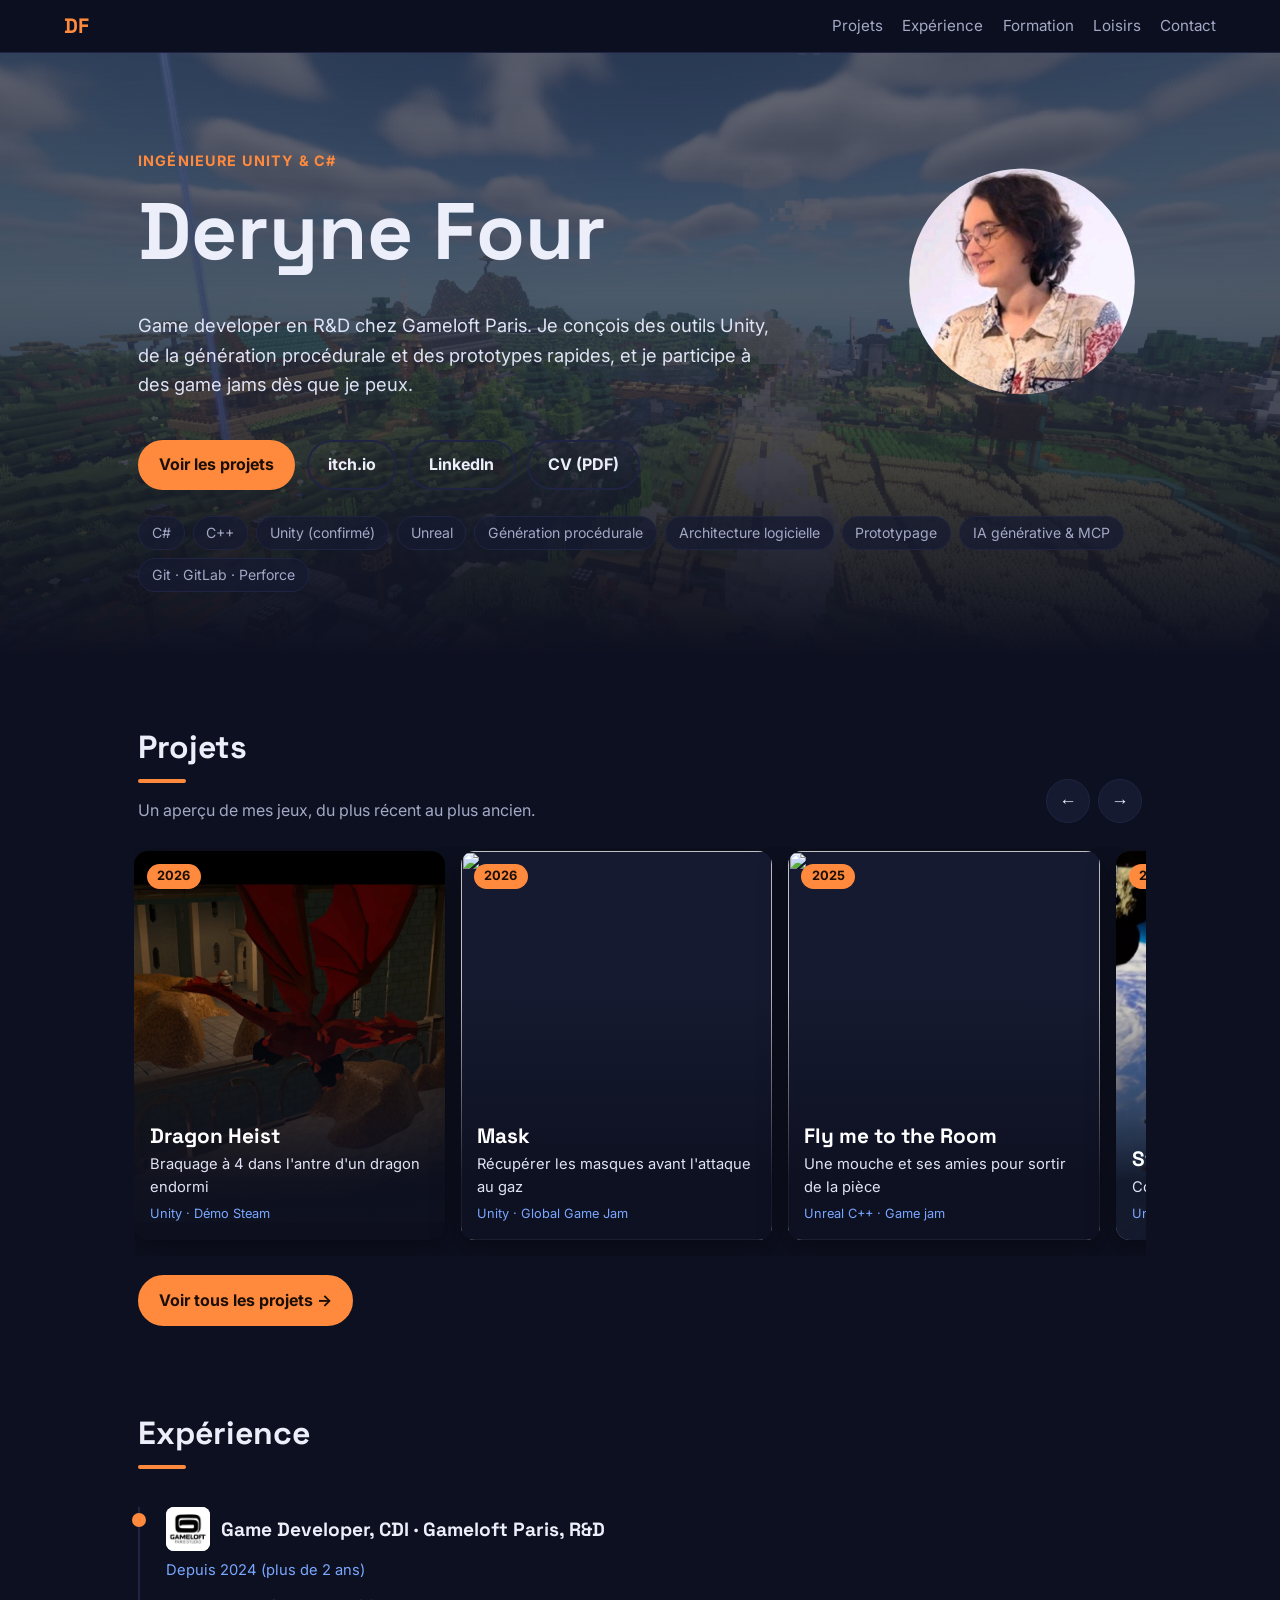
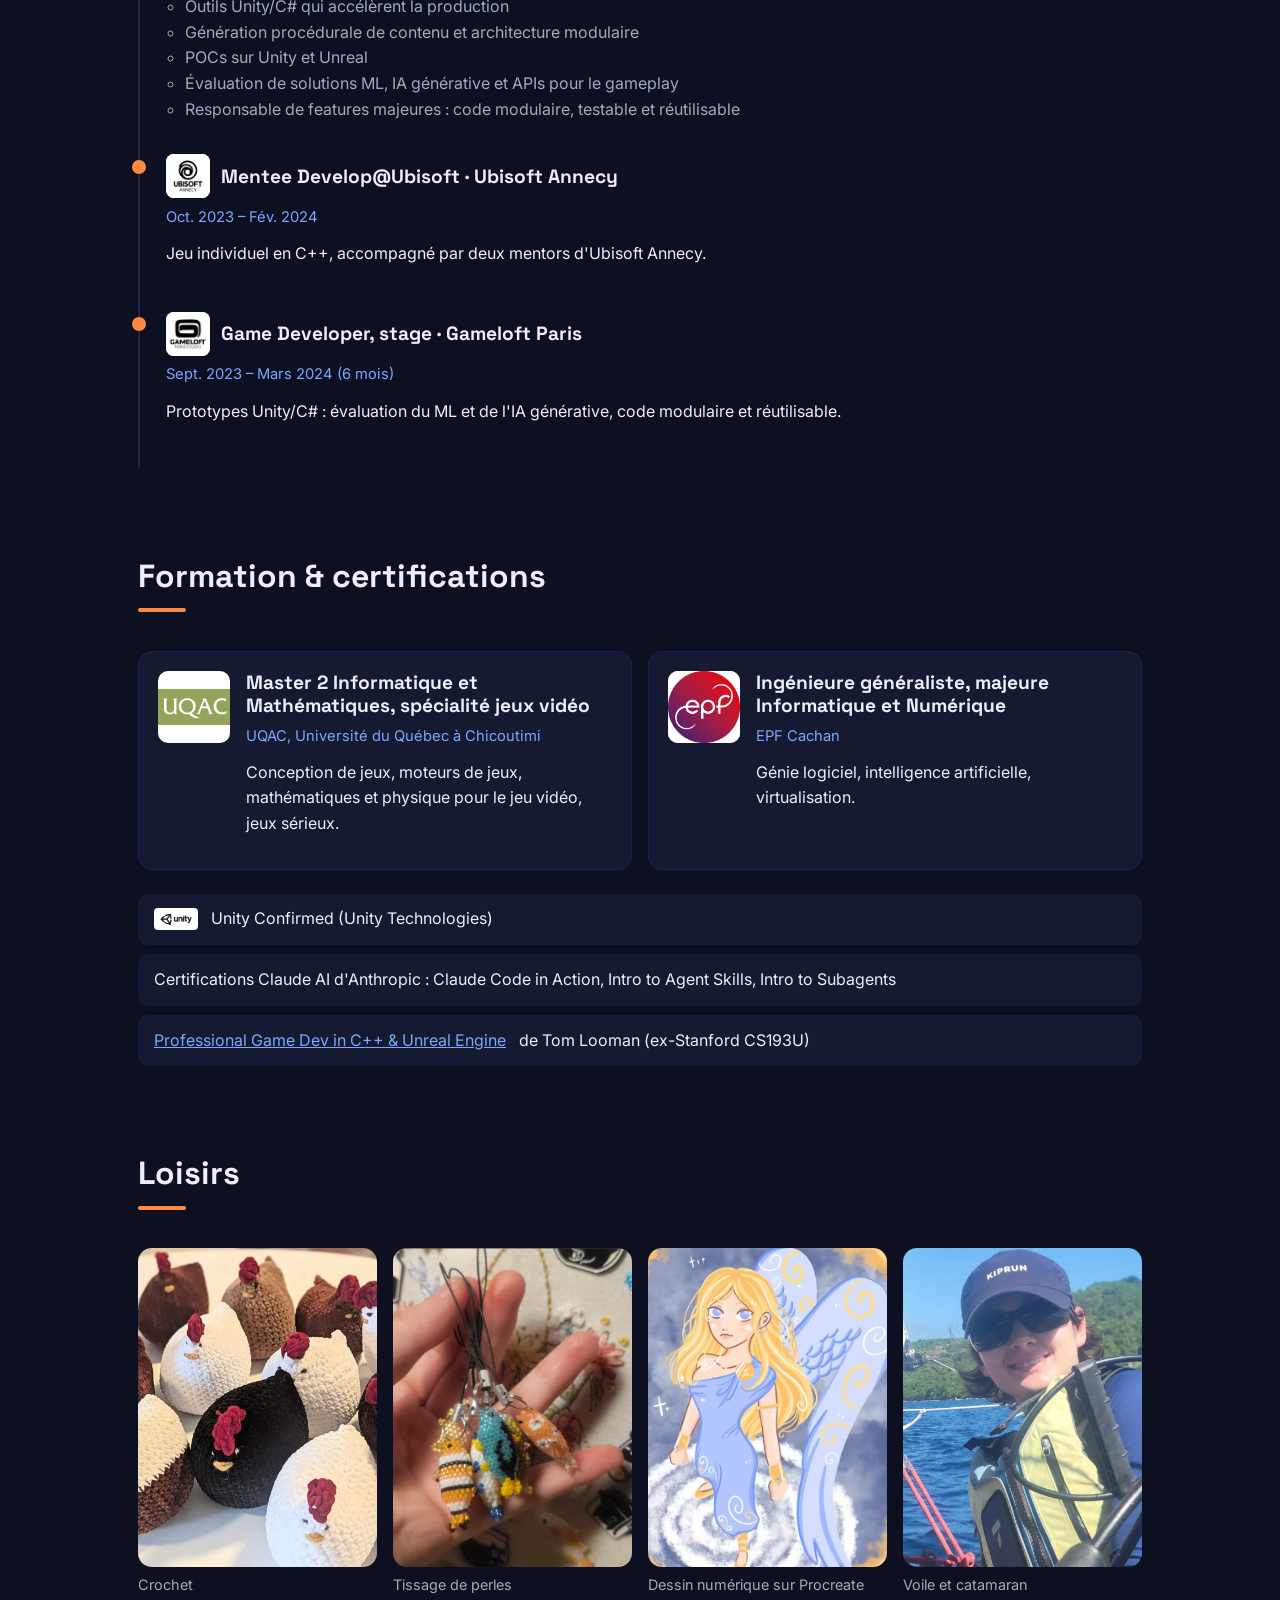
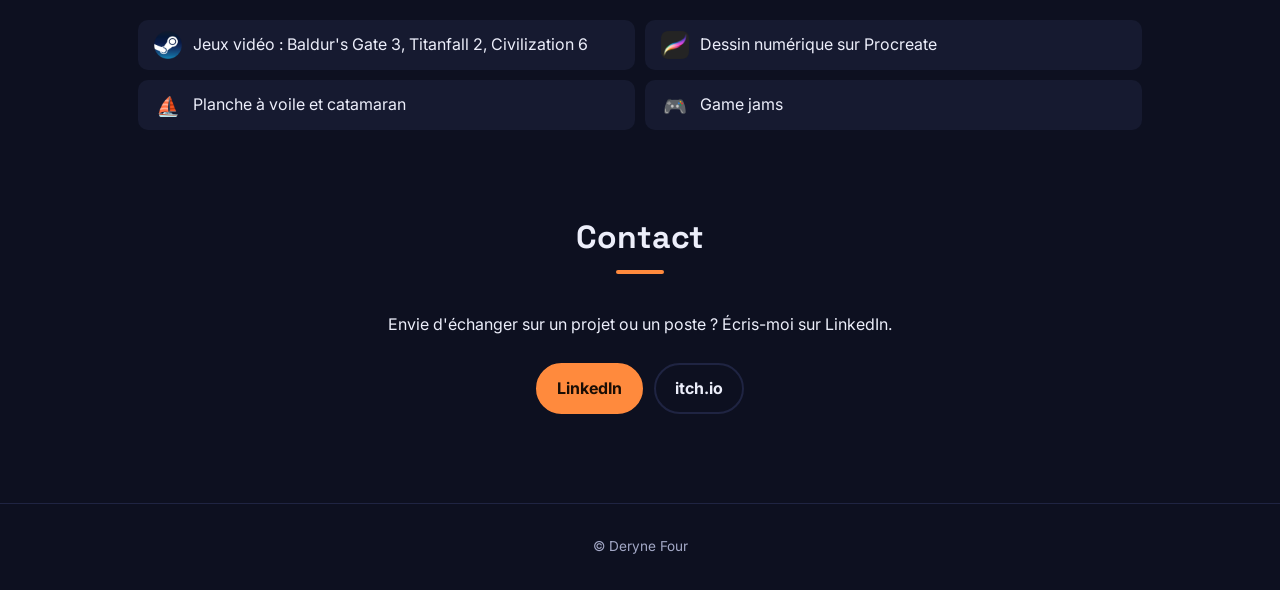
==== index.html @ 3a347647 "Site à la racine pour GitHub Pages, page Projets et kiosque - Fichiers du site déplacés de portfolio" ====
<!doctype html>
<html lang="fr">
<head>
  <meta charset="utf-8">
  <meta name="viewport" content="width=device-width, initial-scale=1">
  <title>Deryne Four – Portfolio</title>
  <meta name="description" content="Portfolio de Deryne Four, ingénieure Unity & C# : génération procédurale, R&D, prototypage et game jams.">
  <link rel="preconnect" href="https://fonts.googleapis.com">
  <link rel="preconnect" href="https://fonts.gstatic.com" crossorigin>
  <link href="https://fonts.googleapis.com/css2?family=Inter:wght@400;500;700&family=Space+Grotesk:wght@500;700&display=swap" rel="stylesheet">
  <link rel="stylesheet" href="style.css">
</head>
<body>
  <header class="nav">
    <a class="nav__logo" href="#top">DF</a>
    <nav>
      <a href="projets.html">Projets</a>
      <a href="#experience">Expérience</a>
      <a href="#formation">Formation</a>
      <a href="#loisirs">Loisirs</a>
      <a href="#contact">Contact</a>
    </nav>
  </header>

  <div class="banner" id="top">
    <section class="hero">
      <div class="hero__top">
        <div>
          <p class="eyebrow">Ingénieure Unity &amp; C#</p>
          <h1>Deryne Four</h1>
          <p class="hero__lead">Game developer en R&amp;D chez Gameloft Paris. Je conçois des outils Unity, de la génération procédurale et des prototypes rapides, et je participe à des game jams dès que je peux.</p>
        </div>
        <img class="hero__photo" src="images/profil.png" alt="Photo de Deryne Four">
      </div>
      <div class="hero__links">
        <a class="btn" href="projets.html">Voir les projets</a>
        <a class="btn btn--ghost" href="https://chevrubis.itch.io" target="_blank" rel="noopener">itch.io</a>
        <a class="btn btn--ghost" href="https://www.linkedin.com/in/deryne-four/" target="_blank" rel="noopener">LinkedIn</a>
        <a class="btn btn--ghost" href="CV_Deryne_Four.pdf" target="_blank">CV (PDF)</a>
      </div>
      <ul class="tags">
        <li>C#</li><li>C++</li><li>Unity (confirmé)</li><li>Unreal</li>
        <li>Génération procédurale</li><li>Architecture logicielle</li><li>Prototypage</li>
        <li>IA générative &amp; MCP</li><li>Git · GitLab · Perforce</li>
      </ul>
    </section>
  </div>

  <main>

    <section id="projets" class="kiosk">
      <div class="kiosk__head">
        <div>
          <h2>Projets</h2>
          <p class="section-lead">Un aperçu de mes jeux, du plus récent au plus ancien.</p>
        </div>
        <div class="kiosk__controls">
          <button class="kiosk__prev" aria-label="Projets précédents">←</button>
          <button class="kiosk__next" aria-label="Projets suivants">→</button>
        </div>
      </div>

      <div class="kiosk__track">
        <a class="tile" href="projets.html#dragon-heist">
          <img src="images/projets/dragon-heist-2.webp" alt="" loading="lazy">
          <span class="tile__year">2026</span>
          <span class="tile__body"><strong>Dragon Heist</strong><span>Braquage à 4 dans l'antre d'un dragon endormi</span><em>Unity · Démo Steam</em></span>
        </a>
        <a class="tile" href="projets.html#mask">
          <img src="https://i.ytimg.com/vi/B4GymNxbt9g/hqdefault.jpg" alt="" loading="lazy">
          <span class="tile__year">2026</span>
          <span class="tile__body"><strong>Mask</strong><span>Récupérer les masques avant l'attaque au gaz</span><em>Unity · Global Game Jam</em></span>
        </a>
        <a class="tile" href="projets.html#fly-me-to-the-room">
          <img src="https://i.ytimg.com/vi/cltRaqTl5Mg/hqdefault.jpg" alt="" loading="lazy">
          <span class="tile__year">2025</span>
          <span class="tile__body"><strong>Fly me to the Room</strong><span>Une mouche et ses amies pour sortir de la pièce</span><em>Unreal C++ · Game jam</em></span>
        </a>
        <a class="tile" href="projets.html#star-nebula">
          <img src="images/projets/star-nebula-3.webp" alt="" loading="lazy">
          <span class="tile__year">2025</span>
          <span class="tile__body"><strong>Star Nebula</strong><span>Combat spatial multijoueur</span><em>Unreal Blueprints · Game jam</em></span>
        </a>
        <a class="tile" href="projets.html#the-raven">
          <img src="https://i.ytimg.com/vi/gVHDz8_UDx8/hqdefault.jpg" alt="" loading="lazy">
          <span class="tile__year">2024</span>
          <span class="tile__body"><strong>The Raven</strong><span>Un corbeau au service des tombes d'un cimetière</span><em>Unity · Solo</em></span>
        </a>
        <a class="tile" href="projets.html#mustang-runner">
          <img src="https://i.ytimg.com/vi/jNiAygSIh3o/hqdefault.jpg" alt="" loading="lazy">
          <span class="tile__year">2024</span>
          <span class="tile__body"><strong>Mustang Runner</strong><span>Runner en C++ avec le mentorat d'Ubisoft Annecy</span><em>C++ · Develop@Ubisoft</em></span>
        </a>
        <a class="tile" href="projets.html#waterloose">
          <img src="https://i.ytimg.com/vi/ufqxh2Q9vwQ/hqdefault.jpg" alt="" loading="lazy">
          <span class="tile__year">2023 – 2024</span>
          <span class="tile__body"><strong>WaterLoose</strong><span>Batailles de bateaux en PvP et PvE</span><em>Unreal · Multijoueur</em></span>
        </a>
        <a class="tile" href="projets.html#scales-and-forks">
          <img src="images/projets/scales-cover.webp" alt="" loading="lazy">
          <span class="tile__year">2023 – 2024</span>
          <span class="tile__body"><strong>Scales &amp; Forks</strong><span>Faire cohabiter un village et des dragons</span><em>Unity · Gestion</em></span>
        </a>
        <a class="tile" href="projets.html#thalassa-rv">
          <img src="https://i.ytimg.com/vi/MAafIw4F0PQ/hqdefault.jpg" alt="" loading="lazy">
          <span class="tile__year">2023 – 2024</span>
          <span class="tile__body"><strong>Thalassa RV</strong><span>La VR pour apaiser la thalassophobie</span><em>Unity · Réalité virtuelle</em></span>
        </a>
        <a class="tile" href="projets.html#squirrel-vs-man">
          <img src="https://i.ytimg.com/vi/RU5ATIRwp10/hqdefault.jpg" alt="" loading="lazy">
          <span class="tile__year">2023 – 2024</span>
          <span class="tile__body"><strong>Squirrel VS Man</strong><span>Un écureuil contre les chasseurs de sa forêt</span><em>Unity · 3D</em></span>
        </a>
        <a class="tile" href="projets.html#snow-memories">
          <img src="https://i.ytimg.com/vi/BtSh83b8zgo/hqdefault.jpg" alt="" loading="lazy">
          <span class="tile__year">2023</span>
          <span class="tile__body"><strong>Snow Memories</strong><span>Un petit jeu offert en cadeau d'anniversaire</span><em>Unity · Solo</em></span>
        </a>
        <a class="tile" href="projets.html#tales-of-stars">
          <img src="images/projets/tales-4.jpg" alt="" loading="lazy">
          <span class="tile__year">2023</span>
          <span class="tile__body"><strong>Tales of Stars</strong><span>Constellations et légendes grecques en pixel art</span><em>Unity · Mobile</em></span>
        </a>
        <a class="tile" href="projets.html#virtual-campus">
          <img src="images/projets/virtual-campus-2.png" alt="" loading="lazy">
          <span class="tile__year">2022</span>
          <span class="tile__body"><strong>EPF Virtual Campus</strong><span>Le campus de l'école en ligne pendant le Covid</span><em>Unity · Photon</em></span>
        </a>
      </div>

      <a class="btn kiosk__all" href="projets.html">Voir tous les projets →</a>
    </section>

    <section id="experience">
      <h2>Expérience</h2>
      <ol class="timeline">
        <li>
          <h3 class="job"><img src="images/logos/gameloft.jpg" alt="Logo Gameloft Paris Studio"> Game Developer, CDI · Gameloft Paris, R&amp;D</h3>
          <p class="meta">Depuis 2024 (plus de 2 ans)</p>
          <ul>
            <li>Outils Unity/C# qui accélèrent la production</li>
            <li>Génération procédurale de contenu et architecture modulaire</li>
            <li>POCs sur Unity et Unreal</li>
            <li>Évaluation de solutions ML, IA générative et APIs pour le gameplay</li>
            <li>Responsable de features majeures : code modulaire, testable et réutilisable</li>
          </ul>
        </li>
        <li>
          <h3 class="job"><img src="images/logos/ubisoft-annecy.jpg" alt="Logo Ubisoft Annecy"> Mentee Develop@Ubisoft · Ubisoft Annecy</h3>
          <p class="meta">Oct. 2023 – Fév. 2024</p>
          <p>Jeu individuel en C++, accompagné par deux mentors d'Ubisoft Annecy.</p>
        </li>
        <li>
          <h3 class="job"><img src="images/logos/gameloft.jpg" alt="Logo Gameloft Paris Studio"> Game Developer, stage · Gameloft Paris</h3>
          <p class="meta">Sept. 2023 – Mars 2024 (6 mois)</p>
          <p>Prototypes Unity/C# : évaluation du ML et de l'IA générative, code modulaire et réutilisable.</p>
        </li>
      </ol>
    </section>

    <section id="formation">
      <h2>Formation &amp; certifications</h2>
      <div class="grid grid--2">
        <article class="card card--logo">
          <img src="images/logos/uqac.gif" alt="Logo UQAC">
          <div>
            <h3>Master 2 Informatique et Mathématiques, spécialité jeux vidéo</h3>
            <p class="meta">UQAC, Université du Québec à Chicoutimi</p>
            <p>Conception de jeux, moteurs de jeux, mathématiques et physique pour le jeu vidéo, jeux sérieux.</p>
          </div>
        </article>
        <article class="card card--logo">
          <img src="images/logos/epf.jpg" alt="Logo EPF">
          <div>
            <h3>Ingénieure généraliste, majeure Informatique et Numérique</h3>
            <p class="meta">EPF Cachan</p>
            <p>Génie logiciel, intelligence artificielle, virtualisation.</p>
          </div>
        </article>
      </div>
      <ul class="certs">
        <li><img src="images/logos/unity.png" alt="" class="certs__logo"> Unity Confirmed (Unity Technologies)</li>
        <li>Certifications Claude AI d'Anthropic : Claude Code in Action, Intro to Agent Skills, Intro to Subagents</li>
        <li><a href="https://courses.tomlooman.com/p/unrealengine-cpp" target="_blank" rel="noopener">Professional Game Dev in C++ &amp; Unreal Engine</a> de Tom Looman (ex-Stanford CS193U)</li>
      </ul>
    </section>

    <section id="loisirs">
      <h2>Loisirs</h2>
      <div class="hobbies">
        <figure>
          <img src="images/loisirs/crochet.jpg" alt="Poules en crochet" loading="lazy">
          <figcaption>Crochet</figcaption>
        </figure>
        <figure>
          <img src="images/loisirs/perles.webp" alt="Porte-clés poissons en perles" loading="lazy">
          <figcaption>Tissage de perles</figcaption>
        </figure>
        <figure>
          <img src="images/loisirs/dessin.webp" alt="Dessin d'une femme ailée aux cheveux blonds, réalisé sur Procreate" loading="lazy">
          <figcaption>Dessin numérique sur Procreate</figcaption>
        </figure>
        <figure>
          <img src="images/loisirs/voile.jpg" alt="Deryne sur un catamaran" loading="lazy">
          <figcaption>Voile et catamaran</figcaption>
        </figure>
      </div>
      <ul class="hobby-list">
        <li><img src="images/logos/steam.webp" alt=""> Jeux vidéo : Baldur's Gate 3, Titanfall 2, Civilization 6</li>
        <li><img src="images/logos/procreate.png" alt=""> Dessin numérique sur Procreate</li>
        <li><span class="dot">⛵</span> Planche à voile et catamaran</li>
        <li><span class="dot">🎮</span> Game jams</li>
      </ul>
    </section>

    <section id="contact" class="contact">
      <h2>Contact</h2>
      <p>Envie d'échanger sur un projet ou un poste ? Écris-moi sur LinkedIn.</p>
      <div class="hero__links">
        <a class="btn" href="https://www.linkedin.com/in/deryne-four/" target="_blank" rel="noopener">LinkedIn</a>
        <a class="btn btn--ghost" href="https://chevrubis.itch.io" target="_blank" rel="noopener">itch.io</a>
      </div>
    </section>
  </main>

  <footer>© Deryne Four</footer>

  <dialog id="lightbox"><img alt=""><button aria-label="Fermer">×</button></dialog>
  <script src="main.js"></script>
</body>
</html>
---- style.css ----
:root {
  --bg: #0d1020;
  --surface: #161a30;
  --surface-2: #1f2442;
  --text: #eceefa;
  --muted: #a3a8c6;
  --accent: #ff8a3d;
  --accent-2: #7aa7ff;
  --radius: 14px;
}

* { box-sizing: border-box; }
html { scroll-behavior: smooth; }
body {
  margin: 0;
  background: var(--bg);
  color: var(--text);
  font: 16px/1.6 Inter, system-ui, sans-serif;
}
img { max-width: 100%; display: block; }
a { color: inherit; }
h1, h2, h3 { font-family: "Space Grotesk", sans-serif; line-height: 1.2; margin: 0 0 .4em; }
h2 { font-size: 2rem; margin-bottom: 1.2em; }
h2::after { content: ""; display: block; width: 48px; height: 4px; background: var(--accent); border-radius: 2px; margin-top: .4em; }
h3 { font-size: 1.2rem; }
p { margin: 0 0 .8em; }

.nav {
  position: sticky; top: 0; z-index: 10;
  display: flex; justify-content: space-between; align-items: center; gap: 1rem;
  padding: .8rem clamp(16px, 5vw, 64px);
  background: rgba(13, 16, 32, .85);
  backdrop-filter: blur(8px);
  border-bottom: 1px solid var(--surface-2);
}
.nav__logo { font: 700 1.3rem "Space Grotesk", sans-serif; text-decoration: none; color: var(--accent); }
.nav nav { display: flex; gap: 1.2rem; flex-wrap: wrap; }
.nav nav a { text-decoration: none; color: var(--muted); font-size: .95rem; }
.nav nav a:hover { color: var(--text); }

main { max-width: 1100px; margin: 0 auto; padding: 0 clamp(16px, 5vw, 48px); }
section { padding: 4.5rem 0 1rem; scroll-margin-top: 3rem; }

.hero { padding-top: 6rem; }
.eyebrow { color: var(--accent); font-weight: 700; letter-spacing: .08em; text-transform: uppercase; font-size: .9rem; }
.hero h1 { font-size: clamp(2.8rem, 8vw, 5rem); }
.hero__lead { max-width: 640px; font-size: 1.15rem; color: var(--muted); }
.hero__links { display: flex; flex-wrap: wrap; gap: .7rem; margin: 1.6rem 0; }

.btn {
  display: inline-block; padding: .65rem 1.2rem; border-radius: 999px;
  background: var(--accent); color: #1a0e05; font-weight: 700; text-decoration: none;
  border: 2px solid var(--accent); transition: transform .15s;
}
.btn:hover { transform: translateY(-2px); }
.btn--ghost { background: transparent; color: var(--text); border-color: var(--surface-2); }
.btn--ghost:hover { border-color: var(--accent-2); }

.tags { list-style: none; padding: 0; display: flex; flex-wrap: wrap; gap: .5rem; }
.tags li { background: var(--surface); border: 1px solid var(--surface-2); padding: .3rem .8rem; border-radius: 999px; font-size: .88rem; color: var(--muted); }

.meta { color: var(--accent-2); font-size: .92rem; }
.role { color: var(--muted); font-size: .92rem; }
.link { color: var(--accent); font-weight: 700; text-decoration: none; }
.link:hover { text-decoration: underline; }

.section-lead { color: var(--muted); margin-top: -1.5rem; margin-bottom: 2rem; }
.project {
  display: grid; grid-template-columns: minmax(0, 1.2fr) minmax(0, 1fr); gap: 1.5rem;
  background: var(--surface); border-radius: var(--radius); padding: 1.2rem; margin-bottom: 1.5rem;
}
.project__body { padding: .3rem; align-self: center; }
.year { display: inline-block; background: var(--surface-2); color: var(--accent); font-weight: 700; font-size: .85rem; padding: .15rem .7rem; border-radius: 999px; margin-bottom: .6rem; }
.desc:empty { display: none; }
.video {
  width: 100%; aspect-ratio: 16 / 9; border: 0; border-radius: 10px; padding: 0;
  background: #000 center / cover no-repeat; cursor: pointer; position: relative; align-self: start;
}
button.video::after {
  content: ""; position: absolute; inset: 50% auto auto 50%; translate: -50% -50%;
  width: 68px; height: 48px; border-radius: 12px; background: rgba(255, 138, 61, .92);
  clip-path: none; transition: transform .15s;
}
button.video::before {
  content: ""; position: absolute; inset: 50% auto auto 50%; translate: -35% -50%; z-index: 1;
  border-style: solid; border-width: 11px 0 11px 19px; border-color: transparent transparent transparent #1a0e05;
}
button.video:hover::after { transform: scale(1.08); }
.thumbs { display: flex; flex-wrap: wrap; gap: .4rem; margin-top: .9rem; }
.thumbs img {
  width: 88px; aspect-ratio: 16 / 9; object-fit: cover; border-radius: 6px; cursor: zoom-in;
  transition: opacity .15s;
}
.thumbs img:hover { opacity: .8; }

.grid { display: grid; grid-template-columns: repeat(auto-fill, minmax(min(240px, 100%), 1fr)); gap: 1rem; }
.grid--2 { grid-template-columns: repeat(auto-fit, minmax(min(300px, 100%), 1fr)); }
.card { background: var(--surface); border: 1px solid var(--surface-2); border-radius: var(--radius); padding: 1.2rem; }
.card--image img { border-radius: 8px; margin-bottom: .8rem; aspect-ratio: 16 / 9; object-fit: cover; width: 100%; }
.card--logo { display: flex; gap: 1rem; align-items: flex-start; }
.card--logo img { width: 72px; height: 72px; object-fit: contain; border-radius: 10px; background: #fff; flex-shrink: 0; }

.timeline { list-style: none; padding: 0; margin: 0; border-left: 2px solid var(--surface-2); }
.timeline > li { position: relative; padding: 0 0 2rem 1.6rem; }
.timeline > li::before {
  content: ""; position: absolute; left: -8px; top: .35em;
  width: 14px; height: 14px; border-radius: 50%; background: var(--accent);
}
.timeline ul { margin: .3rem 0 0; padding-left: 1.2rem; color: var(--muted); }

.certs { list-style: none; padding: 0; margin: 1.5rem 0 0; display: grid; gap: .6rem; }
.certs li { background: var(--surface); border-radius: 10px; padding: .8rem 1rem; display: flex; align-items: center; gap: .8rem; }
.certs a { color: var(--accent-2); }
.certs__logo { height: 22px; width: auto; background: #fff; padding: 2px 6px; border-radius: 4px; }

.hobbies { display: grid; grid-template-columns: repeat(auto-fit, minmax(min(200px, 100%), 1fr)); gap: 1rem; }
.hobbies figure { margin: 0; }
.hobbies img { width: 100%; aspect-ratio: 3 / 4; object-position: center 20%; object-fit: cover; border-radius: var(--radius); cursor: zoom-in; }
.hobbies figcaption { color: var(--muted); font-size: .9rem; margin-top: .4rem; }
.hobby-list { list-style: none; padding: 0; margin: 1.5rem 0 0; display: grid; grid-template-columns: repeat(auto-fit, minmax(min(340px, 100%), 1fr)); gap: .6rem; }
.hobby-list li { display: flex; align-items: center; gap: .7rem; background: var(--surface); padding: .7rem 1rem; border-radius: 10px; }
.hobby-list img, .dot { width: 28px; height: 28px; object-fit: contain; border-radius: 6px; flex-shrink: 0; text-align: center; font-size: 1.2rem; }

.contact { text-align: center; padding-bottom: 4rem; }
.contact h2::after { margin-inline: auto; }
.contact .hero__links { justify-content: center; }

footer { text-align: center; color: var(--muted); font-size: .85rem; padding: 2rem; border-top: 1px solid var(--surface-2); }

dialog { border: 0; padding: 0; background: transparent; max-width: 95vw; max-height: 95vh; }
dialog::backdrop { background: rgba(0, 0, 0, .85); }
dialog img { max-height: 90vh; max-width: 95vw; border-radius: 8px; }
dialog button { position: fixed; top: 1rem; right: 1.5rem; background: none; border: 0; color: #fff; font-size: 2.4rem; cursor: pointer; }

/* Tablette */
@media (max-width: 900px) {
  .project { grid-template-columns: 1fr; gap: 1rem; }
  .project__body { padding: 0 .2rem .2rem; }
}

/* Mobile */
@media (max-width: 640px) {
  body { font-size: 15px; }
  .nav { flex-wrap: wrap; row-gap: .4rem; padding-block: .6rem; }
  .nav nav {
    width: 100%; flex-wrap: nowrap; gap: 1rem;
    overflow-x: auto; scrollbar-width: none; -webkit-overflow-scrolling: touch;
  }
  .nav nav::-webkit-scrollbar { display: none; }
  .nav nav a { white-space: nowrap; padding: .2rem 0; }
  section { padding-top: 3rem; scroll-margin-top: 5.5rem; }
  .hero { padding-top: 3rem; }
  .hero__lead { font-size: 1.05rem; }
  .hero__links .btn { flex: 1 1 auto; text-align: center; }
  h2 { font-size: 1.6rem; }
  .project, .card { padding: .9rem; }
  .thumbs img { width: calc((100% - 1.2rem) / 4); }
  .card--logo { flex-direction: column; }
  .card--logo img { width: 56px; height: 56px; }
  .certs li { align-items: flex-start; flex-wrap: wrap; }
  .timeline > li { padding-left: 1.2rem; }
}

.link--steam { display: inline-flex; align-items: center; gap: .45rem; }
.link--steam img { width: 20px; height: 20px; }

.hero__top { display: flex; align-items: center; justify-content: space-between; gap: 2rem; }
.hero__photo {
  width: clamp(140px, 22vw, 240px); aspect-ratio: 1; flex-shrink: 0;
  border-radius: 50%; object-fit: cover;
  clip-path: circle(47%); background: var(--surface);
  box-shadow: 0 0 0 4px var(--accent);
}

@media (max-width: 640px) {
  .hero__top { flex-direction: column-reverse; align-items: flex-start; gap: 1.2rem; }
  .hero__photo { width: 120px; }
}

.job { display: flex; align-items: center; gap: .7rem; }
.job img { width: 44px; height: 44px; object-fit: contain; border-radius: 8px; background: #fff; flex-shrink: 0; }

/* Bandeau d'en-tête */
.banner {
  background:
    linear-gradient(180deg, rgba(13, 16, 32, .55) 0%, rgba(13, 16, 32, .7) 60%, var(--bg) 100%),
    url(images/bandeau.webp) center 35% / cover no-repeat;
}
.banner .hero {
  max-width: 1100px; margin: 0 auto;
  padding: 6rem clamp(16px, 5vw, 48px) 3rem;
}
.banner .hero__lead { color: #dfe3f5; }
.banner .tags li { background: rgba(22, 26, 48, .75); }

/* Projets : alternance sombre / clair */
.project:nth-of-type(even) {
  --light-text: #1d2033;
  background: #f1ede6; color: var(--light-text);
}
.project:nth-of-type(even) .meta { color: #2f55b8; }
.project:nth-of-type(even) .role { color: #5a5f78; }
.project:nth-of-type(even) .year { background: #e2dccf; color: #b4500f; }
.project:nth-of-type(even) .link { color: #c2560f; }

@media (max-width: 640px) {
  .banner .hero { padding-top: 3rem; }
}

/* Page Projets */
.banner--small .hero { padding-bottom: 1.5rem; }
.banner--small .hero h1 { font-size: clamp(2.4rem, 6vw, 3.8rem); }
.nav nav a[aria-current="page"] { color: var(--accent); }
.project { scroll-margin-top: 5rem; }
.project:target { box-shadow: 0 0 0 3px var(--accent); }

/* Kiosque de l'accueil */
.kiosk__head { display: flex; justify-content: space-between; align-items: flex-end; gap: 1rem; }
.kiosk__head .section-lead { margin-top: -1.5rem; margin-bottom: 1.5rem; }
.kiosk__controls { display: flex; gap: .5rem; margin-bottom: 1.5rem; }
.kiosk__controls button {
  width: 44px; height: 44px; border-radius: 50%; cursor: pointer;
  background: var(--surface); color: var(--text); border: 1px solid var(--surface-2); font-size: 1.1rem;
}
.kiosk__controls button:hover { border-color: var(--accent); color: var(--accent); }
.kiosk__track {
  display: grid; grid-auto-flow: column; grid-auto-columns: clamp(250px, 31%, 340px); gap: 16px;
  overflow-x: auto; scroll-snap-type: x mandatory; padding: 4px 4px 1rem; margin: 0 -4px;
  scrollbar-width: thin; scrollbar-color: var(--surface-2) transparent;
}
.tile {
  position: relative; display: block; aspect-ratio: 4 / 5; border-radius: var(--radius); overflow: hidden;
  scroll-snap-align: start; text-decoration: none; color: #fff; background: var(--surface);
  box-shadow: 0 10px 30px rgba(0, 0, 0, .35);
}
.tile img { width: 100%; height: 100%; object-fit: cover; transition: transform .4s ease; }
.tile::after {
  content: ""; position: absolute; inset: 0;
  background: linear-gradient(180deg, rgba(13, 16, 32, 0) 35%, rgba(13, 16, 32, .92) 85%);
}
.tile:hover img, .tile:focus-visible img { transform: scale(1.07); }
.tile:focus-visible { outline: 3px solid var(--accent); outline-offset: 2px; }
.tile__year {
  position: absolute; top: .8rem; left: .8rem; z-index: 1;
  background: var(--accent); color: #1a0e05; font-weight: 700; font-size: .8rem;
  padding: .15rem .65rem; border-radius: 999px;
}
.tile__body { position: absolute; inset: auto 0 0; z-index: 1; padding: 1rem; display: grid; gap: .25rem; }
.tile__body strong { font: 700 1.3rem/1.2 "Space Grotesk", sans-serif; }
.tile__body span { font-size: .92rem; color: #dfe3f5; }
.tile__body em { font-style: normal; font-size: .8rem; color: var(--accent-2); }
.kiosk__all { margin-top: 1.2rem; }

@media (max-width: 640px) {
  .kiosk__controls { display: none; }
  .kiosk__track { grid-auto-columns: 78%; }
}
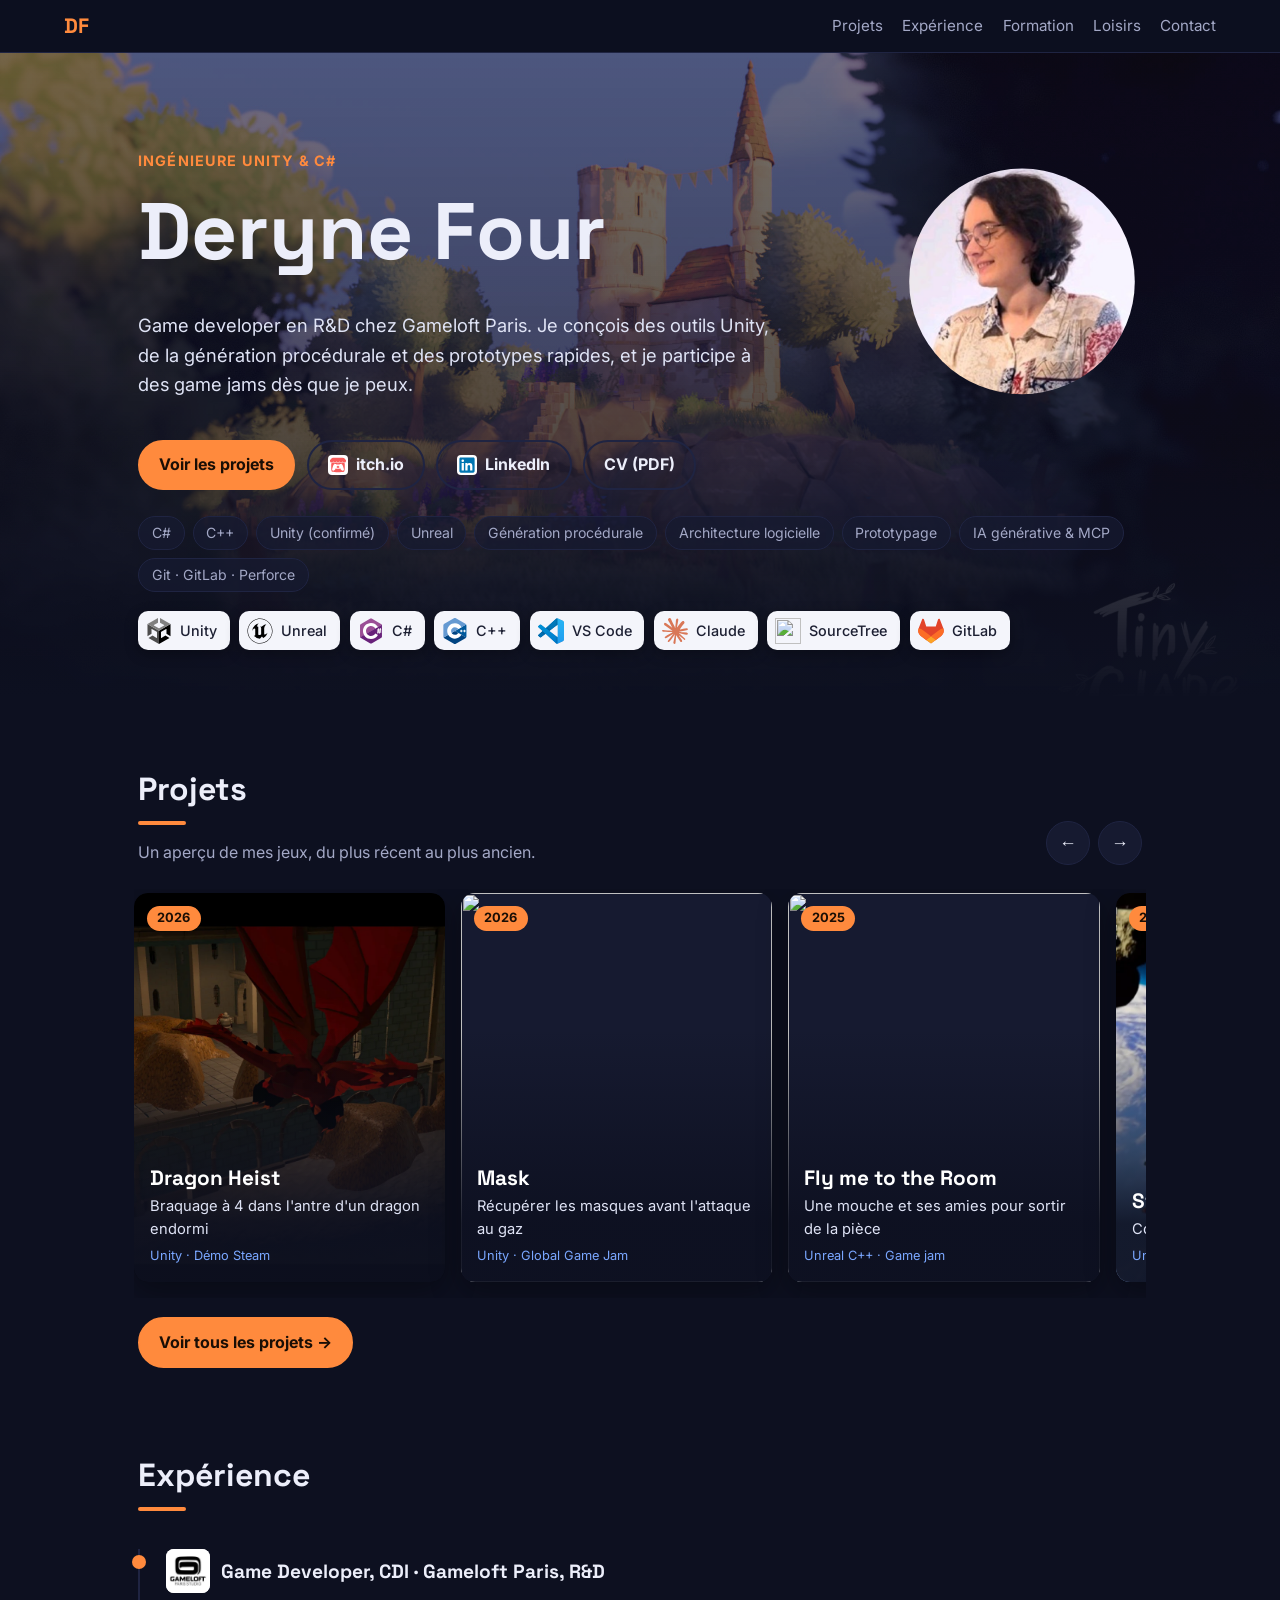
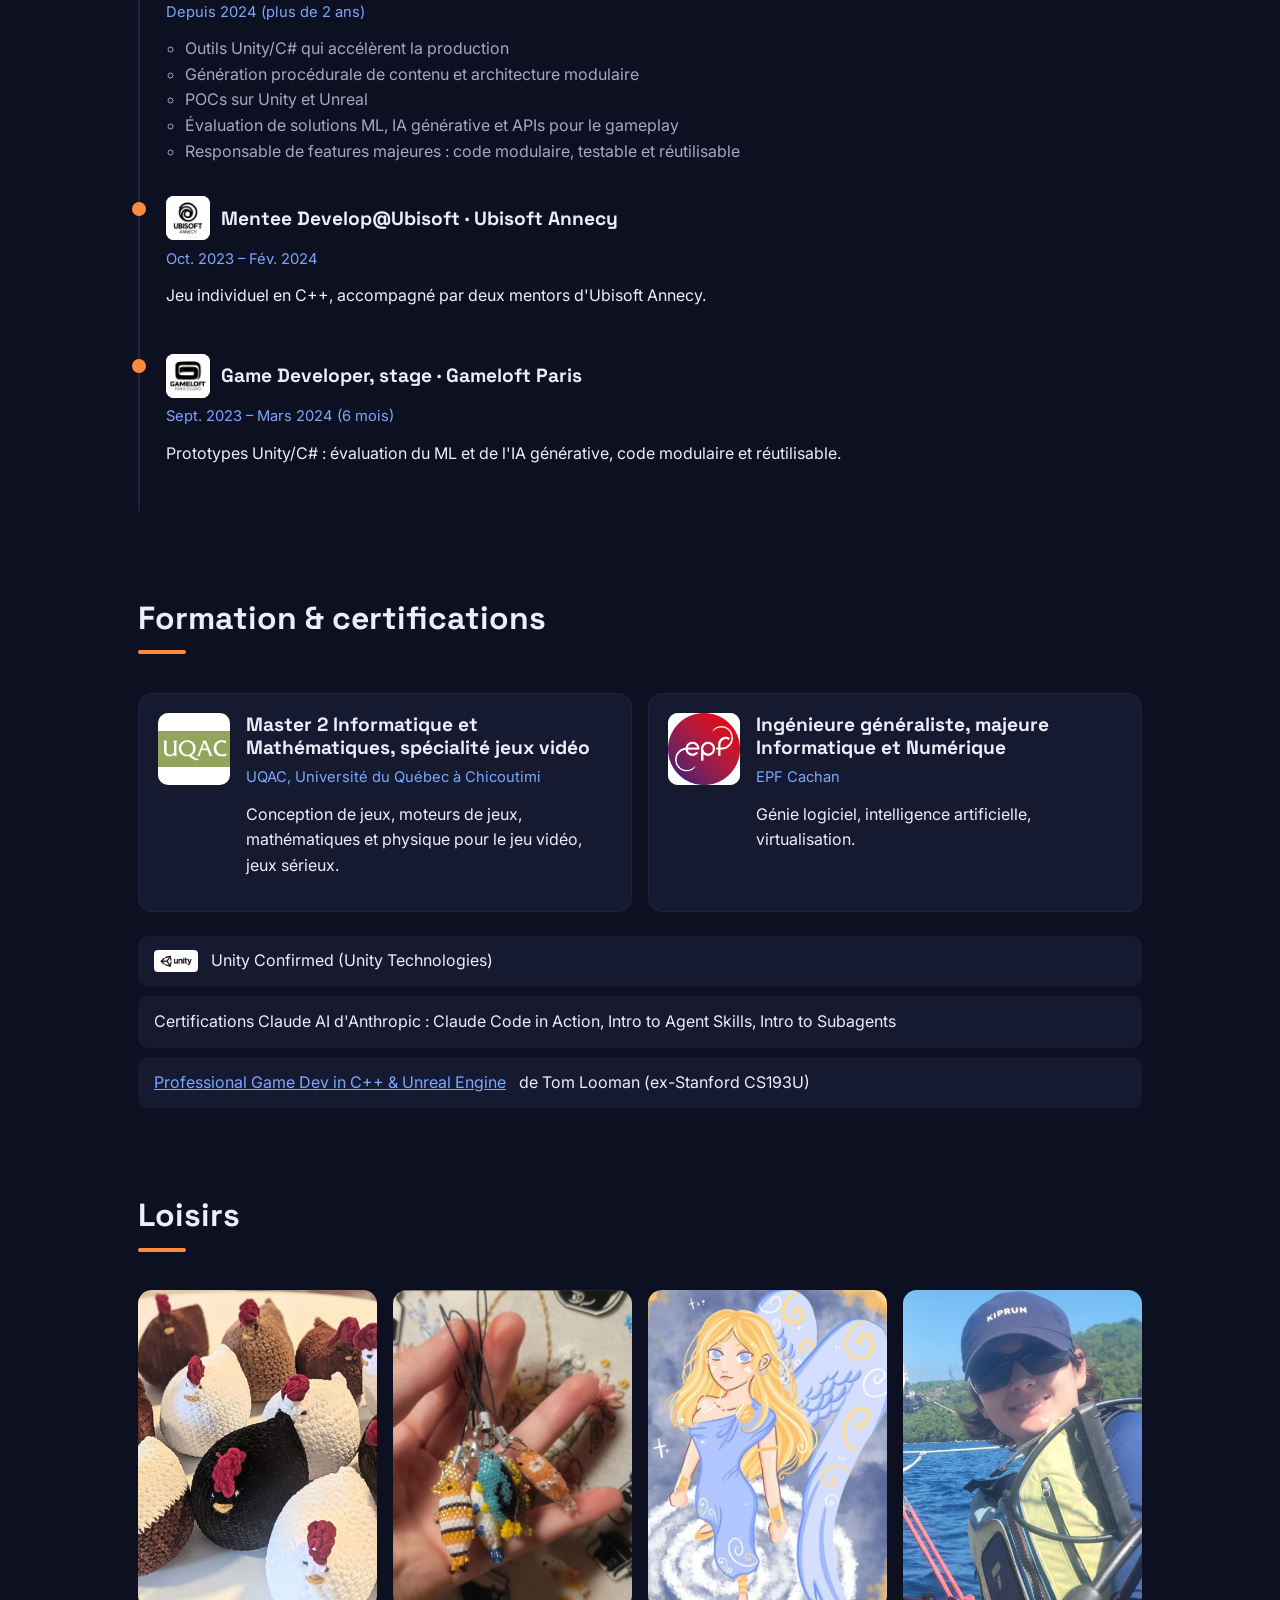
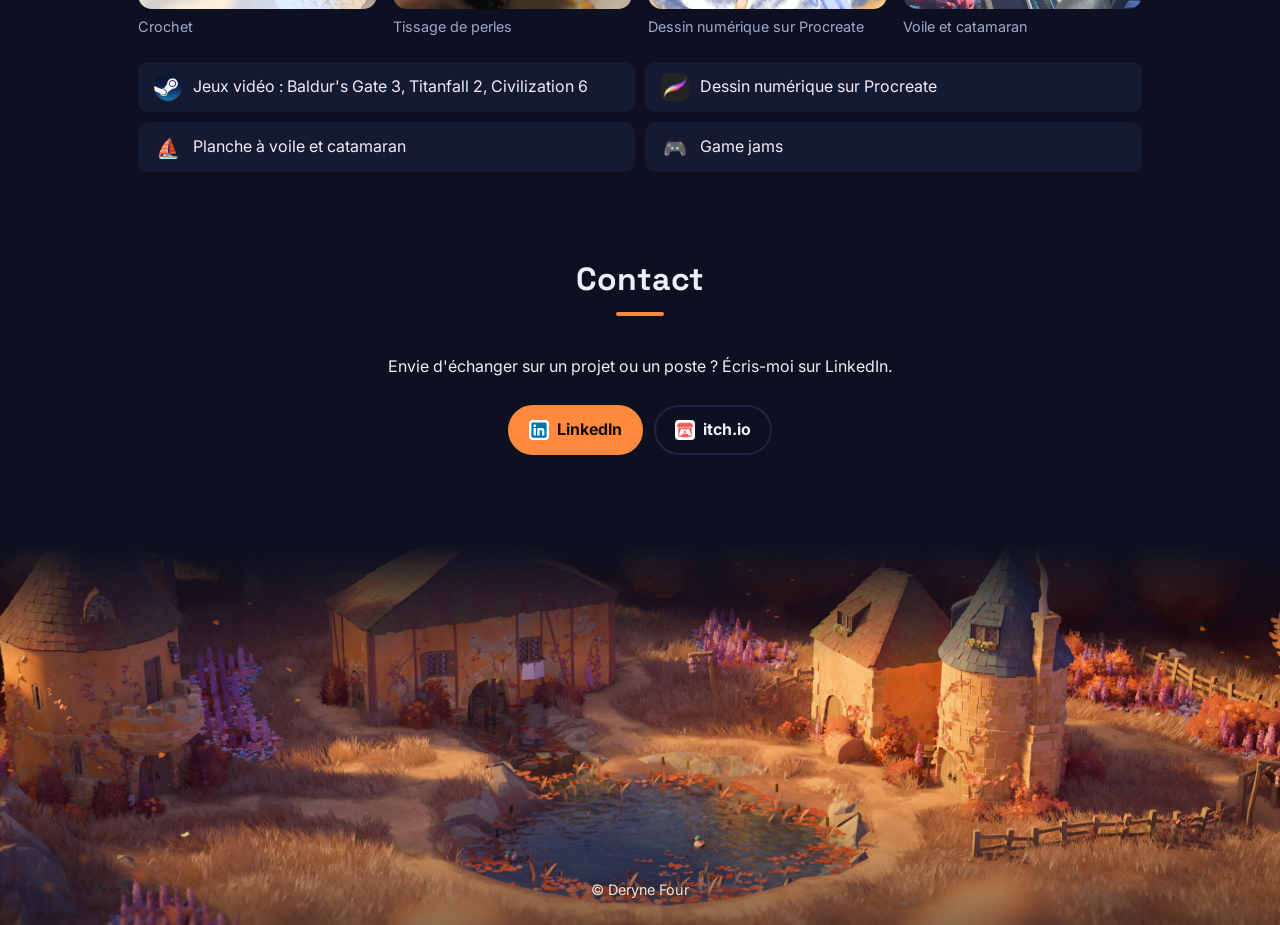
==== commit 744cbd70: "Logos d'outils, filtres par moteur, nouveaux bandeaux et captures - Logos Unity, Unreal, C#, C++, VS" ====
--- a/index.html
+++ b/index.html
@@ -30,18 +30,33 @@
           <h1>Deryne Four</h1>
           <p class="hero__lead">Game developer en R&amp;D chez Gameloft Paris. Je conçois des outils Unity, de la génération procédurale et des prototypes rapides, et je participe à des game jams dès que je peux.</p>
         </div>
-        <img class="hero__photo" src="images/profil.png" alt="Photo de Deryne Four">
+        <button class="flip" aria-label="Retourner la photo" aria-pressed="false">
+          <span class="flip__inner">
+            <img class="hero__photo flip__front" src="images/profil.png" alt="Photo de Deryne Four">
+            <img class="flip__back" src="images/profil-dessin.png" alt="Portrait dessiné de Deryne Four">
+          </span>
+        </button>
       </div>
       <div class="hero__links">
         <a class="btn" href="projets.html">Voir les projets</a>
-        <a class="btn btn--ghost" href="https://chevrubis.itch.io" target="_blank" rel="noopener">itch.io</a>
-        <a class="btn btn--ghost" href="https://www.linkedin.com/in/deryne-four/" target="_blank" rel="noopener">LinkedIn</a>
+        <a class="btn btn--ghost" href="https://chevrubis.itch.io" target="_blank" rel="noopener"><img class="btn__icon" src="images/outils/itchio.svg" alt=""> itch.io</a>
+        <a class="btn btn--ghost" href="https://www.linkedin.com/in/deryne-four/" target="_blank" rel="noopener"><img class="btn__icon" src="images/outils/linkedin.svg" alt=""> LinkedIn</a>
         <a class="btn btn--ghost" href="CV_Deryne_Four.pdf" target="_blank">CV (PDF)</a>
       </div>
       <ul class="tags">
         <li>C#</li><li>C++</li><li>Unity (confirmé)</li><li>Unreal</li>
         <li>Génération procédurale</li><li>Architecture logicielle</li><li>Prototypage</li>
         <li>IA générative &amp; MCP</li><li>Git · GitLab · Perforce</li>
+      </ul>
+      <ul class="tools" aria-label="Outils">
+        <li><img src="images/outils/unity.svg" alt=""> Unity</li>
+        <li><img src="images/outils/unreal.svg" alt=""> Unreal</li>
+        <li><img src="images/outils/csharp.svg" alt=""> C#</li>
+        <li><img src="images/outils/cplusplus.svg" alt=""> C++</li>
+        <li><img src="images/outils/vscode.svg" alt=""> VS Code</li>
+        <li><img src="images/outils/claude.svg" alt=""> Claude</li>
+        <li><img src="images/outils/sourcetree.svg" alt=""> SourceTree</li>
+        <li><img src="images/outils/gitlab.svg" alt=""> GitLab</li>
       </ul>
     </section>
   </div>
@@ -92,22 +107,22 @@
           <span class="tile__body"><strong>Mustang Runner</strong><span>Runner en C++ avec le mentorat d'Ubisoft Annecy</span><em>C++ · Develop@Ubisoft</em></span>
         </a>
         <a class="tile" href="projets.html#waterloose">
-          <img src="https://i.ytimg.com/vi/ufqxh2Q9vwQ/hqdefault.jpg" alt="" loading="lazy">
+          <img src="images/projets/waterloose-2.webp" alt="" loading="lazy">
           <span class="tile__year">2023 – 2024</span>
           <span class="tile__body"><strong>WaterLoose</strong><span>Batailles de bateaux en PvP et PvE</span><em>Unreal · Multijoueur</em></span>
         </a>
         <a class="tile" href="projets.html#scales-and-forks">
-          <img src="images/projets/scales-cover.webp" alt="" loading="lazy">
+          <img src="images/projets/scales-titre.webp" alt="" loading="lazy">
           <span class="tile__year">2023 – 2024</span>
           <span class="tile__body"><strong>Scales &amp; Forks</strong><span>Faire cohabiter un village et des dragons</span><em>Unity · Gestion</em></span>
         </a>
         <a class="tile" href="projets.html#thalassa-rv">
-          <img src="https://i.ytimg.com/vi/MAafIw4F0PQ/hqdefault.jpg" alt="" loading="lazy">
+          <img src="images/projets/thalassa-1.webp" alt="" loading="lazy">
           <span class="tile__year">2023 – 2024</span>
           <span class="tile__body"><strong>Thalassa RV</strong><span>La VR pour apaiser la thalassophobie</span><em>Unity · Réalité virtuelle</em></span>
         </a>
         <a class="tile" href="projets.html#squirrel-vs-man">
-          <img src="https://i.ytimg.com/vi/RU5ATIRwp10/hqdefault.jpg" alt="" loading="lazy">
+          <img src="images/projets/squirrel-3.webp" alt="" loading="lazy">
           <span class="tile__year">2023 – 2024</span>
           <span class="tile__body"><strong>Squirrel VS Man</strong><span>Un écureuil contre les chasseurs de sa forêt</span><em>Unity · 3D</em></span>
         </a>
@@ -217,8 +232,8 @@
       <h2>Contact</h2>
       <p>Envie d'échanger sur un projet ou un poste ? Écris-moi sur LinkedIn.</p>
       <div class="hero__links">
-        <a class="btn" href="https://www.linkedin.com/in/deryne-four/" target="_blank" rel="noopener">LinkedIn</a>
-        <a class="btn btn--ghost" href="https://chevrubis.itch.io" target="_blank" rel="noopener">itch.io</a>
+        <a class="btn" href="https://www.linkedin.com/in/deryne-four/" target="_blank" rel="noopener"><img class="btn__icon" src="images/outils/linkedin.svg" alt=""> LinkedIn</a>
+        <a class="btn btn--ghost" href="https://chevrubis.itch.io" target="_blank" rel="noopener"><img class="btn__icon" src="images/outils/itchio.svg" alt=""> itch.io</a>
       </div>
     </section>
   </main>
--- a/style.css
+++ b/style.css
@@ -125,7 +125,14 @@
 .contact h2::after { margin-inline: auto; }
 .contact .hero__links { justify-content: center; }
 
-footer { text-align: center; color: var(--muted); font-size: .85rem; padding: 2rem; border-top: 1px solid var(--surface-2); }
+footer {
+  display: flex; align-items: flex-end; justify-content: center;
+  min-height: clamp(220px, 32vw, 380px); padding: 2rem 1rem 1.5rem;
+  color: #f3e6d8; font-size: .9rem; text-shadow: 0 1px 6px rgba(0, 0, 0, .7);
+  background:
+    linear-gradient(180deg, var(--bg) 0%, rgba(13, 16, 32, 0) 30%, rgba(13, 16, 32, 0) 70%, rgba(13, 16, 32, .45) 100%),
+    url(images/bandeau-bas-tinyglade.jpg) center 45% / cover no-repeat;
+}
 
 dialog { border: 0; padding: 0; background: transparent; max-width: 95vw; max-height: 95vh; }
 dialog::backdrop { background: rgba(0, 0, 0, .85); }
@@ -184,7 +191,7 @@
 .banner {
   background:
     linear-gradient(180deg, rgba(13, 16, 32, .55) 0%, rgba(13, 16, 32, .7) 60%, var(--bg) 100%),
-    url(images/bandeau.webp) center 35% / cover no-repeat;
+    url(images/bandeau-tinyglade.jpg) center 30% / cover no-repeat;
 }
 .banner .hero {
   max-width: 1100px; margin: 0 auto;
@@ -194,14 +201,14 @@
 .banner .tags li { background: rgba(22, 26, 48, .75); }
 
 /* Projets : alternance sombre / clair */
-.project:nth-of-type(even) {
+.project.is-light {
   --light-text: #1d2033;
   background: #f1ede6; color: var(--light-text);
 }
-.project:nth-of-type(even) .meta { color: #2f55b8; }
-.project:nth-of-type(even) .role { color: #5a5f78; }
-.project:nth-of-type(even) .year { background: #e2dccf; color: #b4500f; }
-.project:nth-of-type(even) .link { color: #c2560f; }
+.project.is-light .meta { color: #2f55b8; }
+.project.is-light .role { color: #5a5f78; }
+.project.is-light .year { background: #e2dccf; color: #b4500f; }
+.project.is-light .link { color: #c2560f; }
 
 @media (max-width: 640px) {
   .banner .hero { padding-top: 3rem; }
@@ -255,3 +262,53 @@
   .kiosk__controls { display: none; }
   .kiosk__track { grid-auto-columns: 78%; }
 }
+
+/* Logos des outils (accueil) */
+.tools { list-style: none; padding: 0; margin: 1.2rem 0 0; display: flex; flex-wrap: wrap; gap: .6rem; }
+.tools li {
+  display: flex; align-items: center; gap: .5rem;
+  background: #f4f5fb; color: #1d2033; font-weight: 500; font-size: .9rem;
+  padding: .4rem .8rem .4rem .5rem; border-radius: 10px;
+  box-shadow: 0 4px 14px rgba(0, 0, 0, .3); transition: transform .15s;
+}
+.tools li:hover { transform: translateY(-2px); }
+.tools img { width: 26px; height: 26px; object-fit: contain; }
+
+@media (max-width: 640px) {
+  .tools { gap: .45rem; }
+  .tools li { font-size: .82rem; padding: .3rem .6rem .3rem .4rem; }
+  .tools img { width: 22px; height: 22px; }
+}
+
+/* Filtres par moteur (page Projets) */
+.filters { display: flex; flex-wrap: wrap; gap: .5rem; margin-bottom: 1.5rem; }
+.filter {
+  display: inline-flex; align-items: center; gap: .45rem; cursor: pointer;
+  background: var(--surface); color: var(--text); border: 1px solid var(--surface-2);
+  padding: .45rem .9rem; border-radius: 999px; font: 500 .92rem Inter, system-ui, sans-serif;
+}
+.filter img { width: 20px; height: 20px; object-fit: contain; background: #f4f5fb; border-radius: 4px; padding: 1px; }
+.filter__count { color: var(--muted); font-size: .8rem; }
+.filter:hover { border-color: var(--accent-2); }
+.filter.is-active { background: var(--accent); border-color: var(--accent); color: #1a0e05; }
+.filter.is-active .filter__count { color: #1a0e05; }
+.project[hidden] { display: none; }
+
+/* Photo de profil qui se retourne au clic */
+.flip {
+  flex-shrink: 0; padding: 0; border: 0; background: none; cursor: pointer;
+  perspective: 900px; border-radius: 50%;
+}
+.flip:focus-visible { outline: 3px solid var(--accent); outline-offset: 6px; }
+.flip__inner { display: block; position: relative; transition: transform .7s cubic-bezier(.4, .2, .2, 1); transform-style: preserve-3d; }
+.flip.is-flipped .flip__inner { transform: rotateY(180deg); }
+.flip__front, .flip__back { backface-visibility: hidden; -webkit-backface-visibility: hidden; }
+.flip__back {
+  position: absolute; inset: 0; width: 100%; height: 100%; object-fit: contain; transform: rotateY(180deg) scale(1.12);
+  filter: drop-shadow(0 6px 16px rgba(0, 0, 0, .45));
+}
+.flip:not(.is-flipped):hover .flip__inner { transform: rotateY(12deg); }
+
+/* Logos dans les boutons itch.io / LinkedIn */
+.btn:has(.btn__icon) { display: inline-flex; align-items: center; justify-content: center; gap: .5rem; }
+.btn__icon { width: 20px; height: 20px; object-fit: contain; background: #fff; border-radius: 4px; padding: 2px; }
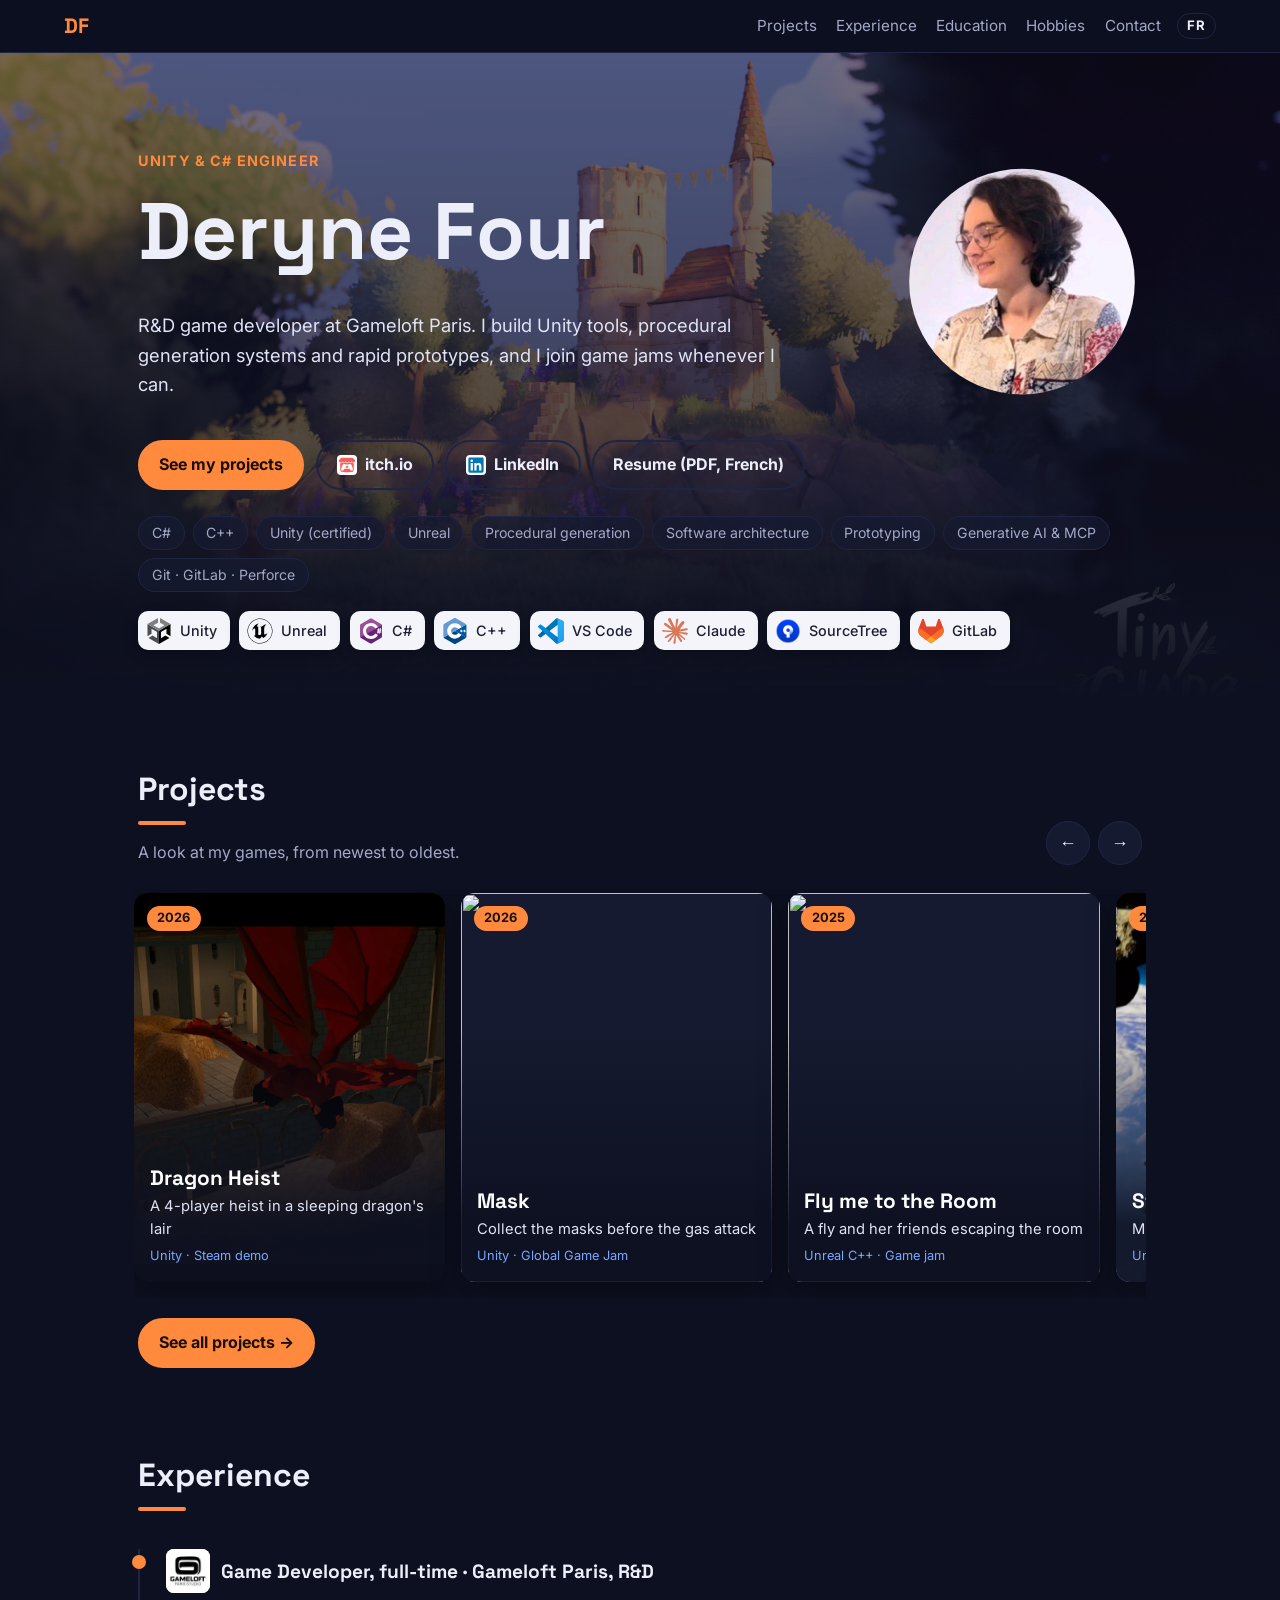
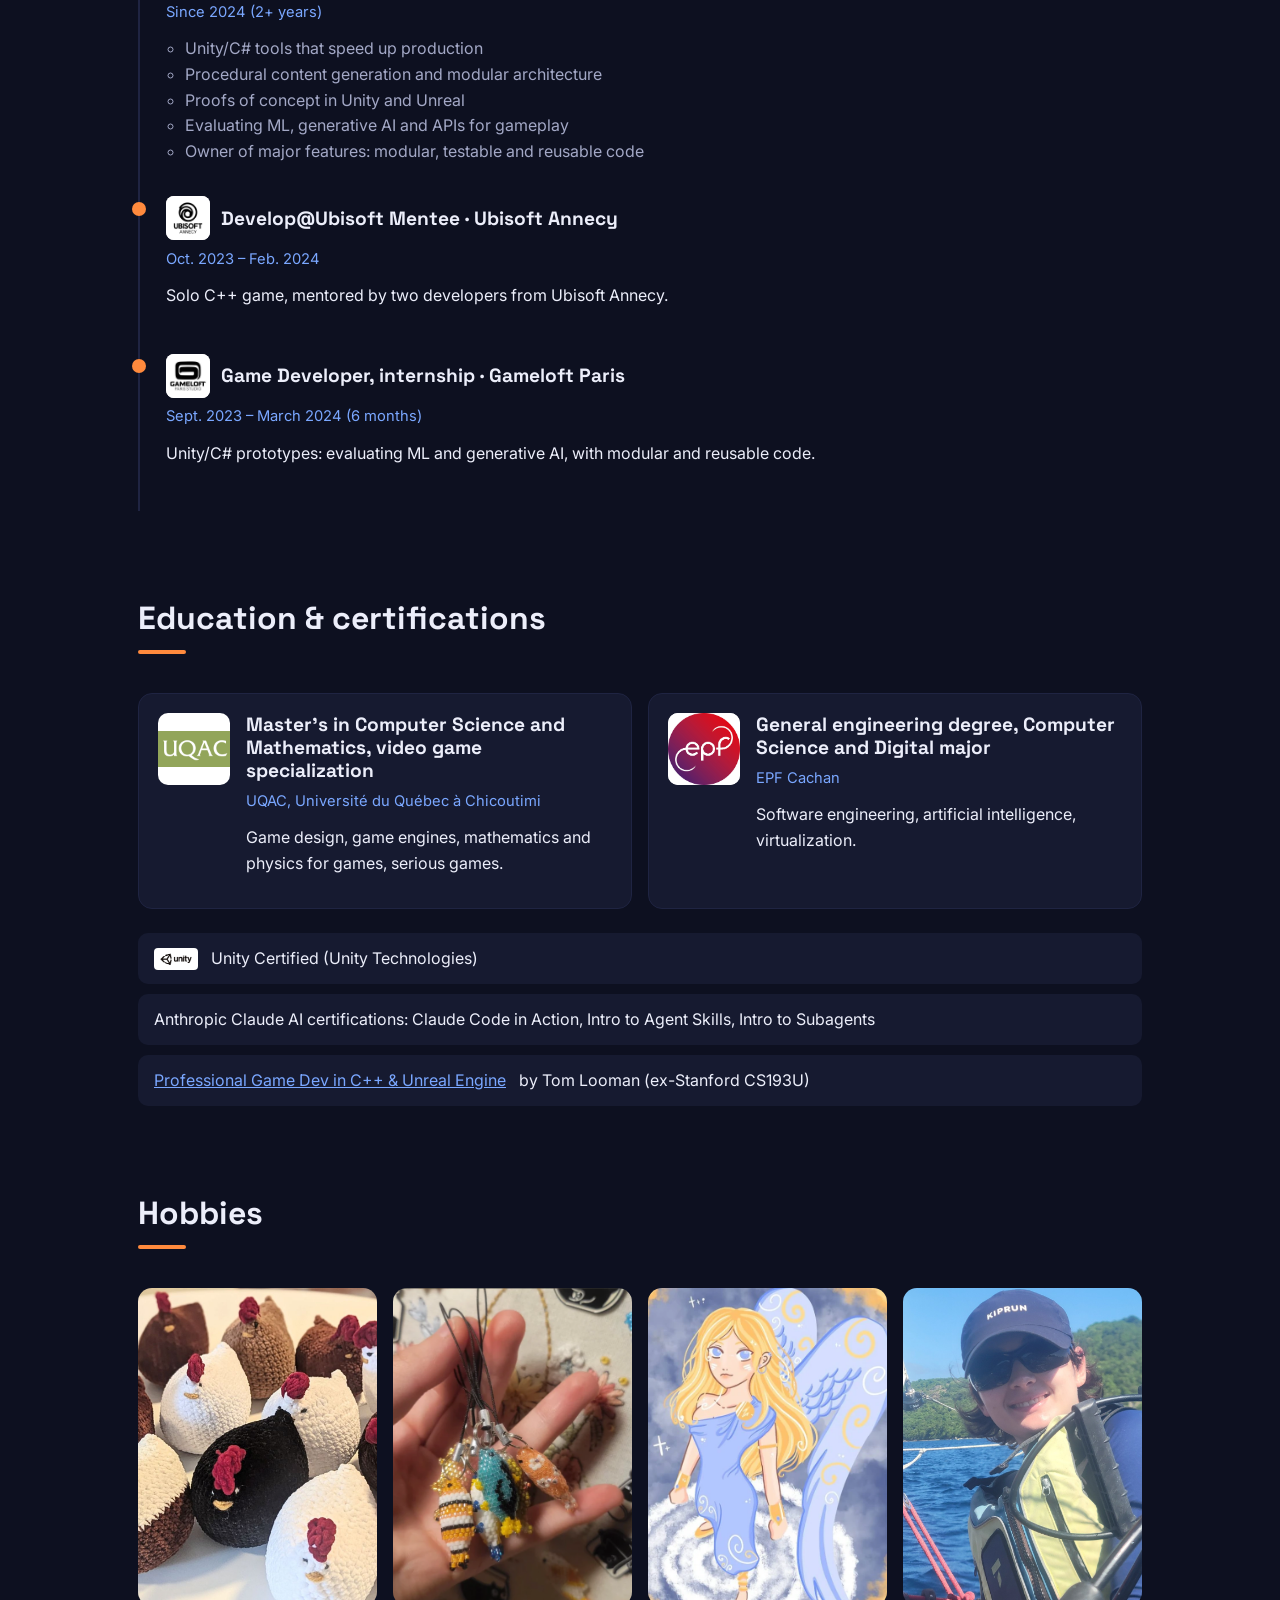
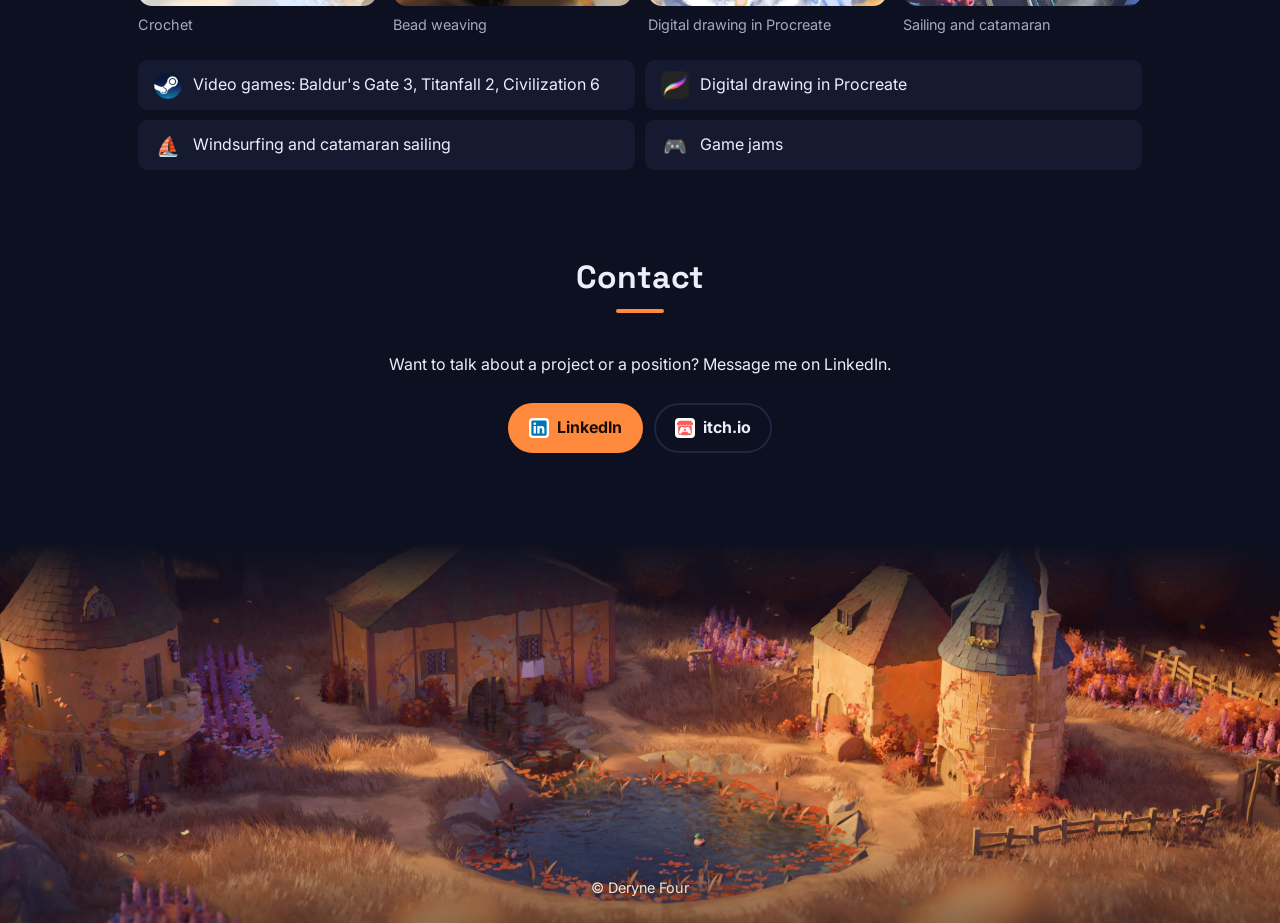
==== commit 00d51575: "Version anglaise par défaut, version française dans fr/, portrait dessiné - Accueil et page Projets " ====
--- a/index.html
+++ b/index.html
@@ -1,61 +1,64 @@
 <!doctype html>
-<html lang="fr">
+<html lang="en">
 <head>
   <meta charset="utf-8">
   <meta name="viewport" content="width=device-width, initial-scale=1">
   <title>Deryne Four – Portfolio</title>
-  <meta name="description" content="Portfolio de Deryne Four, ingénieure Unity & C# : génération procédurale, R&D, prototypage et game jams.">
+  <meta name="description" content="Portfolio of Deryne Four, Unity &amp; C# engineer: procedural generation, R&amp;D, rapid prototyping and game jams.">
   <link rel="preconnect" href="https://fonts.googleapis.com">
   <link rel="preconnect" href="https://fonts.gstatic.com" crossorigin>
   <link href="https://fonts.googleapis.com/css2?family=Inter:wght@400;500;700&family=Space+Grotesk:wght@500;700&display=swap" rel="stylesheet">
   <link rel="stylesheet" href="style.css">
+  <link rel="alternate" hreflang="en" href="https://deryne.github.io/Portfolio/">
+  <link rel="alternate" hreflang="fr" href="https://deryne.github.io/Portfolio/fr/">
 </head>
 <body>
   <header class="nav">
     <a class="nav__logo" href="#top">DF</a>
     <nav>
-      <a href="projets.html">Projets</a>
-      <a href="#experience">Expérience</a>
-      <a href="#formation">Formation</a>
-      <a href="#loisirs">Loisirs</a>
+      <a href="projects.html">Projects</a>
+      <a href="#experience">Experience</a>
+      <a href="#formation">Education</a>
+      <a href="#loisirs">Hobbies</a>
       <a href="#contact">Contact</a>
     </nav>
+        <a class="lang" href="fr/index.html" hreflang="fr" lang="fr" title="Version française">FR</a>
   </header>
 
   <div class="banner" id="top">
     <section class="hero">
       <div class="hero__top">
         <div>
-          <p class="eyebrow">Ingénieure Unity &amp; C#</p>
+          <p class="eyebrow">Unity &amp; C# Engineer</p>
           <h1>Deryne Four</h1>
-          <p class="hero__lead">Game developer en R&amp;D chez Gameloft Paris. Je conçois des outils Unity, de la génération procédurale et des prototypes rapides, et je participe à des game jams dès que je peux.</p>
+          <p class="hero__lead">R&amp;D game developer at Gameloft Paris. I build Unity tools, procedural generation systems and rapid prototypes, and I join game jams whenever I can.</p>
         </div>
-        <button class="flip" aria-label="Retourner la photo" aria-pressed="false">
+        <button class="flip" aria-label="Flip the photo" aria-pressed="false">
           <span class="flip__inner">
-            <img class="hero__photo flip__front" src="images/profil.png" alt="Photo de Deryne Four">
-            <img class="flip__back" src="images/profil-dessin.png" alt="Portrait dessiné de Deryne Four">
+            <img class="hero__photo flip__front" src="images/profil.png" alt="Photo of Deryne Four">
+            <img class="flip__back" src="images/profil-dessin.webp" alt="Drawn portrait of Deryne Four">
           </span>
         </button>
       </div>
       <div class="hero__links">
-        <a class="btn" href="projets.html">Voir les projets</a>
+        <a class="btn" href="projects.html">See my projects</a>
         <a class="btn btn--ghost" href="https://chevrubis.itch.io" target="_blank" rel="noopener"><img class="btn__icon" src="images/outils/itchio.svg" alt=""> itch.io</a>
         <a class="btn btn--ghost" href="https://www.linkedin.com/in/deryne-four/" target="_blank" rel="noopener"><img class="btn__icon" src="images/outils/linkedin.svg" alt=""> LinkedIn</a>
-        <a class="btn btn--ghost" href="CV_Deryne_Four.pdf" target="_blank">CV (PDF)</a>
+        <a class="btn btn--ghost" href="CV_Deryne_Four.pdf" target="_blank">Resume (PDF, French)</a>
       </div>
       <ul class="tags">
-        <li>C#</li><li>C++</li><li>Unity (confirmé)</li><li>Unreal</li>
-        <li>Génération procédurale</li><li>Architecture logicielle</li><li>Prototypage</li>
-        <li>IA générative &amp; MCP</li><li>Git · GitLab · Perforce</li>
-      </ul>
-      <ul class="tools" aria-label="Outils">
+        <li>C#</li><li>C++</li><li>Unity (certified)</li><li>Unreal</li>
+        <li>Procedural generation</li><li>Software architecture</li><li>Prototyping</li>
+        <li>Generative AI &amp; MCP</li><li>Git · GitLab · Perforce</li>
+      </ul>
+      <ul class="tools" aria-label="Tools">
         <li><img src="images/outils/unity.svg" alt=""> Unity</li>
         <li><img src="images/outils/unreal.svg" alt=""> Unreal</li>
         <li><img src="images/outils/csharp.svg" alt=""> C#</li>
         <li><img src="images/outils/cplusplus.svg" alt=""> C++</li>
         <li><img src="images/outils/vscode.svg" alt=""> VS Code</li>
         <li><img src="images/outils/claude.svg" alt=""> Claude</li>
-        <li><img src="images/outils/sourcetree.svg" alt=""> SourceTree</li>
+        <li><img src="images/outils/sourcetree.png" alt=""> SourceTree</li>
         <li><img src="images/outils/gitlab.svg" alt=""> GitLab</li>
       </ul>
     </section>
@@ -66,171 +69,171 @@
     <section id="projets" class="kiosk">
       <div class="kiosk__head">
         <div>
-          <h2>Projets</h2>
-          <p class="section-lead">Un aperçu de mes jeux, du plus récent au plus ancien.</p>
+          <h2>Projects</h2>
+          <p class="section-lead">A look at my games, from newest to oldest.</p>
         </div>
         <div class="kiosk__controls">
-          <button class="kiosk__prev" aria-label="Projets précédents">←</button>
-          <button class="kiosk__next" aria-label="Projets suivants">→</button>
+          <button class="kiosk__prev" aria-label="Previous projects">←</button>
+          <button class="kiosk__next" aria-label="Next projects">→</button>
         </div>
       </div>
 
       <div class="kiosk__track">
-        <a class="tile" href="projets.html#dragon-heist">
+        <a class="tile" href="projects.html#dragon-heist">
           <img src="images/projets/dragon-heist-2.webp" alt="" loading="lazy">
           <span class="tile__year">2026</span>
-          <span class="tile__body"><strong>Dragon Heist</strong><span>Braquage à 4 dans l'antre d'un dragon endormi</span><em>Unity · Démo Steam</em></span>
-        </a>
-        <a class="tile" href="projets.html#mask">
+          <span class="tile__body"><strong>Dragon Heist</strong><span>A 4-player heist in a sleeping dragon's lair</span><em>Unity · Steam demo</em></span>
+        </a>
+        <a class="tile" href="projects.html#mask">
           <img src="https://i.ytimg.com/vi/B4GymNxbt9g/hqdefault.jpg" alt="" loading="lazy">
           <span class="tile__year">2026</span>
-          <span class="tile__body"><strong>Mask</strong><span>Récupérer les masques avant l'attaque au gaz</span><em>Unity · Global Game Jam</em></span>
-        </a>
-        <a class="tile" href="projets.html#fly-me-to-the-room">
+          <span class="tile__body"><strong>Mask</strong><span>Collect the masks before the gas attack</span><em>Unity · Global Game Jam</em></span>
+        </a>
+        <a class="tile" href="projects.html#fly-me-to-the-room">
           <img src="https://i.ytimg.com/vi/cltRaqTl5Mg/hqdefault.jpg" alt="" loading="lazy">
           <span class="tile__year">2025</span>
-          <span class="tile__body"><strong>Fly me to the Room</strong><span>Une mouche et ses amies pour sortir de la pièce</span><em>Unreal C++ · Game jam</em></span>
-        </a>
-        <a class="tile" href="projets.html#star-nebula">
+          <span class="tile__body"><strong>Fly me to the Room</strong><span>A fly and her friends escaping the room</span><em>Unreal C++ · Game jam</em></span>
+        </a>
+        <a class="tile" href="projects.html#star-nebula">
           <img src="images/projets/star-nebula-3.webp" alt="" loading="lazy">
           <span class="tile__year">2025</span>
-          <span class="tile__body"><strong>Star Nebula</strong><span>Combat spatial multijoueur</span><em>Unreal Blueprints · Game jam</em></span>
-        </a>
-        <a class="tile" href="projets.html#the-raven">
+          <span class="tile__body"><strong>Star Nebula</strong><span>Multiplayer space combat</span><em>Unreal Blueprints · Game jam</em></span>
+        </a>
+        <a class="tile" href="projects.html#the-raven">
           <img src="https://i.ytimg.com/vi/gVHDz8_UDx8/hqdefault.jpg" alt="" loading="lazy">
           <span class="tile__year">2024</span>
-          <span class="tile__body"><strong>The Raven</strong><span>Un corbeau au service des tombes d'un cimetière</span><em>Unity · Solo</em></span>
-        </a>
-        <a class="tile" href="projets.html#mustang-runner">
+          <span class="tile__body"><strong>The Raven</strong><span>A raven serving the graves of a cemetery</span><em>Unity · Solo</em></span>
+        </a>
+        <a class="tile" href="projects.html#mustang-runner">
           <img src="https://i.ytimg.com/vi/jNiAygSIh3o/hqdefault.jpg" alt="" loading="lazy">
           <span class="tile__year">2024</span>
-          <span class="tile__body"><strong>Mustang Runner</strong><span>Runner en C++ avec le mentorat d'Ubisoft Annecy</span><em>C++ · Develop@Ubisoft</em></span>
-        </a>
-        <a class="tile" href="projets.html#waterloose">
+          <span class="tile__body"><strong>Mustang Runner</strong><span>A C++ runner mentored by Ubisoft Annecy</span><em>C++ · Develop@Ubisoft</em></span>
+        </a>
+        <a class="tile" href="projects.html#waterloose">
           <img src="images/projets/waterloose-2.webp" alt="" loading="lazy">
           <span class="tile__year">2023 – 2024</span>
-          <span class="tile__body"><strong>WaterLoose</strong><span>Batailles de bateaux en PvP et PvE</span><em>Unreal · Multijoueur</em></span>
-        </a>
-        <a class="tile" href="projets.html#scales-and-forks">
+          <span class="tile__body"><strong>WaterLoose</strong><span>PvP and PvE naval battles</span><em>Unreal · Multiplayer</em></span>
+        </a>
+        <a class="tile" href="projects.html#scales-and-forks">
           <img src="images/projets/scales-titre.webp" alt="" loading="lazy">
           <span class="tile__year">2023 – 2024</span>
-          <span class="tile__body"><strong>Scales &amp; Forks</strong><span>Faire cohabiter un village et des dragons</span><em>Unity · Gestion</em></span>
-        </a>
-        <a class="tile" href="projets.html#thalassa-rv">
+          <span class="tile__body"><strong>Scales &amp; Forks</strong><span>Helping villagers and dragons live together</span><em>Unity · Management</em></span>
+        </a>
+        <a class="tile" href="projects.html#thalassa-rv">
           <img src="images/projets/thalassa-1.webp" alt="" loading="lazy">
           <span class="tile__year">2023 – 2024</span>
-          <span class="tile__body"><strong>Thalassa RV</strong><span>La VR pour apaiser la thalassophobie</span><em>Unity · Réalité virtuelle</em></span>
-        </a>
-        <a class="tile" href="projets.html#squirrel-vs-man">
+          <span class="tile__body"><strong>Thalassa VR</strong><span>VR to ease thalassophobia</span><em>Unity · Virtual reality</em></span>
+        </a>
+        <a class="tile" href="projects.html#squirrel-vs-man">
           <img src="images/projets/squirrel-3.webp" alt="" loading="lazy">
           <span class="tile__year">2023 – 2024</span>
-          <span class="tile__body"><strong>Squirrel VS Man</strong><span>Un écureuil contre les chasseurs de sa forêt</span><em>Unity · 3D</em></span>
-        </a>
-        <a class="tile" href="projets.html#snow-memories">
+          <span class="tile__body"><strong>Squirrel VS Man</strong><span>A squirrel against the hunters in its forest</span><em>Unity · 3D</em></span>
+        </a>
+        <a class="tile" href="projects.html#snow-memories">
           <img src="https://i.ytimg.com/vi/BtSh83b8zgo/hqdefault.jpg" alt="" loading="lazy">
           <span class="tile__year">2023</span>
-          <span class="tile__body"><strong>Snow Memories</strong><span>Un petit jeu offert en cadeau d'anniversaire</span><em>Unity · Solo</em></span>
-        </a>
-        <a class="tile" href="projets.html#tales-of-stars">
+          <span class="tile__body"><strong>Snow Memories</strong><span>A small game made as a birthday gift</span><em>Unity · Solo</em></span>
+        </a>
+        <a class="tile" href="projects.html#tales-of-stars">
           <img src="images/projets/tales-4.jpg" alt="" loading="lazy">
           <span class="tile__year">2023</span>
-          <span class="tile__body"><strong>Tales of Stars</strong><span>Constellations et légendes grecques en pixel art</span><em>Unity · Mobile</em></span>
-        </a>
-        <a class="tile" href="projets.html#virtual-campus">
+          <span class="tile__body"><strong>Tales of Stars</strong><span>Constellations and Greek myths in pixel art</span><em>Unity · Mobile</em></span>
+        </a>
+        <a class="tile" href="projects.html#virtual-campus">
           <img src="images/projets/virtual-campus-2.png" alt="" loading="lazy">
           <span class="tile__year">2022</span>
-          <span class="tile__body"><strong>EPF Virtual Campus</strong><span>Le campus de l'école en ligne pendant le Covid</span><em>Unity · Photon</em></span>
-        </a>
-      </div>
-
-      <a class="btn kiosk__all" href="projets.html">Voir tous les projets →</a>
+          <span class="tile__body"><strong>EPF Virtual Campus</strong><span>The school campus online during Covid</span><em>Unity · Photon</em></span>
+        </a>
+      </div>
+
+      <a class="btn kiosk__all" href="projects.html">See all projects →</a>
     </section>
 
     <section id="experience">
-      <h2>Expérience</h2>
+      <h2>Experience</h2>
       <ol class="timeline">
         <li>
-          <h3 class="job"><img src="images/logos/gameloft.jpg" alt="Logo Gameloft Paris Studio"> Game Developer, CDI · Gameloft Paris, R&amp;D</h3>
-          <p class="meta">Depuis 2024 (plus de 2 ans)</p>
+          <h3 class="job"><img src="images/logos/gameloft.jpg" alt="Gameloft Paris Studio logo"> Game Developer, full-time · Gameloft Paris, R&amp;D</h3>
+          <p class="meta">Since 2024 (2+ years)</p>
           <ul>
-            <li>Outils Unity/C# qui accélèrent la production</li>
-            <li>Génération procédurale de contenu et architecture modulaire</li>
-            <li>POCs sur Unity et Unreal</li>
-            <li>Évaluation de solutions ML, IA générative et APIs pour le gameplay</li>
-            <li>Responsable de features majeures : code modulaire, testable et réutilisable</li>
+            <li>Unity/C# tools that speed up production</li>
+            <li>Procedural content generation and modular architecture</li>
+            <li>Proofs of concept in Unity and Unreal</li>
+            <li>Evaluating ML, generative AI and APIs for gameplay</li>
+            <li>Owner of major features: modular, testable and reusable code</li>
           </ul>
         </li>
         <li>
-          <h3 class="job"><img src="images/logos/ubisoft-annecy.jpg" alt="Logo Ubisoft Annecy"> Mentee Develop@Ubisoft · Ubisoft Annecy</h3>
-          <p class="meta">Oct. 2023 – Fév. 2024</p>
-          <p>Jeu individuel en C++, accompagné par deux mentors d'Ubisoft Annecy.</p>
+          <h3 class="job"><img src="images/logos/ubisoft-annecy.jpg" alt="Ubisoft Annecy logo"> Develop@Ubisoft Mentee · Ubisoft Annecy</h3>
+          <p class="meta">Oct. 2023 – Feb. 2024</p>
+          <p>Solo C++ game, mentored by two developers from Ubisoft Annecy.</p>
         </li>
         <li>
-          <h3 class="job"><img src="images/logos/gameloft.jpg" alt="Logo Gameloft Paris Studio"> Game Developer, stage · Gameloft Paris</h3>
-          <p class="meta">Sept. 2023 – Mars 2024 (6 mois)</p>
-          <p>Prototypes Unity/C# : évaluation du ML et de l'IA générative, code modulaire et réutilisable.</p>
+          <h3 class="job"><img src="images/logos/gameloft.jpg" alt="Gameloft Paris Studio logo"> Game Developer, internship · Gameloft Paris</h3>
+          <p class="meta">Sept. 2023 – March 2024 (6 months)</p>
+          <p>Unity/C# prototypes: evaluating ML and generative AI, with modular and reusable code.</p>
         </li>
       </ol>
     </section>
 
     <section id="formation">
-      <h2>Formation &amp; certifications</h2>
+      <h2>Education &amp; certifications</h2>
       <div class="grid grid--2">
         <article class="card card--logo">
-          <img src="images/logos/uqac.gif" alt="Logo UQAC">
+          <img src="images/logos/uqac.gif" alt="UQAC logo">
           <div>
-            <h3>Master 2 Informatique et Mathématiques, spécialité jeux vidéo</h3>
+            <h3>Master's in Computer Science and Mathematics, video game specialization</h3>
             <p class="meta">UQAC, Université du Québec à Chicoutimi</p>
-            <p>Conception de jeux, moteurs de jeux, mathématiques et physique pour le jeu vidéo, jeux sérieux.</p>
+            <p>Game design, game engines, mathematics and physics for games, serious games.</p>
           </div>
         </article>
         <article class="card card--logo">
-          <img src="images/logos/epf.jpg" alt="Logo EPF">
+          <img src="images/logos/epf.jpg" alt="EPF logo">
           <div>
-            <h3>Ingénieure généraliste, majeure Informatique et Numérique</h3>
+            <h3>General engineering degree, Computer Science and Digital major</h3>
             <p class="meta">EPF Cachan</p>
-            <p>Génie logiciel, intelligence artificielle, virtualisation.</p>
+            <p>Software engineering, artificial intelligence, virtualization.</p>
           </div>
         </article>
       </div>
       <ul class="certs">
-        <li><img src="images/logos/unity.png" alt="" class="certs__logo"> Unity Confirmed (Unity Technologies)</li>
-        <li>Certifications Claude AI d'Anthropic : Claude Code in Action, Intro to Agent Skills, Intro to Subagents</li>
-        <li><a href="https://courses.tomlooman.com/p/unrealengine-cpp" target="_blank" rel="noopener">Professional Game Dev in C++ &amp; Unreal Engine</a> de Tom Looman (ex-Stanford CS193U)</li>
+        <li><img src="images/logos/unity.png" alt="" class="certs__logo"> Unity Certified (Unity Technologies)</li>
+        <li>Anthropic Claude AI certifications: Claude Code in Action, Intro to Agent Skills, Intro to Subagents</li>
+        <li><a href="https://courses.tomlooman.com/p/unrealengine-cpp" target="_blank" rel="noopener">Professional Game Dev in C++ &amp; Unreal Engine</a> by Tom Looman (ex-Stanford CS193U)</li>
       </ul>
     </section>
 
     <section id="loisirs">
-      <h2>Loisirs</h2>
+      <h2>Hobbies</h2>
       <div class="hobbies">
         <figure>
-          <img src="images/loisirs/crochet.jpg" alt="Poules en crochet" loading="lazy">
+          <img src="images/loisirs/crochet.jpg" alt="Crocheted hens" loading="lazy">
           <figcaption>Crochet</figcaption>
         </figure>
         <figure>
-          <img src="images/loisirs/perles.webp" alt="Porte-clés poissons en perles" loading="lazy">
-          <figcaption>Tissage de perles</figcaption>
-        </figure>
-        <figure>
-          <img src="images/loisirs/dessin.webp" alt="Dessin d'une femme ailée aux cheveux blonds, réalisé sur Procreate" loading="lazy">
-          <figcaption>Dessin numérique sur Procreate</figcaption>
-        </figure>
-        <figure>
-          <img src="images/loisirs/voile.jpg" alt="Deryne sur un catamaran" loading="lazy">
-          <figcaption>Voile et catamaran</figcaption>
+          <img src="images/loisirs/perles.webp" alt="Beaded fish keychains" loading="lazy">
+          <figcaption>Bead weaving</figcaption>
+        </figure>
+        <figure>
+          <img src="images/loisirs/dessin.webp" alt="Drawing of a winged woman with blond hair, made in Procreate" loading="lazy">
+          <figcaption>Digital drawing in Procreate</figcaption>
+        </figure>
+        <figure>
+          <img src="images/loisirs/voile.jpg" alt="Deryne on a catamaran" loading="lazy">
+          <figcaption>Sailing and catamaran</figcaption>
         </figure>
       </div>
       <ul class="hobby-list">
-        <li><img src="images/logos/steam.webp" alt=""> Jeux vidéo : Baldur's Gate 3, Titanfall 2, Civilization 6</li>
-        <li><img src="images/logos/procreate.png" alt=""> Dessin numérique sur Procreate</li>
-        <li><span class="dot">⛵</span> Planche à voile et catamaran</li>
+        <li><img src="images/logos/steam.webp" alt=""> Video games: Baldur's Gate 3, Titanfall 2, Civilization 6</li>
+        <li><img src="images/logos/procreate.png" alt=""> Digital drawing in Procreate</li>
+        <li><span class="dot">⛵</span> Windsurfing and catamaran sailing</li>
         <li><span class="dot">🎮</span> Game jams</li>
       </ul>
     </section>
 
     <section id="contact" class="contact">
       <h2>Contact</h2>
-      <p>Envie d'échanger sur un projet ou un poste ? Écris-moi sur LinkedIn.</p>
+      <p>Want to talk about a project or a position? Message me on LinkedIn.</p>
       <div class="hero__links">
         <a class="btn" href="https://www.linkedin.com/in/deryne-four/" target="_blank" rel="noopener"><img class="btn__icon" src="images/outils/linkedin.svg" alt=""> LinkedIn</a>
         <a class="btn btn--ghost" href="https://chevrubis.itch.io" target="_blank" rel="noopener"><img class="btn__icon" src="images/outils/itchio.svg" alt=""> itch.io</a>
@@ -240,7 +243,7 @@
 
   <footer>© Deryne Four</footer>
 
-  <dialog id="lightbox"><img alt=""><button aria-label="Fermer">×</button></dialog>
+  <dialog id="lightbox"><img alt=""><button aria-label="Close">×</button></dialog>
   <script src="main.js"></script>
 </body>
 </html>
--- a/style.css
+++ b/style.css
@@ -307,8 +307,22 @@
   position: absolute; inset: 0; width: 100%; height: 100%; object-fit: contain; transform: rotateY(180deg) scale(1.12);
   filter: drop-shadow(0 6px 16px rgba(0, 0, 0, .45));
 }
-.flip:not(.is-flipped):hover .flip__inner { transform: rotateY(12deg); }
+.flip:not(.is-flipped):not(:disabled):hover .flip__inner { transform: rotateY(12deg); }
 
 /* Logos dans les boutons itch.io / LinkedIn */
 .btn:has(.btn__icon) { display: inline-flex; align-items: center; justify-content: center; gap: .5rem; }
 .btn__icon { width: 20px; height: 20px; object-fit: contain; background: #fff; border-radius: 4px; padding: 2px; }
+
+/* Bouton de langue EN / FR */
+.nav a.lang {
+  color: var(--text); font-weight: 700; font-size: .82rem; letter-spacing: .05em;
+  border: 1px solid var(--surface-2); border-radius: 999px; padding: .1rem .6rem;
+}
+.nav a.lang:hover { border-color: var(--accent); color: var(--accent); }
+.nav { gap: 1rem; }
+.nav__logo { margin-right: auto; }
+.nav a.lang { text-decoration: none; }
+@media (max-width: 640px) {
+  .nav a.lang { order: 1; }
+  .nav nav { order: 2; }
+}
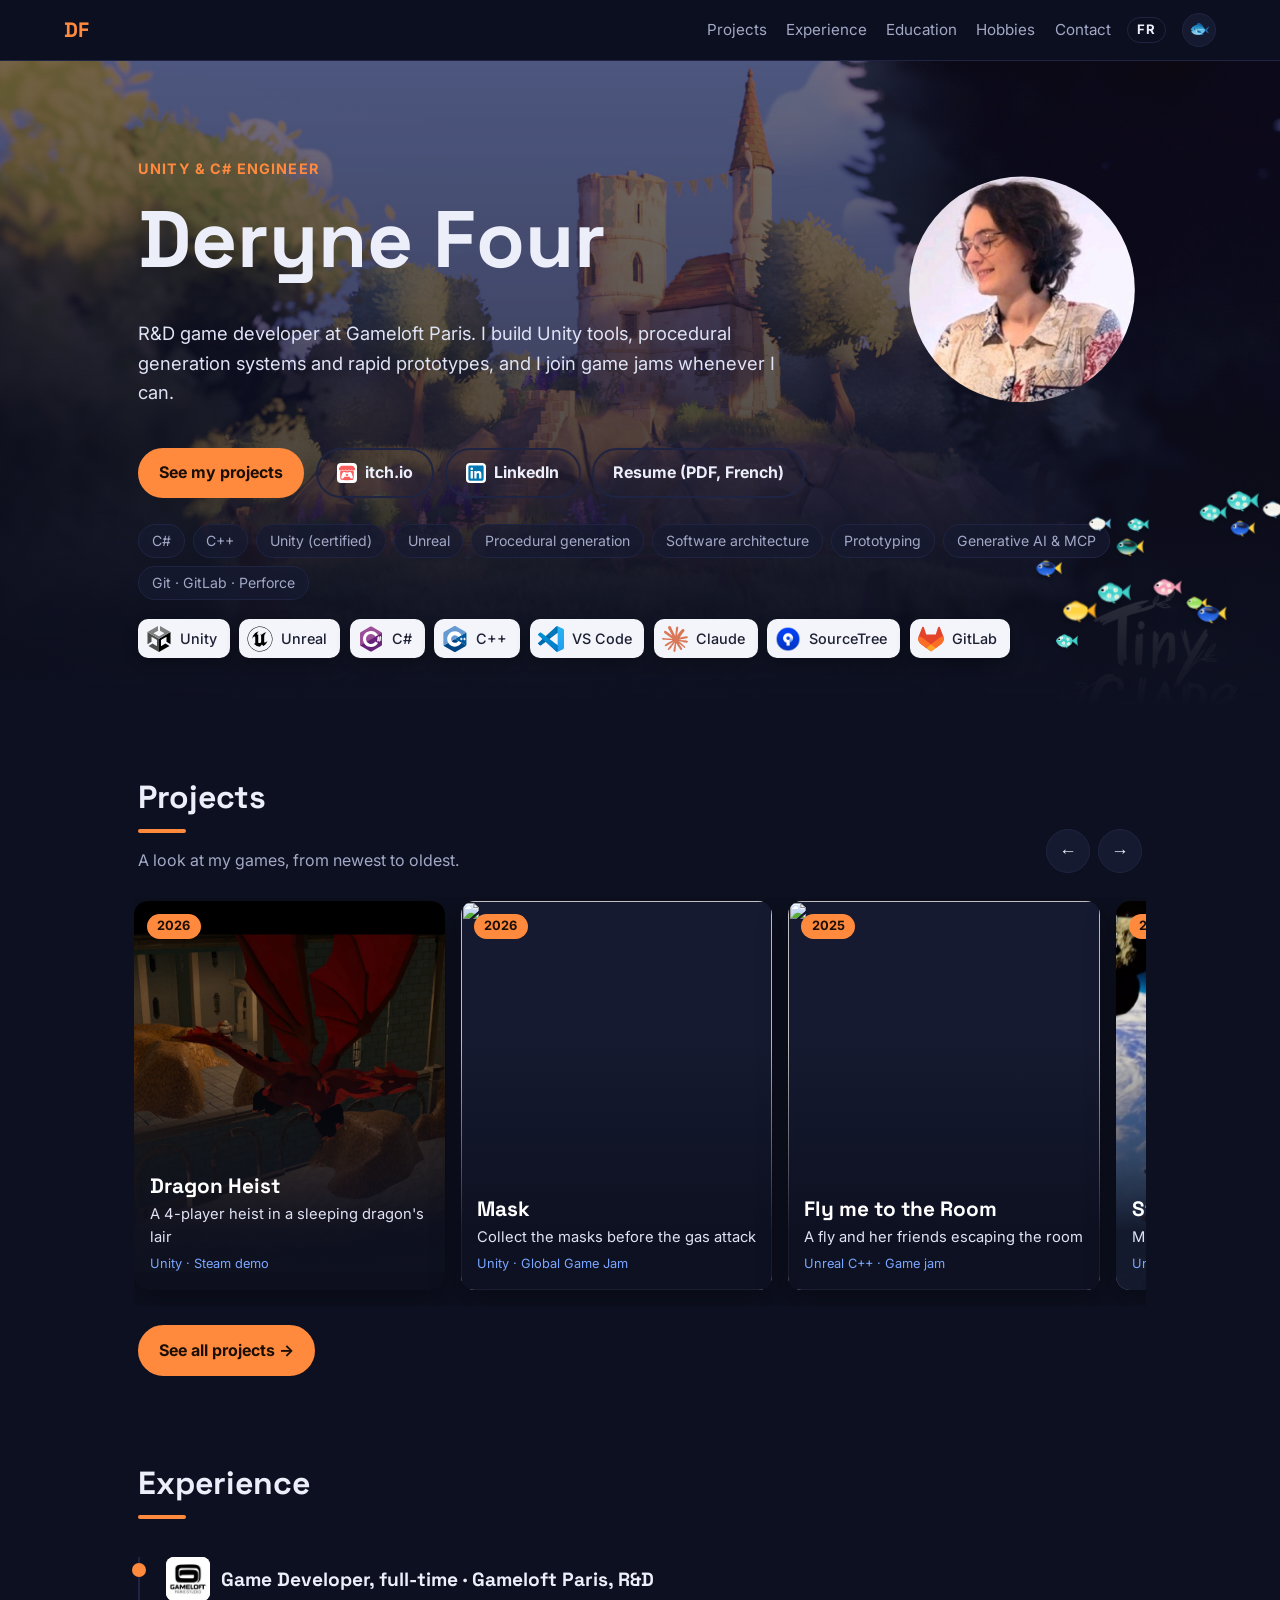
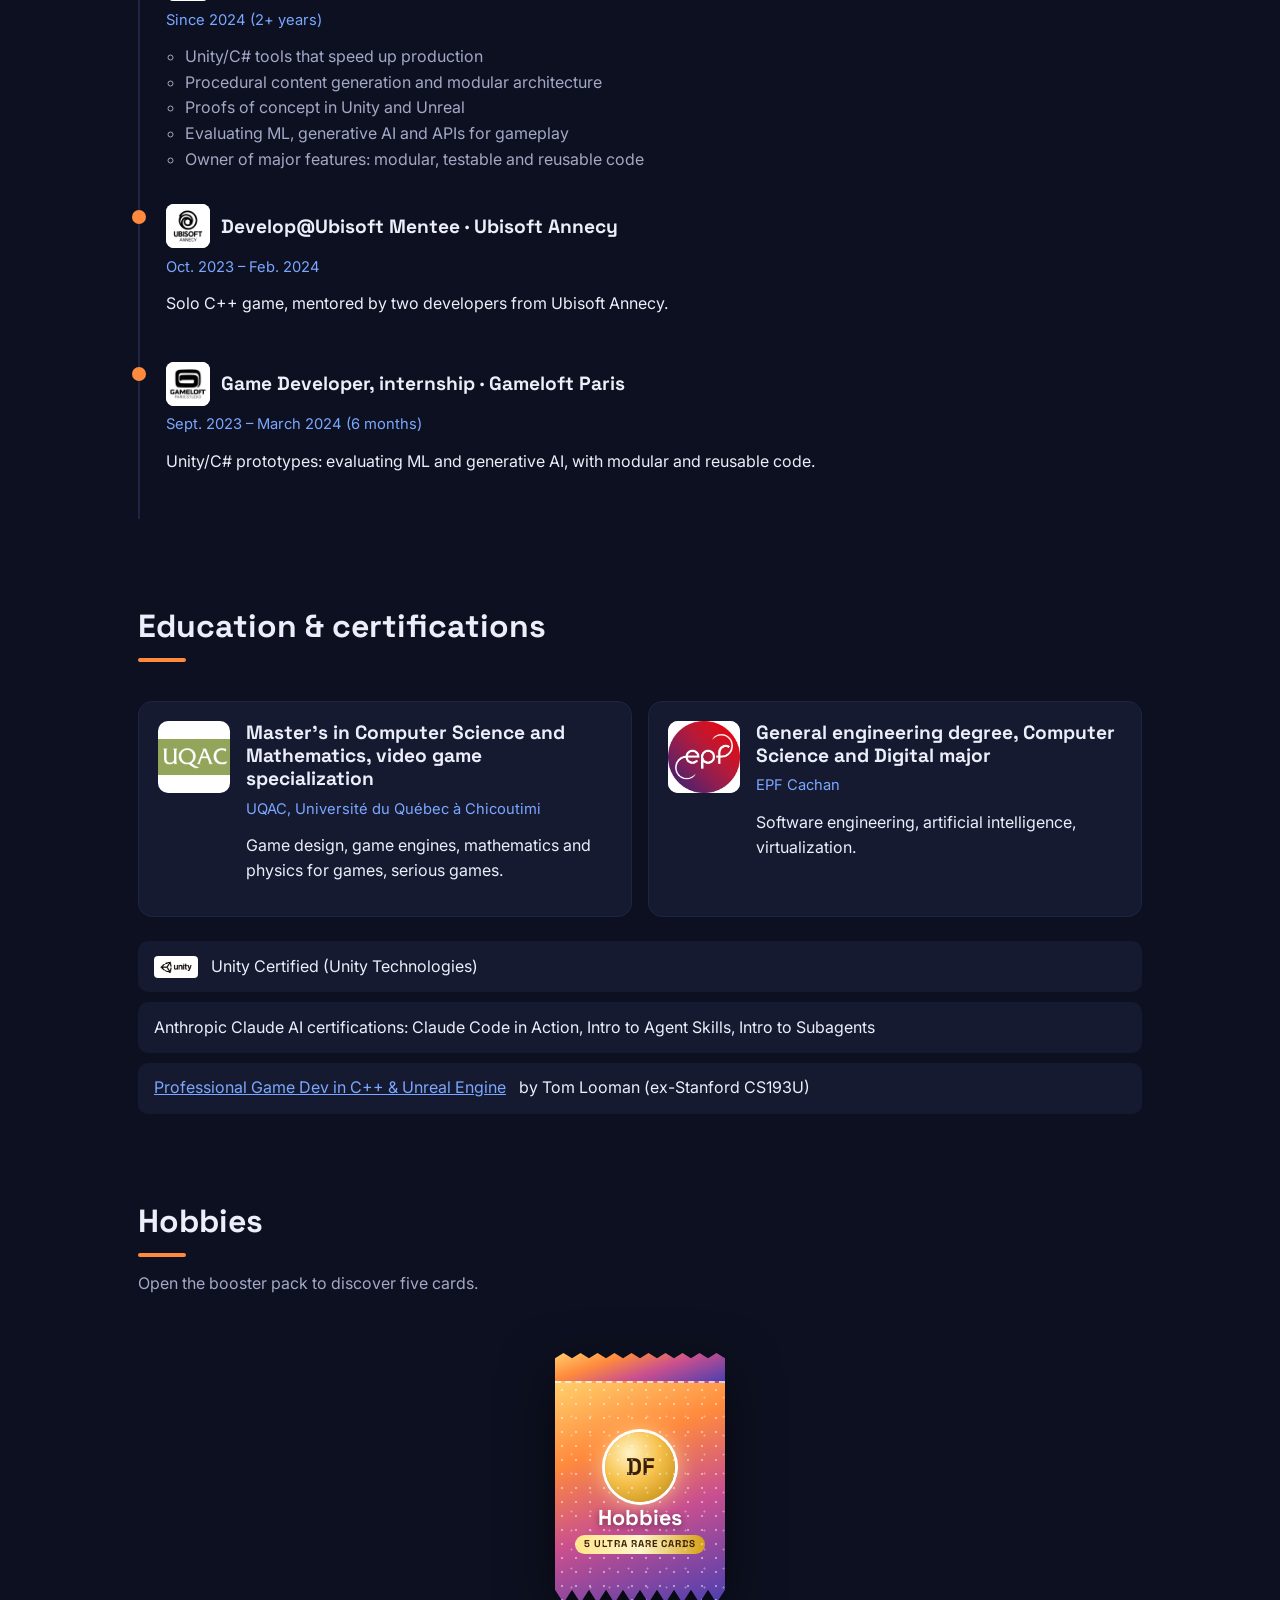
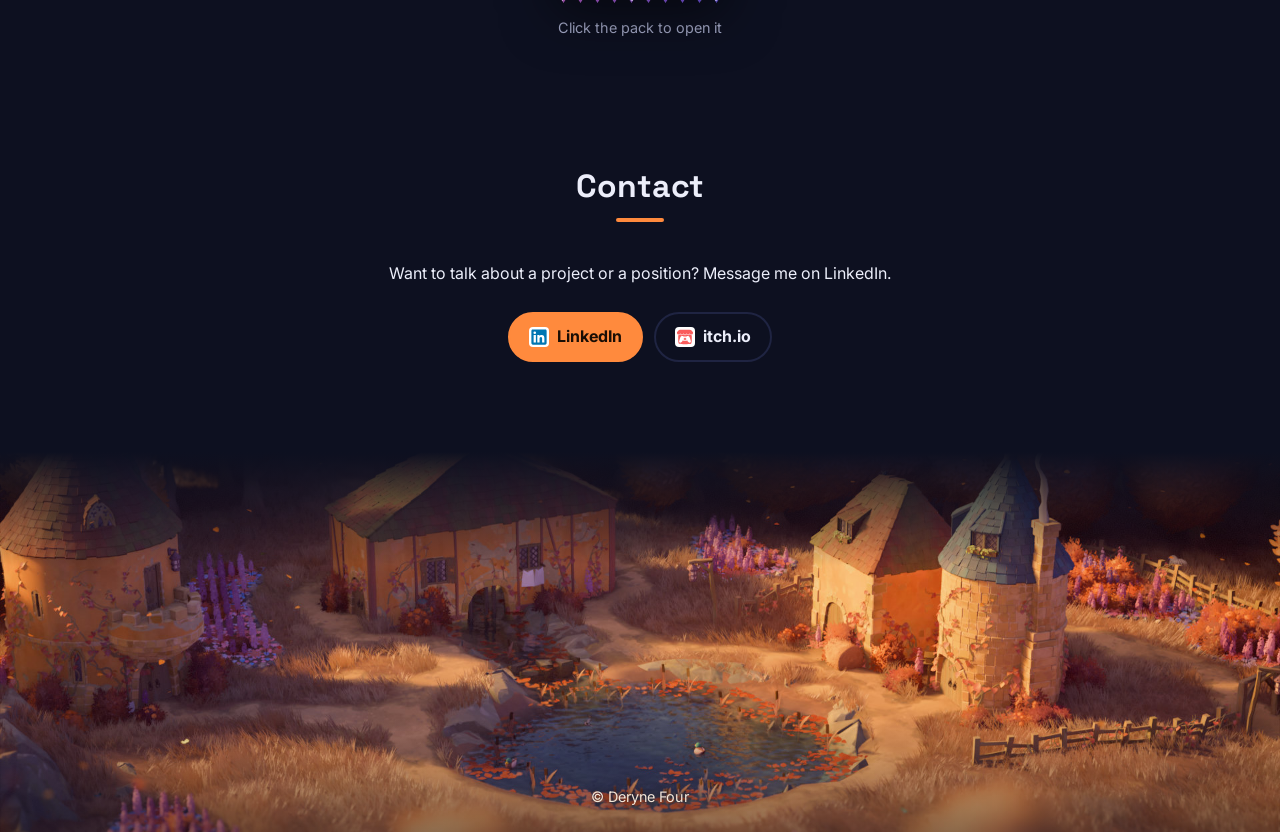
==== commit b0a53c7f: "Poissons avec bulles, cartes de loisirs ultra rares et booster - Bancs de petits poissons colorés av" ====
--- a/index.html
+++ b/index.html
@@ -205,30 +205,59 @@
 
     <section id="loisirs">
       <h2>Hobbies</h2>
-      <div class="hobbies">
-        <figure>
-          <img src="images/loisirs/crochet.jpg" alt="Crocheted hens" loading="lazy">
-          <figcaption>Crochet</figcaption>
-        </figure>
-        <figure>
-          <img src="images/loisirs/perles.webp" alt="Beaded fish keychains" loading="lazy">
-          <figcaption>Bead weaving</figcaption>
-        </figure>
-        <figure>
-          <img src="images/loisirs/dessin.webp" alt="Drawing of a winged woman with blond hair, made in Procreate" loading="lazy">
-          <figcaption>Digital drawing in Procreate</figcaption>
-        </figure>
-        <figure>
-          <img src="images/loisirs/voile.jpg" alt="Deryne on a catamaran" loading="lazy">
-          <figcaption>Sailing and catamaran</figcaption>
-        </figure>
-      </div>
-      <ul class="hobby-list">
-        <li><img src="images/logos/steam.webp" alt=""> Video games: Baldur's Gate 3, Titanfall 2, Civilization 6</li>
-        <li><img src="images/logos/procreate.png" alt=""> Digital drawing in Procreate</li>
-        <li><span class="dot">⛵</span> Windsurfing and catamaran sailing</li>
-        <li><span class="dot">🎮</span> Game jams</li>
-      </ul>
+      <p class="section-lead">Open the booster pack to discover five cards.</p>
+      <div class="cards">
+        <button class="hcard hcard--yarn" aria-label="Open the Crochet card" data-label-open="Crochet card, click to enlarge the photo">
+          <span class="hcard__inner">
+            <span class="hcard__back"><span class="hcard__emblem">DF</span><span class="hcard__hint">Ultra rare</span></span>
+            <span class="hcard__front">
+              <span class="hcard__top"><strong>Crochet</strong><span class="hcard__type">🧶</span></span>
+              <img src="images/loisirs/crochet.jpg" alt="Crocheted hens" loading="lazy">
+              <span class="hcard__text">Cozy hens, one stitch at a time.</span>
+            </span>
+          </span>
+        </button>
+        <button class="hcard hcard--water" aria-label="Open the Bead weaving card" data-label-open="Bead weaving card, click to enlarge the photo">
+          <span class="hcard__inner">
+            <span class="hcard__back"><span class="hcard__emblem">DF</span><span class="hcard__hint">Ultra rare</span></span>
+            <span class="hcard__front">
+              <span class="hcard__top"><strong>Bead weaving</strong><span class="hcard__type">📿</span></span>
+              <img src="images/loisirs/perles.webp" alt="A row of colorful beaded fish keychains" loading="lazy">
+              <span class="hcard__text">Tiny fish, thousands of beads.</span>
+            </span>
+          </span>
+        </button>
+        <button class="hcard hcard--psy" aria-label="Open the Digital drawing card" data-label-open="Digital drawing card, click to enlarge the picture">
+          <span class="hcard__inner">
+            <span class="hcard__back"><span class="hcard__emblem">DF</span><span class="hcard__hint">Ultra rare</span></span>
+            <span class="hcard__front">
+              <span class="hcard__top"><strong>Digital drawing</strong><span class="hcard__type">🎨</span></span>
+              <img src="images/loisirs/dessin.webp" alt="Drawing of a winged woman with blond hair, made in Procreate" loading="lazy">
+              <span class="hcard__text">Characters drawn in Procreate.</span>
+            </span>
+          </span>
+        </button>
+        <button class="hcard hcard--wind" aria-label="Open the Sailing card" data-label-open="Sailing card, click to enlarge the photo">
+          <span class="hcard__inner">
+            <span class="hcard__back"><span class="hcard__emblem">DF</span><span class="hcard__hint">Ultra rare</span></span>
+            <span class="hcard__front">
+              <span class="hcard__top"><strong>Sailing</strong><span class="hcard__type">⛵</span></span>
+              <img src="images/loisirs/voile.jpg" alt="Deryne on a catamaran" loading="lazy">
+              <span class="hcard__text">Windsurfing and catamaran, wind in my hair.</span>
+            </span>
+          </span>
+        </button>
+        <button class="hcard hcard--fire" aria-label="Open the Video games card" data-label-open="Video games card, click to enlarge the picture">
+          <span class="hcard__inner">
+            <span class="hcard__back"><span class="hcard__emblem">DF</span><span class="hcard__hint">Ultra rare</span></span>
+            <span class="hcard__front">
+              <span class="hcard__top"><strong>Video games</strong><span class="hcard__type">🎮</span></span>
+              <img src="images/loisirs/jeux-video.webp" alt="My Baldur's Gate 3 character, an elf with long white hair" loading="lazy">
+              <span class="hcard__text">Baldur's Gate 3, Titanfall 2, Civilization 6.</span>
+            </span>
+          </span>
+        </button>
+      </div>
     </section>
 
     <section id="contact" class="contact">
--- a/style.css
+++ b/style.css
@@ -326,3 +326,274 @@
   .nav a.lang { order: 1; }
   .nav nav { order: 2; }
 }
+
+
+
+/* Bancs de petits poissons et bulles */
+.fish-layer { position: fixed; inset: 0; z-index: 5; pointer-events: none; overflow: hidden; }
+.fish {
+  position: absolute; left: 0; top: 0; transform-origin: center;
+  filter: drop-shadow(0 2px 2px rgba(0, 0, 0, .3)); will-change: transform;
+}
+.bubble {
+  position: absolute; border-radius: 50%;
+  border: 1px solid rgba(220, 240, 255, .75);
+  background: radial-gradient(circle at 30% 30%, rgba(255, 255, 255, .8), rgba(170, 220, 255, .15) 60%);
+  animation: bubble-rise 2s ease-out forwards;
+}
+@keyframes bubble-rise {
+  0% { opacity: 0; transform: translate(0, 0) scale(.6); }
+  15% { opacity: 1; }
+  100% { opacity: 0; transform: translate(6px, -70px) scale(1.1); }
+}
+
+/* Bouton pour afficher ou masquer les poissons */
+.fish-toggle {
+  width: 34px; height: 34px; flex-shrink: 0; padding: 0; cursor: pointer;
+  display: grid; place-items: center; font-size: 1.05rem; line-height: 1;
+  background: var(--surface); border: 1px solid var(--surface-2); border-radius: 50%;
+  transition: border-color .15s, opacity .15s, filter .15s;
+}
+.fish-toggle:hover { border-color: var(--accent); }
+.fish-toggle[aria-pressed="false"] { filter: grayscale(1); opacity: .55; }
+.fish-toggle[aria-pressed="false"] span { position: relative; }
+.fish-toggle[aria-pressed="false"] span::after {
+  content: ""; position: absolute; left: -3px; right: -3px; top: 50%; height: 2px;
+  background: var(--text); transform: rotate(-35deg); border-radius: 2px;
+}
+@media (max-width: 640px) { .fish-toggle { order: 1; width: 30px; height: 30px; font-size: .95rem; } }
+
+/* Loisirs : cartes à collectionner « ultra rares » (illustration pleine carte, cadre doré, reflet holographique) */
+.cards {
+  display: grid; grid-template-columns: repeat(auto-fit, minmax(min(140px, 100%), 1fr)); gap: 1rem;
+  counter-reset: card;
+}
+.hcard {
+  --rx: 0deg; --ry: 0deg; --mx: 50%; --my: 50%;
+  --c1: #ffb15c; --c2: #e0592a;                          /* couleur du « type » de la carte */
+  counter-increment: card;
+  aspect-ratio: 5 / 7; padding: 0; border: 0; background: none; cursor: pointer;
+  perspective: 1000px; font: inherit; color: #fff; text-align: left;
+}
+.hcard--water { --c1: #7fd3f0; --c2: #2f7fc4; }
+.hcard--psy   { --c1: #e5a4f0; --c2: #8a4fc4; }
+.hcard--wind  { --c1: #a8e6c8; --c2: #2f9c74; }
+.hcard--fire  { --c1: #ff8a7a; --c2: #a32638; }
+.hcard:focus-visible { outline: 3px solid var(--accent); outline-offset: 4px; border-radius: 16px; }
+.hcard__inner {
+  position: relative; display: block; width: 100%; height: 100%;
+  transform-style: preserve-3d; transition: transform .9s cubic-bezier(.3, .2, .2, 1.15);
+  transform: rotateX(var(--rx)) rotateY(calc(180deg + var(--ry)));
+}
+.hcard.is-open .hcard__inner { transform: rotateX(var(--rx)) rotateY(var(--ry)); }
+.hcard__back, .hcard__front {
+  position: absolute; inset: 0; border-radius: 16px; overflow: hidden;
+  backface-visibility: hidden; -webkit-backface-visibility: hidden;
+  box-shadow: 0 14px 30px rgba(0, 0, 0, .5);
+}
+
+/* ---------- dos de la carte ---------- */
+.hcard__back {
+  transform: rotateY(180deg);
+  display: grid; place-items: center; align-content: center; gap: .9rem;
+  padding: 3px;
+  background: linear-gradient(135deg, #fff3b0, #d4a017 22%, #fff6c9 42%, #b8860b 60%, #ffe58a 80%, #a87400);
+}
+.hcard__back::before {                                   /* panneau intérieur bleu nuit */
+  content: ""; position: absolute; inset: 3px; border-radius: 13px;
+  background:
+    radial-gradient(circle at 50% 42%, rgba(255, 170, 80, .45), transparent 42%),
+    conic-gradient(from 0deg at 50% 42%, rgba(255, 255, 255, .06) 0 10deg, transparent 10deg 20deg) ,
+    linear-gradient(160deg, #2a3570, #10142a);
+  background-size: auto, auto, auto;
+}
+.hcard__emblem, .hcard__hint { position: relative; }
+.hcard__emblem {
+  width: 76px; height: 76px; border-radius: 50%; display: grid; place-items: center;
+  font: 700 1.6rem "Space Grotesk", sans-serif; color: #3a1e00;
+  background: radial-gradient(circle at 35% 30%, #fff3c4, #f6c14b 45%, #b8860b);
+  box-shadow: 0 0 0 4px #10142a, 0 0 0 6px #f6d36b, 0 0 30px rgba(255, 190, 80, .7);
+}
+.hcard__hint { color: #f6e7b8; font-size: .8rem; letter-spacing: .08em; text-transform: uppercase; }
+.hcard:not(.is-open):hover .hcard__emblem { animation: emblem-pulse 1s ease-in-out infinite; }
+
+/* ---------- face de la carte ---------- */
+.hcard__front {
+  background: linear-gradient(135deg, #fff3b0, #d4a017 22%, #fff6c9 42%, #b8860b 60%, #ffe58a 80%, #a87400);
+}
+.hcard.is-open .hcard__front { box-shadow: 0 14px 30px rgba(0, 0, 0, .5), 0 0 26px color-mix(in srgb, var(--c1) 70%, transparent); }
+.hcard__front img {                                      /* illustration pleine carte */
+  position: absolute; inset: 3px; width: calc(100% - 6px); height: calc(100% - 6px);
+  object-fit: cover; object-position: center 25%; border-radius: 13px;
+}
+.hcard__top {
+  position: absolute; top: 3px; left: 3px; right: 3px; z-index: 1;
+  display: flex; justify-content: space-between; align-items: center; gap: .4rem;
+  padding: .55rem .6rem 1.4rem; border-radius: 13px 13px 0 0;
+  background: linear-gradient(180deg, rgba(8, 10, 24, .85), rgba(8, 10, 24, .45) 60%, transparent);
+}
+.hcard__top strong {
+  font: 700 1rem/1.1 "Space Grotesk", sans-serif; letter-spacing: .01em;
+  background: linear-gradient(180deg, #fffbe6, #f6d36b); -webkit-background-clip: text; background-clip: text; color: transparent;
+  filter: drop-shadow(0 1px 1px rgba(0, 0, 0, .6));
+}
+.hcard__type {
+  width: 30px; height: 30px; flex-shrink: 0; display: grid; place-items: center; font-size: .95rem;
+  border-radius: 50%; background: radial-gradient(circle at 35% 30%, #fff, var(--c1) 55%, var(--c2));
+  box-shadow: 0 0 0 2px #f6d36b, 0 0 12px var(--c1);
+}
+.hcard__text {
+  position: absolute; left: 14px; right: 14px; bottom: 14px; z-index: 1;
+  font-size: .66rem; font-style: italic; line-height: 1.3; color: #fdf6e3;
+  padding: .55rem .55rem .45rem; border-radius: 8px;
+  background: rgba(10, 12, 28, .62); backdrop-filter: blur(4px);
+  border: 1px solid rgba(246, 211, 107, .7);
+}
+.hcard__text::before {                                   /* badge de rareté */
+  content: "★ ULTRA RARE"; position: absolute; top: -.7rem; left: .5rem;
+  font: 700 .58rem/1 "Space Grotesk", sans-serif; letter-spacing: .08em; font-style: normal; color: #3a1e00;
+  padding: .25rem .45rem; border-radius: 999px;
+  background: linear-gradient(90deg, #ffe58a, #fff6c9, #d4a017); box-shadow: 0 2px 6px rgba(0, 0, 0, .4);
+}
+.hcard__foot {
+  position: absolute; left: 7px; right: 7px; bottom: 7px; z-index: 1; height: 24px; padding: 0 .55rem;
+  border-radius: 0 0 10px 10px; background: linear-gradient(90deg, #ffe58a, #fff6c9 45%, #e8b93a);
+  box-shadow: 0 -1px 0 rgba(58, 30, 0, .35);
+  display: flex; justify-content: space-between; align-items: center; gap: .3rem;
+  font: 700 .6rem/1 "Space Grotesk", sans-serif; color: #3a1e00; text-transform: uppercase; letter-spacing: .02em;
+  white-space: nowrap;
+}
+.hcard__stars { color: #7a3e00; letter-spacing: .02em; }
+.hcard__foot::after { content: counter(card, decimal-leading-zero) "/05"; opacity: .75; }
+
+/* reflet holographique + paillettes, qui suivent la souris */
+.hcard__front::after {
+  content: ""; position: absolute; inset: 0; z-index: 2; pointer-events: none;
+  mix-blend-mode: color-dodge; opacity: 0; transition: opacity .3s;
+  background:
+    radial-gradient(circle at var(--mx) var(--my), rgba(255, 255, 255, .75), transparent 38%),
+    radial-gradient(circle, rgba(255, 255, 255, .55) 0 .8px, transparent 1.3px) 0 0 / 19px 19px,
+    radial-gradient(circle, rgba(255, 255, 255, .45) 0 .6px, transparent 1.1px) 7px 9px / 23px 23px,
+    linear-gradient(115deg, transparent 15%, rgba(255, 0, 170, .5) 30%, rgba(255, 220, 0, .5) 42%,
+      rgba(0, 255, 160, .5) 54%, rgba(0, 170, 255, .5) 66%, rgba(170, 0, 255, .5) 78%, transparent 90%) var(--mx) var(--my) / 250% 250%;
+  animation: holo-drift 6s linear infinite;
+}
+.hcard.is-open:hover .hcard__front::after { opacity: .7; }
+@keyframes holo-drift { 50% { filter: hue-rotate(60deg); } }
+
+/* trait de lumière qui balaie la carte de temps en temps */
+.hcard__inner::after {
+  content: ""; position: absolute; inset: 0; z-index: 3; border-radius: 16px; pointer-events: none;
+  background: linear-gradient(105deg, transparent 40%, rgba(255, 255, 255, .55) 50%, transparent 60%) -150% 0 / 250% 100% no-repeat;
+  opacity: 0;
+}
+.hcard.is-open .hcard__inner::after { opacity: 1; animation: shine 5s ease-in-out infinite; }
+@keyframes shine { 0%, 70% { background-position: -150% 0; } 100% { background-position: 250% 0; } }
+
+/* ---------- ouverture ---------- */
+.hcard.is-revealing { animation: card-pop .9s ease-out; }
+.hcard.is-revealing .hcard__front::before {
+  content: ""; position: absolute; inset: -40%; z-index: 4; pointer-events: none;
+  background: conic-gradient(from 0deg, transparent 0 10deg, rgba(255, 240, 180, .9) 12deg, transparent 16deg 40deg,
+    rgba(255, 255, 255, .9) 42deg, transparent 46deg 80deg, rgba(255, 220, 120, .9) 82deg, transparent 86deg 360deg),
+    radial-gradient(circle, rgba(255, 255, 255, .95), rgba(255, 220, 120, .5) 25%, transparent 55%);
+  animation: card-burst .9s ease-out forwards;
+}
+@keyframes card-pop { 40% { transform: scale(1.06); } }
+@keyframes card-burst { from { opacity: 1; transform: scale(.2) rotate(0); } to { opacity: 0; transform: scale(1.5) rotate(40deg); } }
+@keyframes emblem-pulse { 50% { transform: scale(1.08); box-shadow: 0 0 0 4px #10142a, 0 0 0 6px #f6d36b, 0 0 44px rgba(255, 190, 80, 1); } }
+
+@media (prefers-reduced-motion: reduce) {
+  .hcard__inner { transition: none; }
+  .hcard.is-revealing, .hcard.is-revealing .hcard__front::before, .hcard:not(.is-open):hover .hcard__emblem,
+  .hcard__front::after, .hcard.is-open .hcard__inner::after { animation: none; }
+}
+.hcard--water .hcard__front img { object-position: center 52%; }
+
+/* Booster de cartes à ouvrir */
+.cards-wrap { position: relative; }
+.cards-wrap.is-sealed { min-height: 350px; }
+.cards-wrap.is-sealed .cards { visibility: hidden; }
+.booster-stage {
+  position: absolute; inset: 0; z-index: 3;
+  display: grid; place-items: center; align-content: start; gap: .8rem; padding-top: 1.5rem;
+}
+.cards-wrap:not(.is-sealed) .booster-stage { pointer-events: none; }
+.booster-stage.is-gone { animation: stage-out .5s ease-in forwards; }
+.booster {
+  position: relative; width: 170px; height: 250px; padding: 0; border: 0; cursor: pointer; background: none;
+  filter: drop-shadow(0 16px 26px rgba(0, 0, 0, .55));
+  animation: booster-float 3s ease-in-out infinite;
+}
+.booster:focus-visible { outline: 3px solid var(--accent); outline-offset: 6px; border-radius: 10px; }
+.booster__body, .booster__tear {
+  position: absolute; left: 0; right: 0;
+  background:
+    linear-gradient(115deg, transparent 20%, rgba(255, 255, 255, .45) 35%, transparent 50%) var(--shine, -120%) 0 / 300% 100% no-repeat,
+    linear-gradient(160deg, #ffcf6b, #ff8a3d 30%, #c94f8f 60%, #4b3fb0);
+}
+/* bord cranté façon emballage, en haut et en bas */
+.booster__tear {
+  top: 0; height: 30px;
+  clip-path: polygon(0 18%, 5% 0, 10% 18%, 15% 0, 20% 18%, 25% 0, 30% 18%, 35% 0, 40% 18%, 45% 0, 50% 18%, 55% 0, 60% 18%, 65% 0, 70% 18%, 75% 0, 80% 18%, 85% 0, 90% 18%, 95% 0, 100% 18%, 100% 100%, 0 100%);
+  border-bottom: 2px dashed rgba(255, 255, 255, .7);
+  transform-origin: 0 100%;
+}
+.booster__body {
+  top: 30px; bottom: 0;
+  display: grid; place-items: center; align-content: center; gap: .35rem; color: #fff; text-align: center;
+  clip-path: polygon(0 0, 100% 0, 100% 94%, 95% 100%, 90% 94%, 85% 100%, 80% 94%, 75% 100%, 70% 94%, 65% 100%, 60% 94%, 55% 100%, 50% 94%, 45% 100%, 40% 94%, 35% 100%, 30% 94%, 25% 100%, 20% 94%, 15% 100%, 10% 94%, 5% 100%, 0 94%);
+}
+.booster__body::before {                              /* paillettes de l'emballage */
+  content: ""; position: absolute; inset: 0; pointer-events: none; opacity: .5;
+  background:
+    radial-gradient(circle, rgba(255, 255, 255, .9) 0 1px, transparent 1.6px) 0 0 / 14px 14px,
+    radial-gradient(circle, rgba(255, 255, 255, .7) 0 .8px, transparent 1.3px) 7px 5px / 19px 19px;
+}
+.booster__logo {
+  width: 70px; height: 70px; border-radius: 50%; display: grid; place-items: center;
+  font: 700 1.5rem "Space Grotesk", sans-serif; color: #3a1e00;
+  background: radial-gradient(circle at 35% 30%, #fff3c4, #f6c14b 45%, #b8860b);
+  box-shadow: 0 0 0 3px #fff, 0 0 24px rgba(255, 230, 150, .9);
+}
+.booster__title { font: 700 1.35rem/1 "Space Grotesk", sans-serif; text-shadow: 0 2px 6px rgba(0, 0, 0, .45); }
+.booster__sub {
+  font: 700 .62rem/1 "Space Grotesk", sans-serif; letter-spacing: .08em; text-transform: uppercase;
+  padding: .3rem .55rem; border-radius: 999px; color: #3a1e00;
+  background: linear-gradient(90deg, #ffe58a, #fff6c9, #d4a017);
+}
+.booster:hover { --shine: 220%; }
+.booster:hover .booster__body, .booster:hover .booster__tear { transition: background-position .8s; }
+.booster__hint { color: var(--muted); font-size: .9rem; margin: 0; }
+
+/* ouverture : tremblement, déchirure, éclat */
+.booster-stage.is-opening .booster { animation: booster-shake .6s ease-in-out; }
+.booster-stage.is-opening .booster__tear { animation: tear-off .5s .6s ease-in forwards; }
+.booster-stage.is-opening .booster::after {
+  content: ""; position: absolute; left: 50%; top: 30px; width: 10px; height: 10px; border-radius: 50%;
+  background: #fff; box-shadow: 0 0 60px 40px rgba(255, 240, 190, .95), 0 0 140px 90px rgba(255, 170, 80, .6);
+  opacity: 0; animation: pack-glow .6s .75s ease-out forwards;
+}
+.booster-stage.is-opening .booster__hint { opacity: 0; transition: opacity .3s; }
+
+/* les cartes jaillissent du booster */
+.hcard.is-dealt { animation: deal .7s cubic-bezier(.2, .8, .3, 1.1) both; }
+@keyframes deal {
+  from { transform: translate(var(--fx), var(--fy)) scale(.45) rotate(var(--fr)); opacity: 0; }
+  20% { opacity: 1; }
+  to { transform: none; opacity: 1; }
+}
+@keyframes booster-float { 50% { transform: translateY(-8px) rotate(-1.5deg); } }
+@keyframes booster-shake {
+  0%, 100% { transform: rotate(0); }
+  15% { transform: rotate(-6deg) scale(1.03); } 30% { transform: rotate(5deg) scale(1.05); }
+  45% { transform: rotate(-4deg) scale(1.06); } 60% { transform: rotate(3deg) scale(1.07); } 80% { transform: rotate(-1deg) scale(1.08); }
+}
+@keyframes tear-off { to { transform: translate(60px, -90px) rotate(35deg); opacity: 0; } }
+@keyframes pack-glow { 30% { opacity: 1; } to { opacity: 0; } }
+@keyframes stage-out { to { opacity: 0; transform: translateY(30px) scale(.9); visibility: hidden; } }
+
+@media (prefers-reduced-motion: reduce) {
+  .booster, .hcard.is-dealt, .booster-stage.is-opening .booster, .booster-stage.is-opening .booster__tear { animation: none; }
+}
+.section-lead.is-fading { opacity: 0; transition: opacity .6s; }
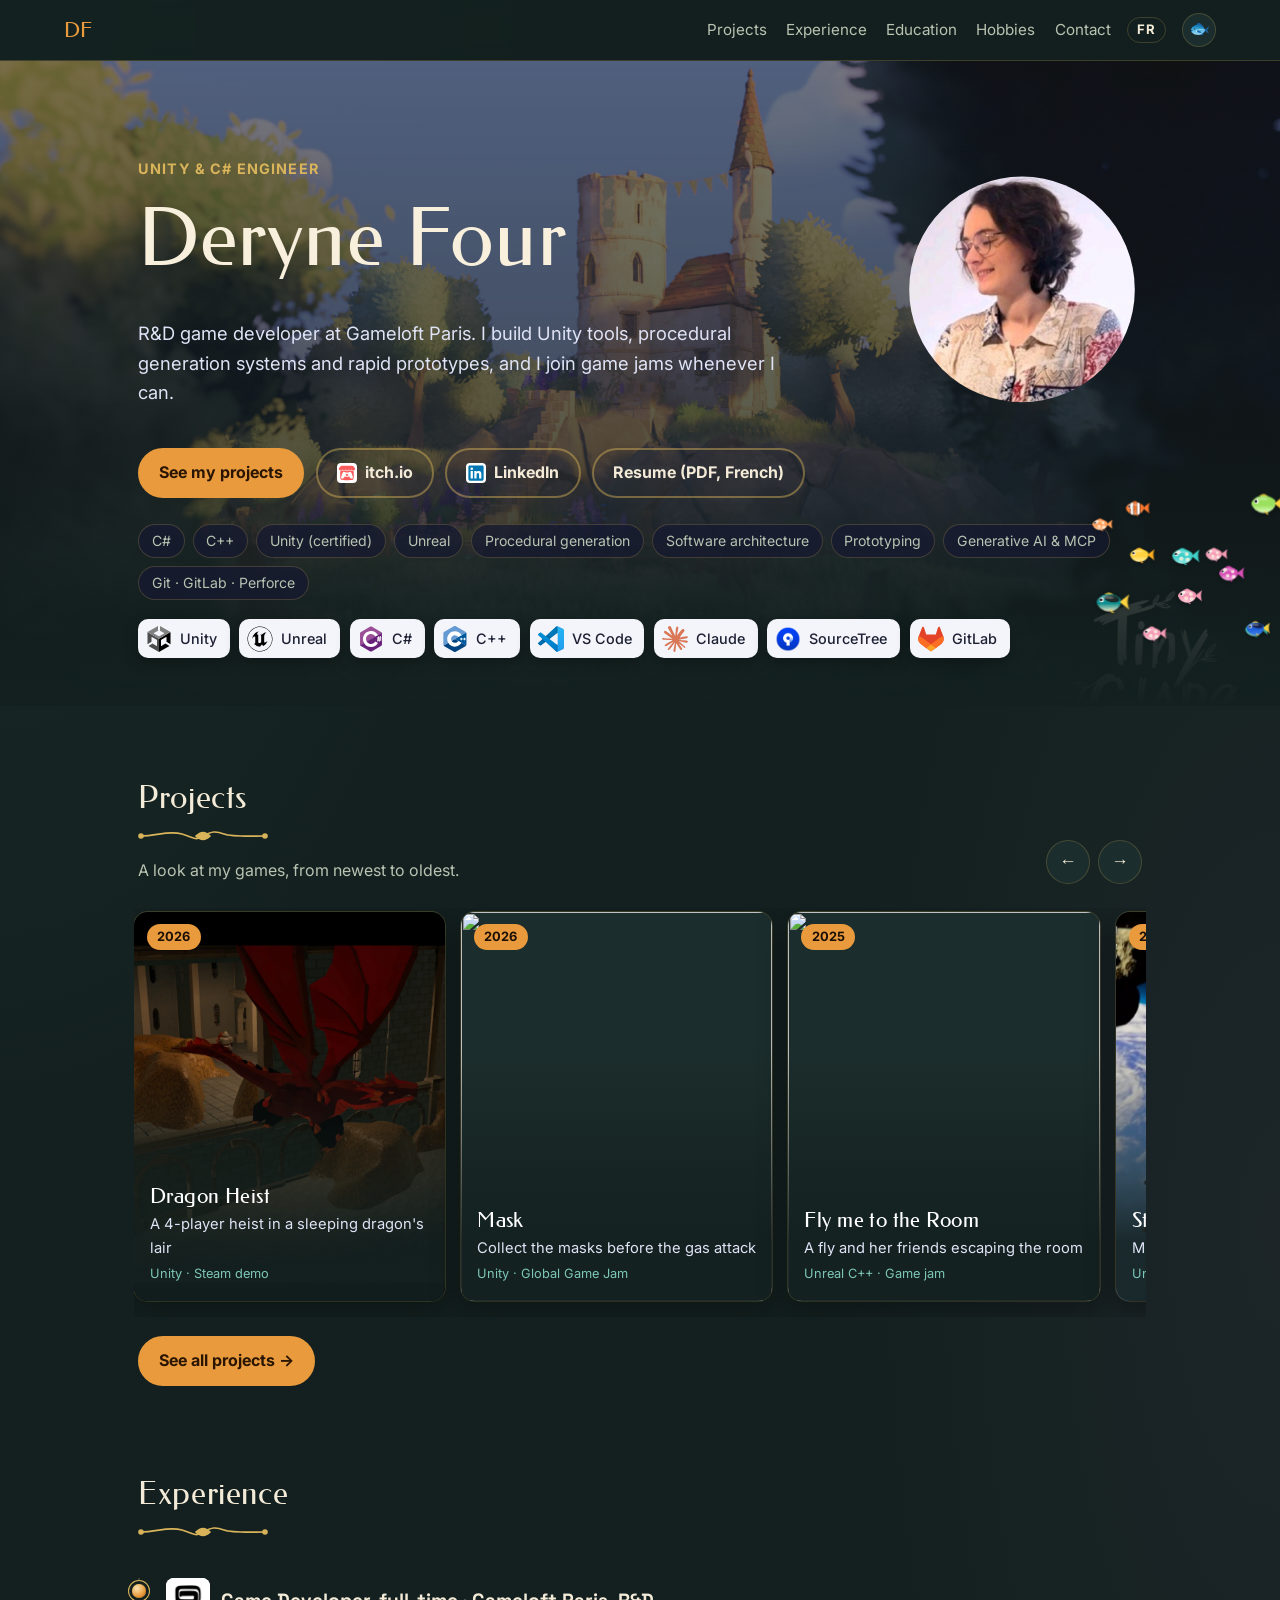
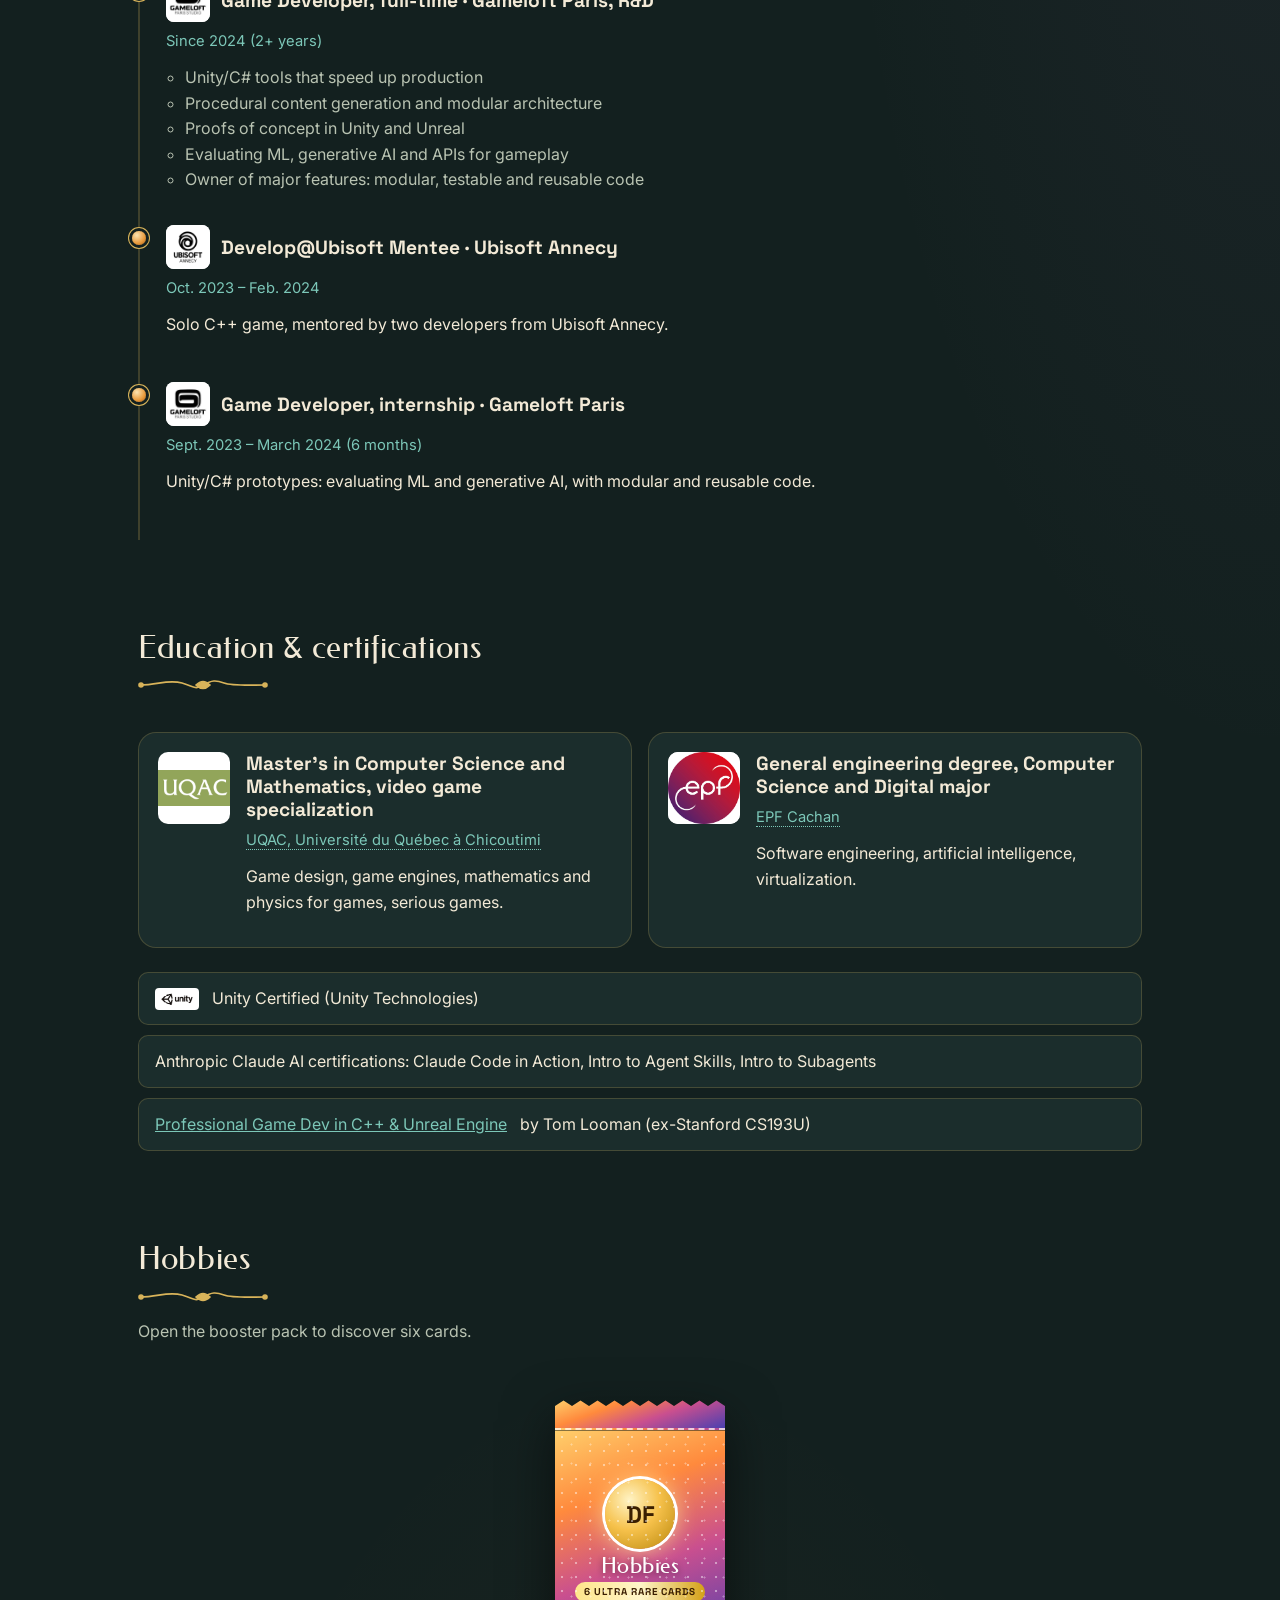
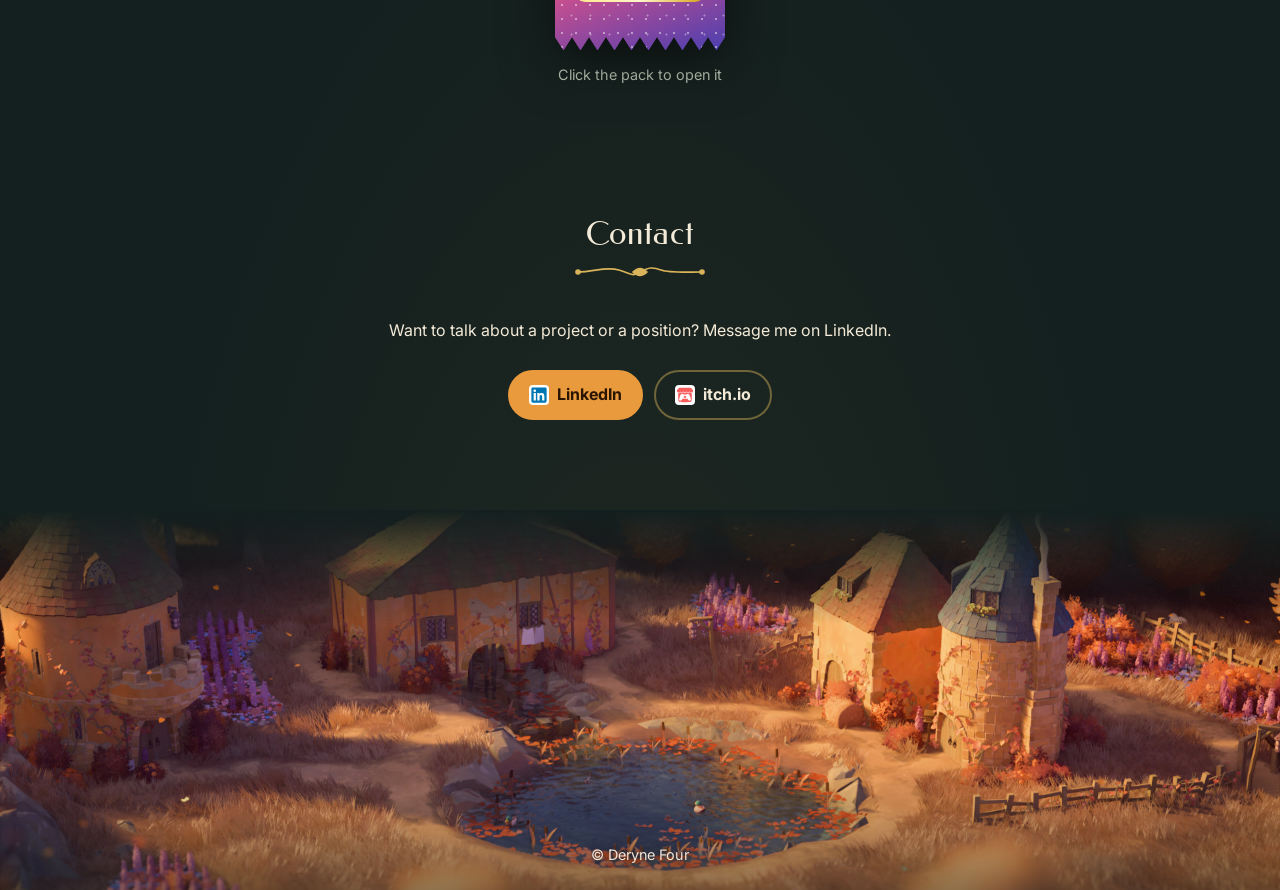
==== commit ac3981b9: "Touche Art nouveau, carte Dessin traditionnel, liens vers les écoles - Palette crème, ocre, turquois" ====
--- a/index.html
+++ b/index.html
@@ -7,7 +7,7 @@
   <meta name="description" content="Portfolio of Deryne Four, Unity &amp; C# engineer: procedural generation, R&amp;D, rapid prototyping and game jams.">
   <link rel="preconnect" href="https://fonts.googleapis.com">
   <link rel="preconnect" href="https://fonts.gstatic.com" crossorigin>
-  <link href="https://fonts.googleapis.com/css2?family=Inter:wght@400;500;700&family=Space+Grotesk:wght@500;700&display=swap" rel="stylesheet">
+  <link href="https://fonts.googleapis.com/css2?family=Federo&family=Inter:wght@400;500;700&family=Space+Grotesk:wght@500;700&display=swap" rel="stylesheet">
   <link rel="stylesheet" href="style.css">
   <link rel="alternate" hreflang="en" href="https://deryne.github.io/Portfolio/">
   <link rel="alternate" hreflang="fr" href="https://deryne.github.io/Portfolio/fr/">
@@ -180,18 +180,18 @@
       <h2>Education &amp; certifications</h2>
       <div class="grid grid--2">
         <article class="card card--logo">
-          <img src="images/logos/uqac.gif" alt="UQAC logo">
+          <a class="card__logo-link" href="https://www.uqac.ca" target="_blank" rel="noopener"><img src="images/logos/uqac.gif" alt="UQAC logo"></a>
           <div>
             <h3>Master's in Computer Science and Mathematics, video game specialization</h3>
-            <p class="meta">UQAC, Université du Québec à Chicoutimi</p>
+            <p class="meta"><a href="https://www.uqac.ca" target="_blank" rel="noopener">UQAC, Université du Québec à Chicoutimi</a></p>
             <p>Game design, game engines, mathematics and physics for games, serious games.</p>
           </div>
         </article>
         <article class="card card--logo">
-          <img src="images/logos/epf.jpg" alt="EPF logo">
+          <a class="card__logo-link" href="https://www.epf.fr" target="_blank" rel="noopener"><img src="images/logos/epf.jpg" alt="EPF logo"></a>
           <div>
             <h3>General engineering degree, Computer Science and Digital major</h3>
-            <p class="meta">EPF Cachan</p>
+            <p class="meta"><a href="https://www.epf.fr" target="_blank" rel="noopener">EPF Cachan</a></p>
             <p>Software engineering, artificial intelligence, virtualization.</p>
           </div>
         </article>
@@ -205,7 +205,7 @@
 
     <section id="loisirs">
       <h2>Hobbies</h2>
-      <p class="section-lead">Open the booster pack to discover five cards.</p>
+      <p class="section-lead">Open the booster pack to discover six cards.</p>
       <div class="cards">
         <button class="hcard hcard--yarn" aria-label="Open the Crochet card" data-label-open="Crochet card, click to enlarge the photo">
           <span class="hcard__inner">
@@ -234,6 +234,16 @@
               <span class="hcard__top"><strong>Digital drawing</strong><span class="hcard__type">🎨</span></span>
               <img src="images/loisirs/dessin.webp" alt="Drawing of a winged woman with blond hair, made in Procreate" loading="lazy">
               <span class="hcard__text">Characters drawn in Procreate.</span>
+            </span>
+          </span>
+        </button>
+        <button class="hcard hcard--ink" aria-label="Open the Traditional drawing card" data-label-open="Traditional drawing card, click to enlarge the drawing">
+          <span class="hcard__inner">
+            <span class="hcard__back"><span class="hcard__emblem">DF</span><span class="hcard__hint">Ultra rare</span></span>
+            <span class="hcard__front">
+              <span class="hcard__top"><strong>Traditional drawing</strong><span class="hcard__type">✏️</span></span>
+              <img src="images/loisirs/dessin-traditionnel.webp" alt="Colored pencil drawing of a mermaid holding a golden trident" loading="lazy">
+              <span class="hcard__text">Colored pencils in my sketchbook.</span>
             </span>
           </span>
         </button>
--- a/style.css
+++ b/style.css
@@ -1,12 +1,15 @@
 :root {
-  --bg: #0d1020;
-  --surface: #161a30;
-  --surface-2: #1f2442;
-  --text: #eceefa;
-  --muted: #a3a8c6;
-  --accent: #ff8a3d;
-  --accent-2: #7aa7ff;
+  --bg: #13201f;
+  --surface: #1b2d2c;
+  --surface-2: #2a4240;
+  --text: #f3ead7;
+  --muted: #b9c3b2;
+  --accent: #e89a3c;
+  --accent-2: #7cc7b8;
   --radius: 14px;
+  --gold: #d9b45a;
+  --plum: #9a6aa8;
+  --hairline: rgba(217, 180, 90, .22);
 }
 
 * { box-sizing: border-box; }
@@ -29,7 +32,7 @@
   position: sticky; top: 0; z-index: 10;
   display: flex; justify-content: space-between; align-items: center; gap: 1rem;
   padding: .8rem clamp(16px, 5vw, 64px);
-  background: rgba(13, 16, 32, .85);
+  background: rgba(19, 32, 31, .85);
   backdrop-filter: blur(8px);
   border-bottom: 1px solid var(--surface-2);
 }
@@ -130,7 +133,7 @@
   min-height: clamp(220px, 32vw, 380px); padding: 2rem 1rem 1.5rem;
   color: #f3e6d8; font-size: .9rem; text-shadow: 0 1px 6px rgba(0, 0, 0, .7);
   background:
-    linear-gradient(180deg, var(--bg) 0%, rgba(13, 16, 32, 0) 30%, rgba(13, 16, 32, 0) 70%, rgba(13, 16, 32, .45) 100%),
+    linear-gradient(180deg, var(--bg) 0%, rgba(19, 32, 31, 0) 30%, rgba(19, 32, 31, 0) 70%, rgba(19, 32, 31, .45) 100%),
     url(images/bandeau-bas-tinyglade.jpg) center 45% / cover no-repeat;
 }
 
@@ -190,7 +193,7 @@
 /* Bandeau d'en-tête */
 .banner {
   background:
-    linear-gradient(180deg, rgba(13, 16, 32, .55) 0%, rgba(13, 16, 32, .7) 60%, var(--bg) 100%),
+    linear-gradient(180deg, rgba(19, 32, 31, .55) 0%, rgba(19, 32, 31, .7) 60%, var(--bg) 100%),
     url(images/bandeau-tinyglade.jpg) center 30% / cover no-repeat;
 }
 .banner .hero {
@@ -243,7 +246,7 @@
 .tile img { width: 100%; height: 100%; object-fit: cover; transition: transform .4s ease; }
 .tile::after {
   content: ""; position: absolute; inset: 0;
-  background: linear-gradient(180deg, rgba(13, 16, 32, 0) 35%, rgba(13, 16, 32, .92) 85%);
+  background: linear-gradient(180deg, rgba(19, 32, 31, 0) 35%, rgba(19, 32, 31, .92) 85%);
 }
 .tile:hover img, .tile:focus-visible img { transform: scale(1.07); }
 .tile:focus-visible { outline: 3px solid var(--accent); outline-offset: 2px; }
@@ -379,6 +382,7 @@
 .hcard--psy   { --c1: #e5a4f0; --c2: #8a4fc4; }
 .hcard--wind  { --c1: #a8e6c8; --c2: #2f9c74; }
 .hcard--fire  { --c1: #ff8a7a; --c2: #a32638; }
+.hcard--ink   { --c1: #6fd6c0; --c2: #1f7f8a; }
 .hcard:focus-visible { outline: 3px solid var(--accent); outline-offset: 4px; border-radius: 16px; }
 .hcard__inner {
   position: relative; display: block; width: 100%; height: 100%;
@@ -597,3 +601,54 @@
   .booster, .hcard.is-dealt, .booster-stage.is-opening .booster, .booster-stage.is-opening .booster__tear { animation: none; }
 }
 .section-lead.is-fading { opacity: 0; transition: opacity .6s; }
+
+/* Liens vers les écoles (logo et nom) */
+.card__logo-link { flex-shrink: 0; border-radius: 10px; transition: transform .15s; }
+.card__logo-link:hover { transform: translateY(-2px); }
+.card .meta a { color: inherit; text-decoration: none; border-bottom: 1px dotted currentColor; }
+.card .meta a:hover { color: var(--accent); }
+
+/* Touche Art nouveau, inspirée du portrait dessiné : crème, ocre, turquoise, or et prune */
+body {
+  background:
+    radial-gradient(ellipse 60% 40% at 0% 0%, rgba(124, 199, 184, .07), transparent 70%),
+    radial-gradient(ellipse 50% 40% at 100% 30%, rgba(154, 106, 168, .07), transparent 70%),
+    radial-gradient(ellipse 60% 40% at 50% 100%, rgba(232, 154, 60, .06), transparent 70%),
+    var(--bg);
+}
+h1, h2, .nav__logo, .tile__body strong, .booster__title {
+  font-family: "Federo", "Space Grotesk", sans-serif; font-weight: 400; letter-spacing: .02em;
+}
+h1 { color: #f8efdc; }
+.eyebrow { color: var(--gold); }
+
+/* sous les titres de section : une arabesque dorée au lieu d'une simple barre */
+h2::after {
+  width: 130px; height: 16px; border-radius: 0; margin-top: .35em;
+  background: url("data:image/svg+xml,%3Csvg xmlns='http://www.w3.org/2000/svg' viewBox='0 0 130 16'%3E%3Cg fill='none' stroke='%23d9b45a' stroke-width='1.6' stroke-linecap='round'%3E%3Cpath d='M2 8 C 20 8, 30 2, 44 6 S 56 13, 65 8 S 78 3, 86 6 S 110 8, 128 8'/%3E%3Cpath d='M58 8 q7 -7 14 0 q-7 7 -14 0z' fill='%23d9b45a'/%3E%3Ccircle cx='3' cy='8' r='2' fill='%23d9b45a'/%3E%3Ccircle cx='127' cy='8' r='2' fill='%23d9b45a'/%3E%3C/g%3E%3C/svg%3E") left center / contain no-repeat;
+}
+.contact h2::after { margin-inline: auto; background-position: center; }
+
+/* cadres : un fin liseré doré et des coins un peu plus doux */
+.card, .project, .certs li, .tags li, .filter, .kiosk__controls button, .fish-toggle, .nav a.lang {
+  border-color: var(--hairline);
+}
+.card, .project, .certs li { border: 1px solid var(--hairline); }
+.project, .card { border-radius: 18px; }
+.nav { border-bottom-color: var(--hairline); }
+footer { border-top-color: var(--hairline); }
+.tile { box-shadow: 0 10px 30px rgba(0, 0, 0, .35), 0 0 0 1px var(--hairline); }
+
+/* photo de profil : double anneau doré façon médaillon */
+.hero__photo { box-shadow: 0 0 0 3px var(--gold), 0 0 0 7px rgba(19, 32, 31, .9), 0 0 0 8px var(--gold); }
+
+/* boutons et accents */
+.btn { color: #2a1503; }
+.btn--ghost { color: var(--text); border-color: rgba(217, 180, 90, .45); }
+.btn--ghost:hover { border-color: var(--gold); }
+.timeline { border-left-color: var(--hairline); }
+.timeline > li::before { background: radial-gradient(circle at 35% 30%, #fbe3b0, var(--accent) 60%, #a85a14); box-shadow: 0 0 0 3px var(--bg), 0 0 0 4px var(--gold); }
+.project.is-light { background: #f3ead7; }
+.project.is-light .meta { color: #1f7f72; }
+.year { background: rgba(217, 180, 90, .15); color: var(--gold); }
+.project.is-light .year { background: #e6d6b4; color: #8a4a12; }
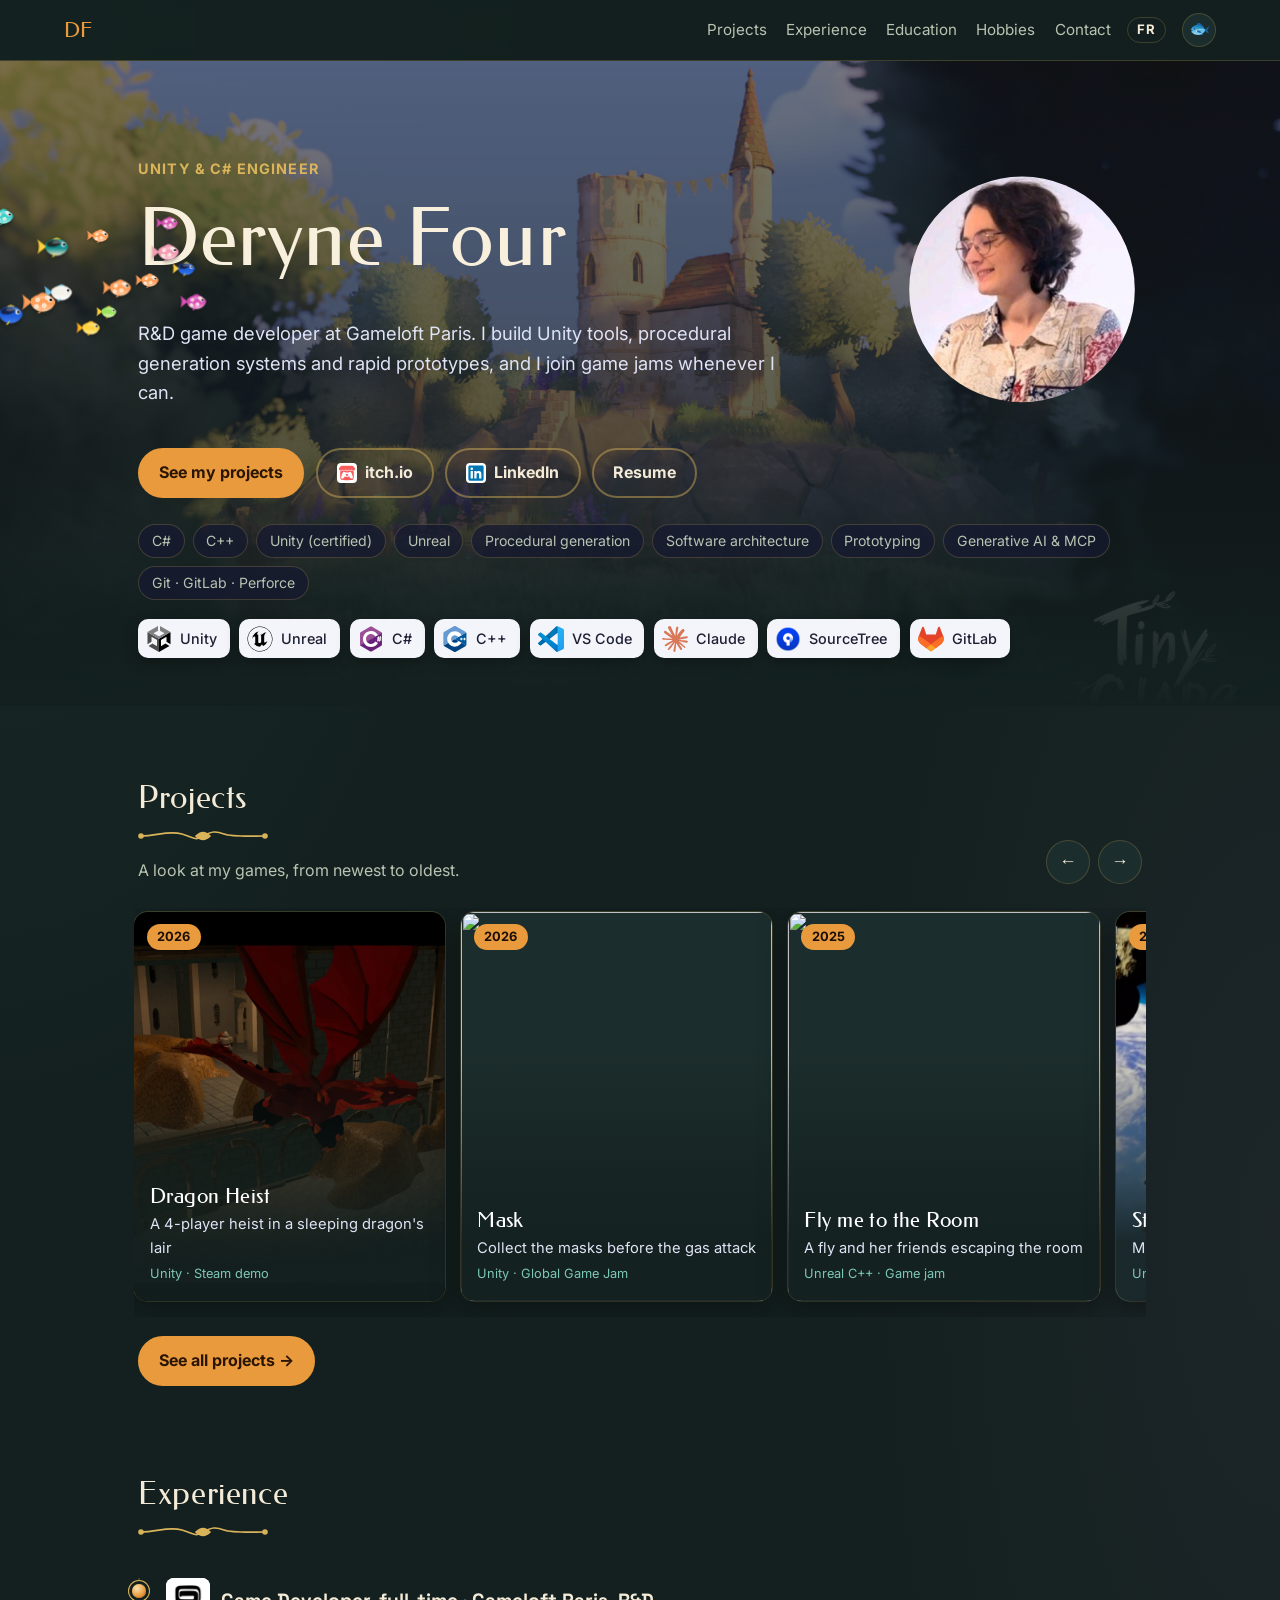
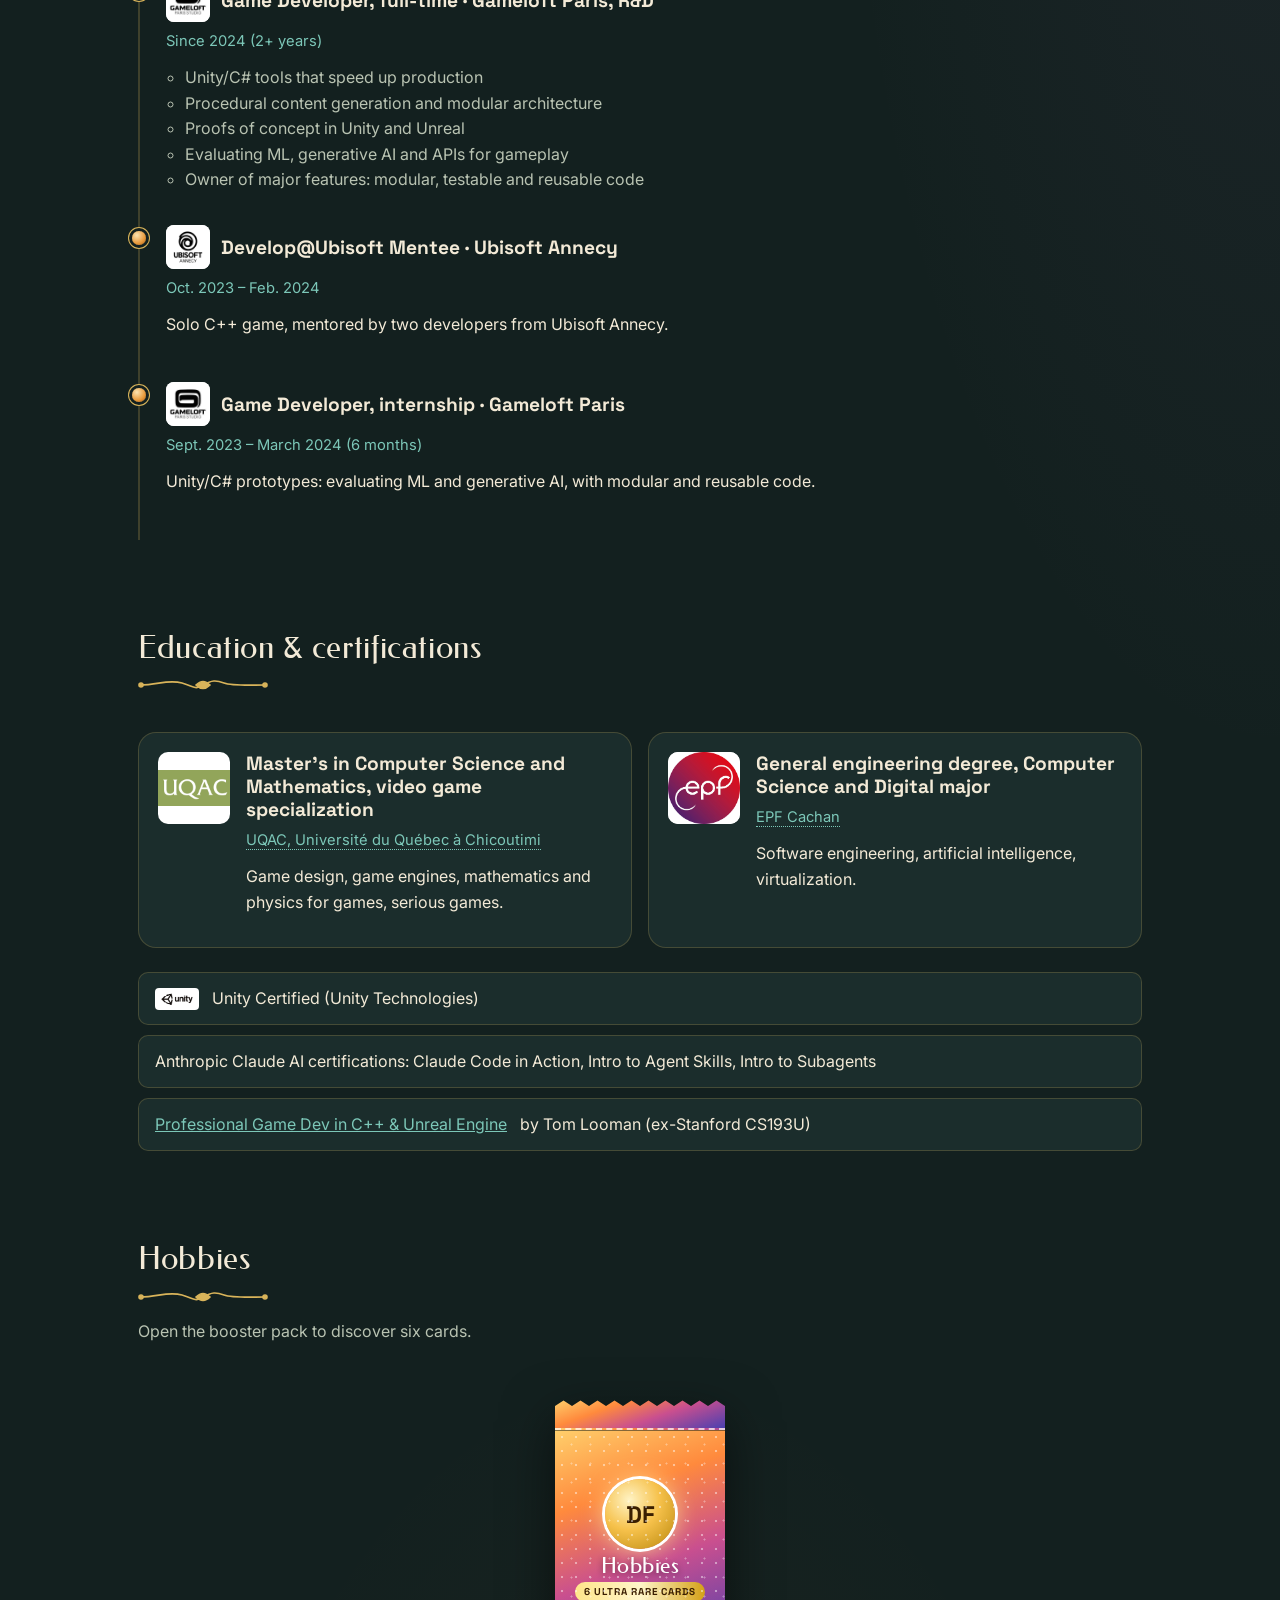
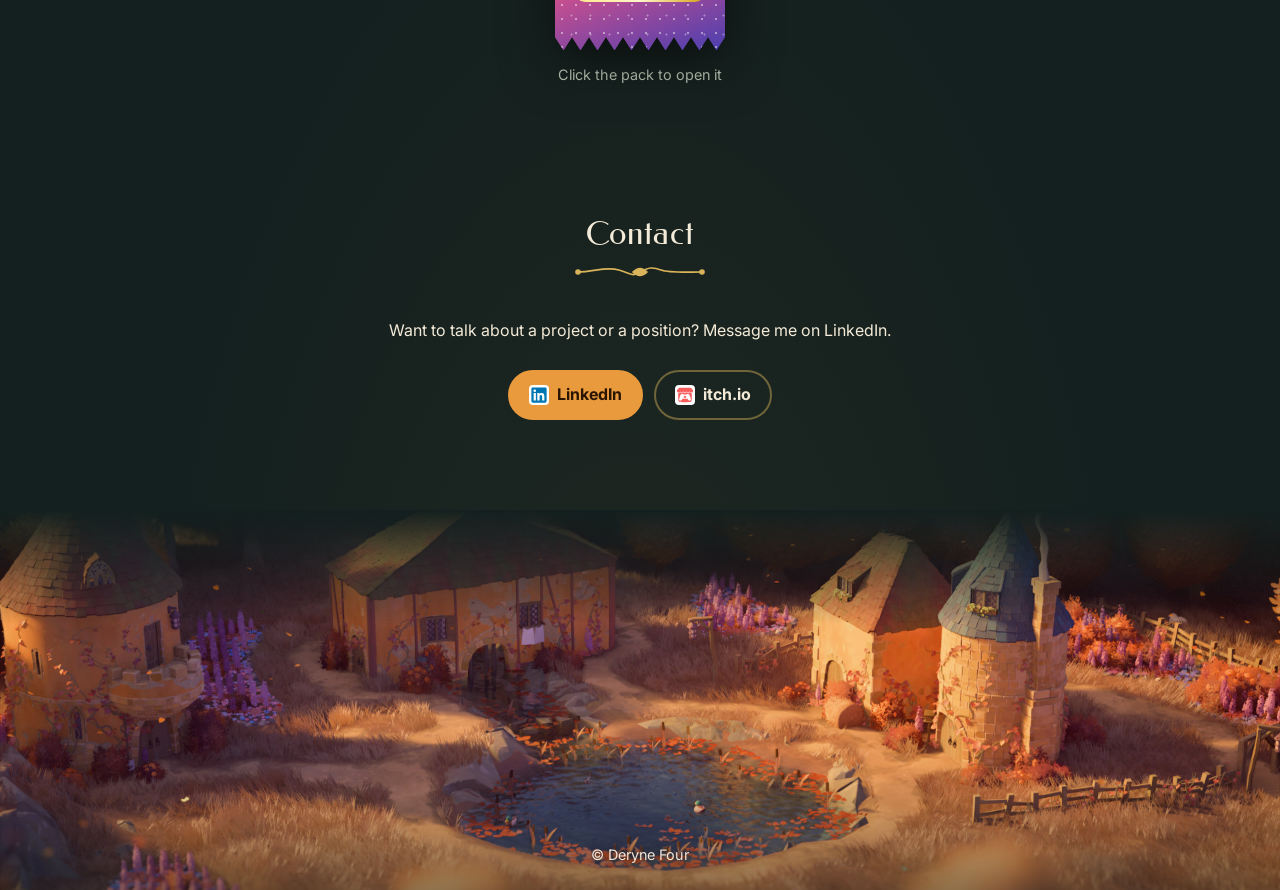
==== commit 9c56929b: "CV anglais, nouveau CV français, cartes agrandies et parallaxe - Nouveau CV français et CV anglais e" ====
--- a/index.html
+++ b/index.html
@@ -44,7 +44,7 @@
         <a class="btn" href="projects.html">See my projects</a>
         <a class="btn btn--ghost" href="https://chevrubis.itch.io" target="_blank" rel="noopener"><img class="btn__icon" src="images/outils/itchio.svg" alt=""> itch.io</a>
         <a class="btn btn--ghost" href="https://www.linkedin.com/in/deryne-four/" target="_blank" rel="noopener"><img class="btn__icon" src="images/outils/linkedin.svg" alt=""> LinkedIn</a>
-        <a class="btn btn--ghost" href="CV_Deryne_Four.pdf" target="_blank">Resume (PDF, French)</a>
+        <a class="btn btn--ghost" href="resume.html">Resume</a>
       </div>
       <ul class="tags">
         <li>C#</li><li>C++</li><li>Unity (certified)</li><li>Unreal</li>
--- a/style.css
+++ b/style.css
@@ -652,3 +652,31 @@
 .project.is-light .meta { color: #1f7f72; }
 .year { background: rgba(217, 180, 90, .15); color: var(--gold); }
 .project.is-light .year { background: #e6d6b4; color: #8a4a12; }
+
+/* Carte de loisir agrandie */
+.card-zoom { border: 0; padding: 0; background: none; overflow: visible; max-width: none; max-height: none; }
+.card-zoom::backdrop { background: rgba(8, 14, 13, .85); backdrop-filter: blur(3px); }
+.card-zoom__holder {
+  width: calc(180px * var(--k)); height: calc(252px * var(--k));
+  display: grid; place-items: center;
+}
+.card-zoom .hcard {
+  width: 180px; transform: scale(var(--k)); transform-origin: center;
+  animation: zoom-in .35s cubic-bezier(.2, .8, .3, 1.1);
+}
+@keyframes zoom-in { from { opacity: 0; transform: scale(calc(var(--k) * .7)); } }
+.card-zoom .hcard { position: relative; top: auto; right: auto; font-size: 1rem; color: #fff; cursor: zoom-out; }
+
+/* Parallaxe des cartes de loisirs sur ordinateur : l'image glisse derrière le titre et le texte */
+@media (hover: hover) and (pointer: fine) {
+  .hcard { --px: 0; --py: 0; }
+  .hcard__art img, .hcard__top, .hcard__text { transition: transform .25s ease-out; will-change: transform; }
+  .hcard.is-open .hcard__art img {
+    transform: scale(1.1) translate(calc(var(--px) * -14px), calc(var(--py) * -14px));
+  }
+  .hcard.is-open .hcard__top  { transform: translate(calc(var(--px) * 7px), calc(var(--py) * 5px)); }
+  .hcard.is-open .hcard__text { transform: translate(calc(var(--px) * 10px), calc(var(--py) * 8px)); }
+  .hcard.is-open:hover .hcard__inner { transition: transform .15s ease-out; }
+}
+.hcard__art { position: absolute; inset: 3px; overflow: hidden; border-radius: 13px; }
+.hcard__front .hcard__art img { inset: 0; width: 100%; height: 100%; border-radius: 0; }
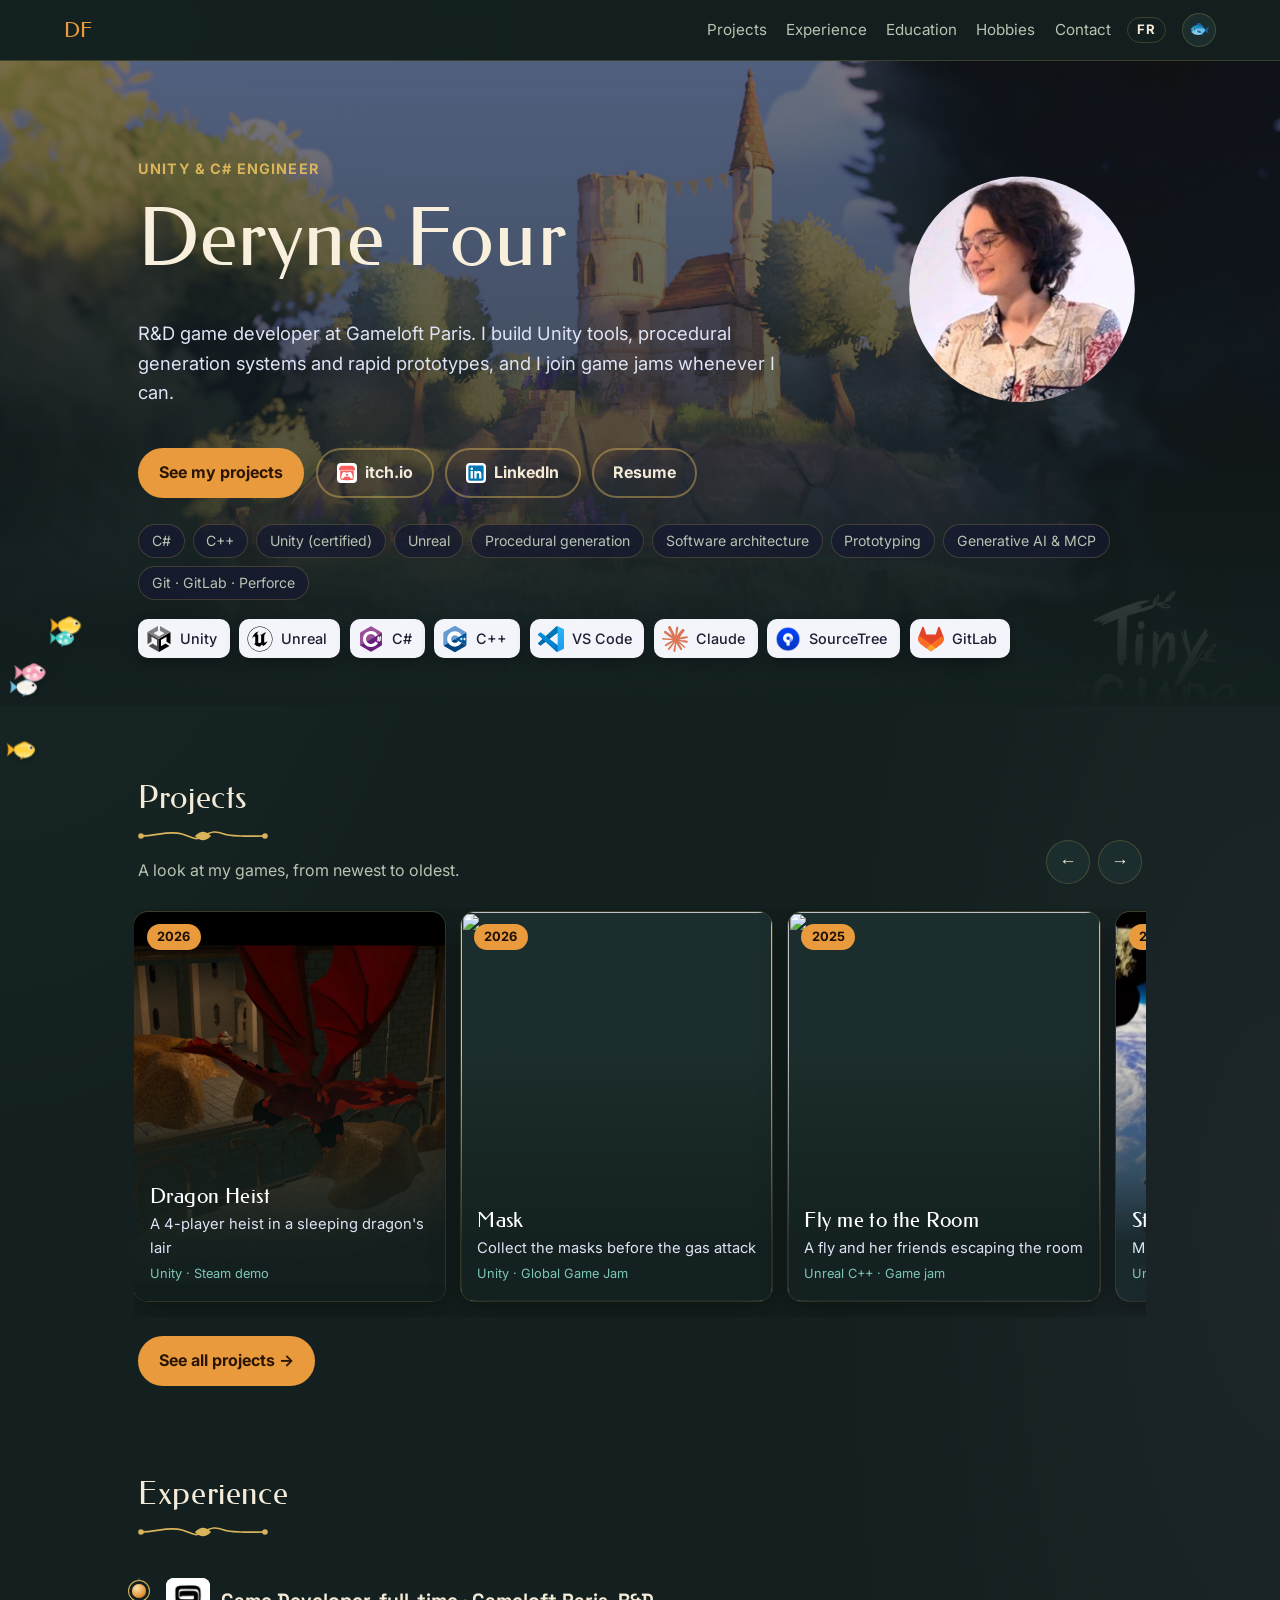
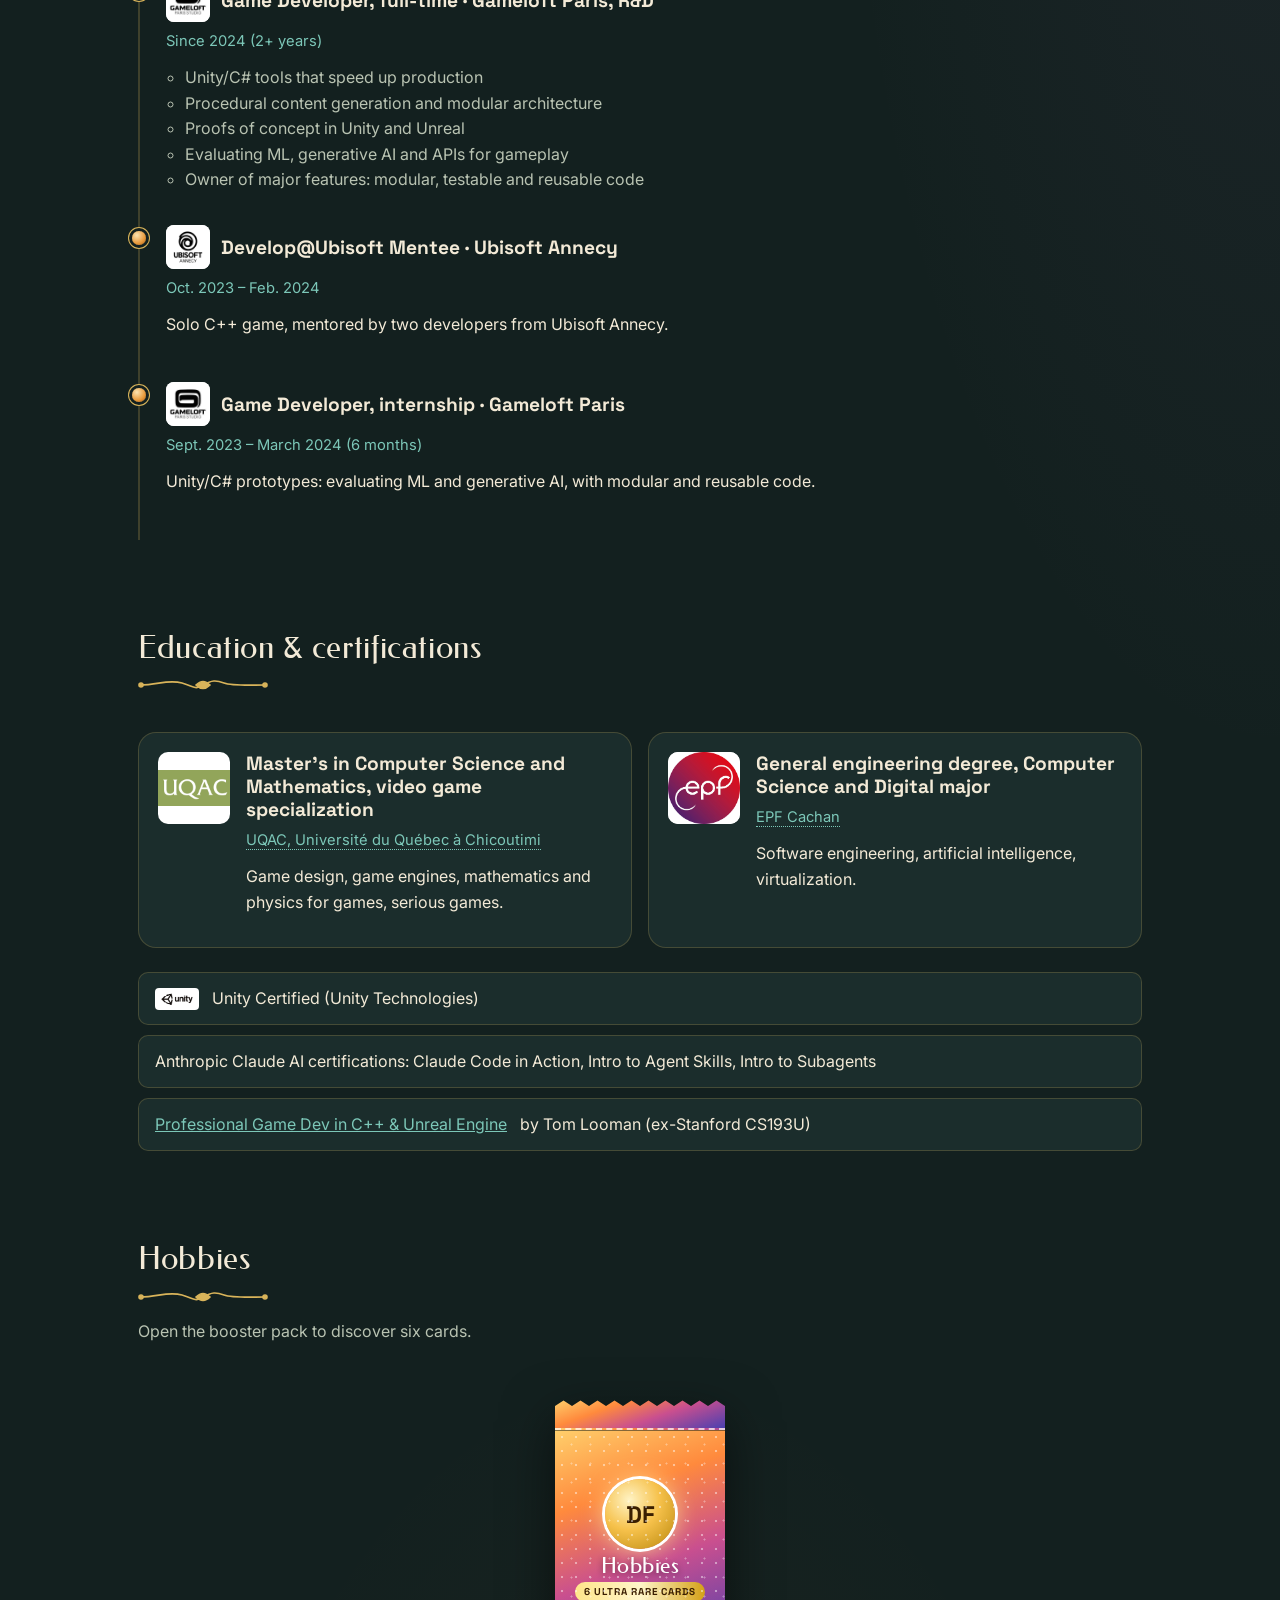
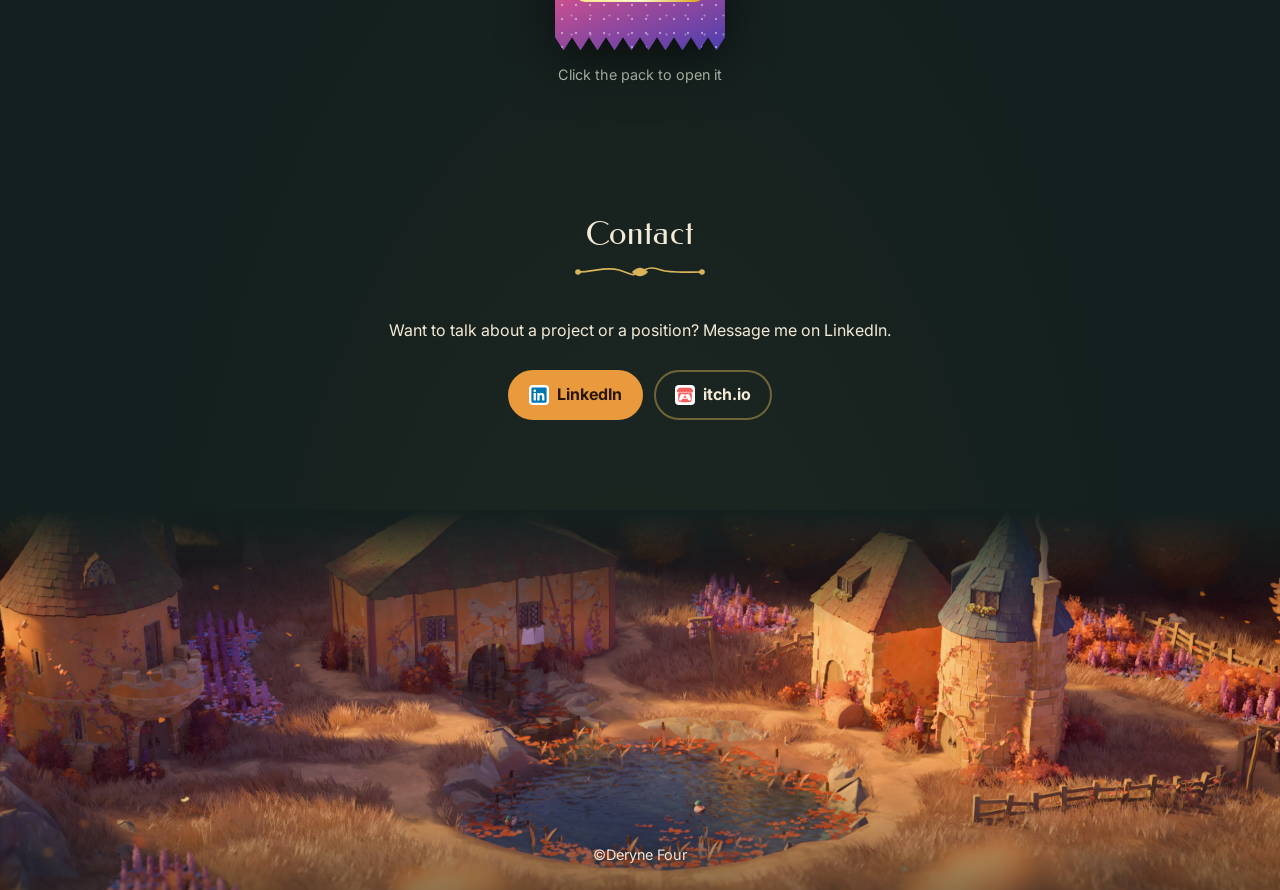
==== commit 09e3c996: "Nom et titres de jeux protégés de la traduction automatique - translate="no" et notranslate sur le n" ====
--- a/index.html
+++ b/index.html
@@ -14,7 +14,7 @@
 </head>
 <body>
   <header class="nav">
-    <a class="nav__logo" href="#top">DF</a>
+    <a class="nav__logo" href="#top" translate="no">DF</a>
     <nav>
       <a href="projects.html">Projects</a>
       <a href="#experience">Experience</a>
@@ -30,7 +30,7 @@
       <div class="hero__top">
         <div>
           <p class="eyebrow">Unity &amp; C# Engineer</p>
-          <h1>Deryne Four</h1>
+          <h1><span translate="no" class="notranslate">Deryne Four</span></h1>
           <p class="hero__lead">R&amp;D game developer at Gameloft Paris. I build Unity tools, procedural generation systems and rapid prototypes, and I join game jams whenever I can.</p>
         </div>
         <button class="flip" aria-label="Flip the photo" aria-pressed="false">
@@ -280,7 +280,7 @@
     </section>
   </main>
 
-  <footer>© Deryne Four</footer>
+  <footer>© <span translate="no" class="notranslate">Deryne Four</span></footer>
 
   <dialog id="lightbox"><img alt=""><button aria-label="Close">×</button></dialog>
   <script src="main.js"></script>
--- a/style.css
+++ b/style.css
@@ -77,7 +77,7 @@
 .desc:empty { display: none; }
 .video {
   width: 100%; aspect-ratio: 16 / 9; border: 0; border-radius: 10px; padding: 0;
-  background: #000 center / cover no-repeat; cursor: pointer; position: relative; align-self: start;
+  background: #000 center / cover no-repeat; cursor: pointer; position: relative; align-self: center;
 }
 button.video::after {
   content: ""; position: absolute; inset: 50% auto auto 50%; translate: -50% -50%;
@@ -680,3 +680,64 @@
 }
 .hcard__art { position: absolute; inset: 3px; overflow: hidden; border-radius: 13px; }
 .hcard__front .hcard__art img { inset: 0; width: 100%; height: 100%; border-radius: 0; }
+
+/* Page Projets : pas de grand vide entre le bandeau et les filtres */
+.banner--small + main > section:first-child { padding-top: 1.2rem; }
+.filters { margin-bottom: .8rem; }
+.filters + .section-lead { margin-top: 0; }
+
+/* Lecteur vidéo maison : vidéo YouTube recadrée (titre, chaîne et logo hors champ) + barre de lecture */
+.player {
+  position: relative; width: 100%; aspect-ratio: 16 / 9; overflow: hidden; border-radius: 10px;
+  background: #000; align-self: center;
+}
+.player__frame { position: absolute; left: 0; right: 0; top: -80px; bottom: -80px; pointer-events: none; }
+.player__frame iframe { width: 100%; height: 100%; border: 0; display: block; }
+.player__cover {
+  position: absolute; inset: 0; padding: 0; border: 0; cursor: pointer;
+  background: transparent center / cover no-repeat;
+}
+.player.is-loading .player__cover, .player.is-paused .player__cover { background-image: var(--poster); }
+.player.is-loading .player__cover::after, .player.is-paused .player__cover::after {
+  content: ""; position: absolute; inset: 50% auto auto 50%; translate: -50% -50%;
+  width: 64px; height: 46px; border-radius: 12px; background: rgba(232, 154, 60, .95);
+  -webkit-mask: none;
+}
+.player.is-loading .player__cover::before, .player.is-paused .player__cover::before {
+  content: ""; position: absolute; inset: 50% auto auto 50%; translate: -35% -50%; z-index: 1;
+  border-style: solid; border-width: 10px 0 10px 17px; border-color: transparent transparent transparent #2a1503;
+}
+.player.is-loading .player__cover::after { animation: player-wait 1s ease-in-out infinite alternate; }
+@keyframes player-wait { to { opacity: .55; } }
+.player__bar {
+  position: absolute; left: 0; right: 0; bottom: 0; z-index: 2;
+  display: flex; align-items: center; gap: .6rem; padding: .5rem .8rem .55rem;
+  background: linear-gradient(transparent, rgba(0, 0, 0, .65));
+  color: #f3ead7; font: 500 .75rem Inter, sans-serif; font-variant-numeric: tabular-nums;
+  opacity: 0; transition: opacity .2s;
+}
+.player:hover .player__bar, .player.is-paused .player__bar, .player__bar:focus-within { opacity: 1; }
+.player__track { flex: 1; height: 14px; display: flex; align-items: center; cursor: pointer; touch-action: none; }
+.player__track::before { content: ""; position: absolute; }
+.player__track { position: relative; }
+.player__track::after {
+  content: ""; position: absolute; left: 0; right: 0; top: 50%; height: 4px; translate: 0 -50%;
+  border-radius: 2px; background: rgba(255, 255, 255, .28);
+}
+.player__fill {
+  position: relative; z-index: 1; height: 4px; width: 0; border-radius: 2px;
+  background: linear-gradient(90deg, var(--gold), var(--accent));
+}
+.player__fill::after {
+  content: ""; position: absolute; right: -6px; top: 50%; width: 12px; height: 12px; translate: 0 -50%;
+  border-radius: 50%; background: #fbe3b0; box-shadow: 0 0 0 2px var(--accent);
+}
+.player__track:focus-visible { outline: 2px solid var(--accent); outline-offset: 4px; border-radius: 4px; }
+@media (hover: none) { .player__bar { opacity: 1; } }
+.player__yt {
+  flex-shrink: 0; display: grid; place-items: center; width: 30px; height: 22px; border-radius: 6px;
+  opacity: .85; transition: opacity .15s, transform .15s;
+}
+.player__yt svg { width: 22px; height: 16px; display: block; }
+.player__yt:hover, .player__yt:focus-visible { opacity: 1; transform: scale(1.12); }
+.player__yt:focus-visible { outline: 2px solid var(--accent); outline-offset: 2px; }
